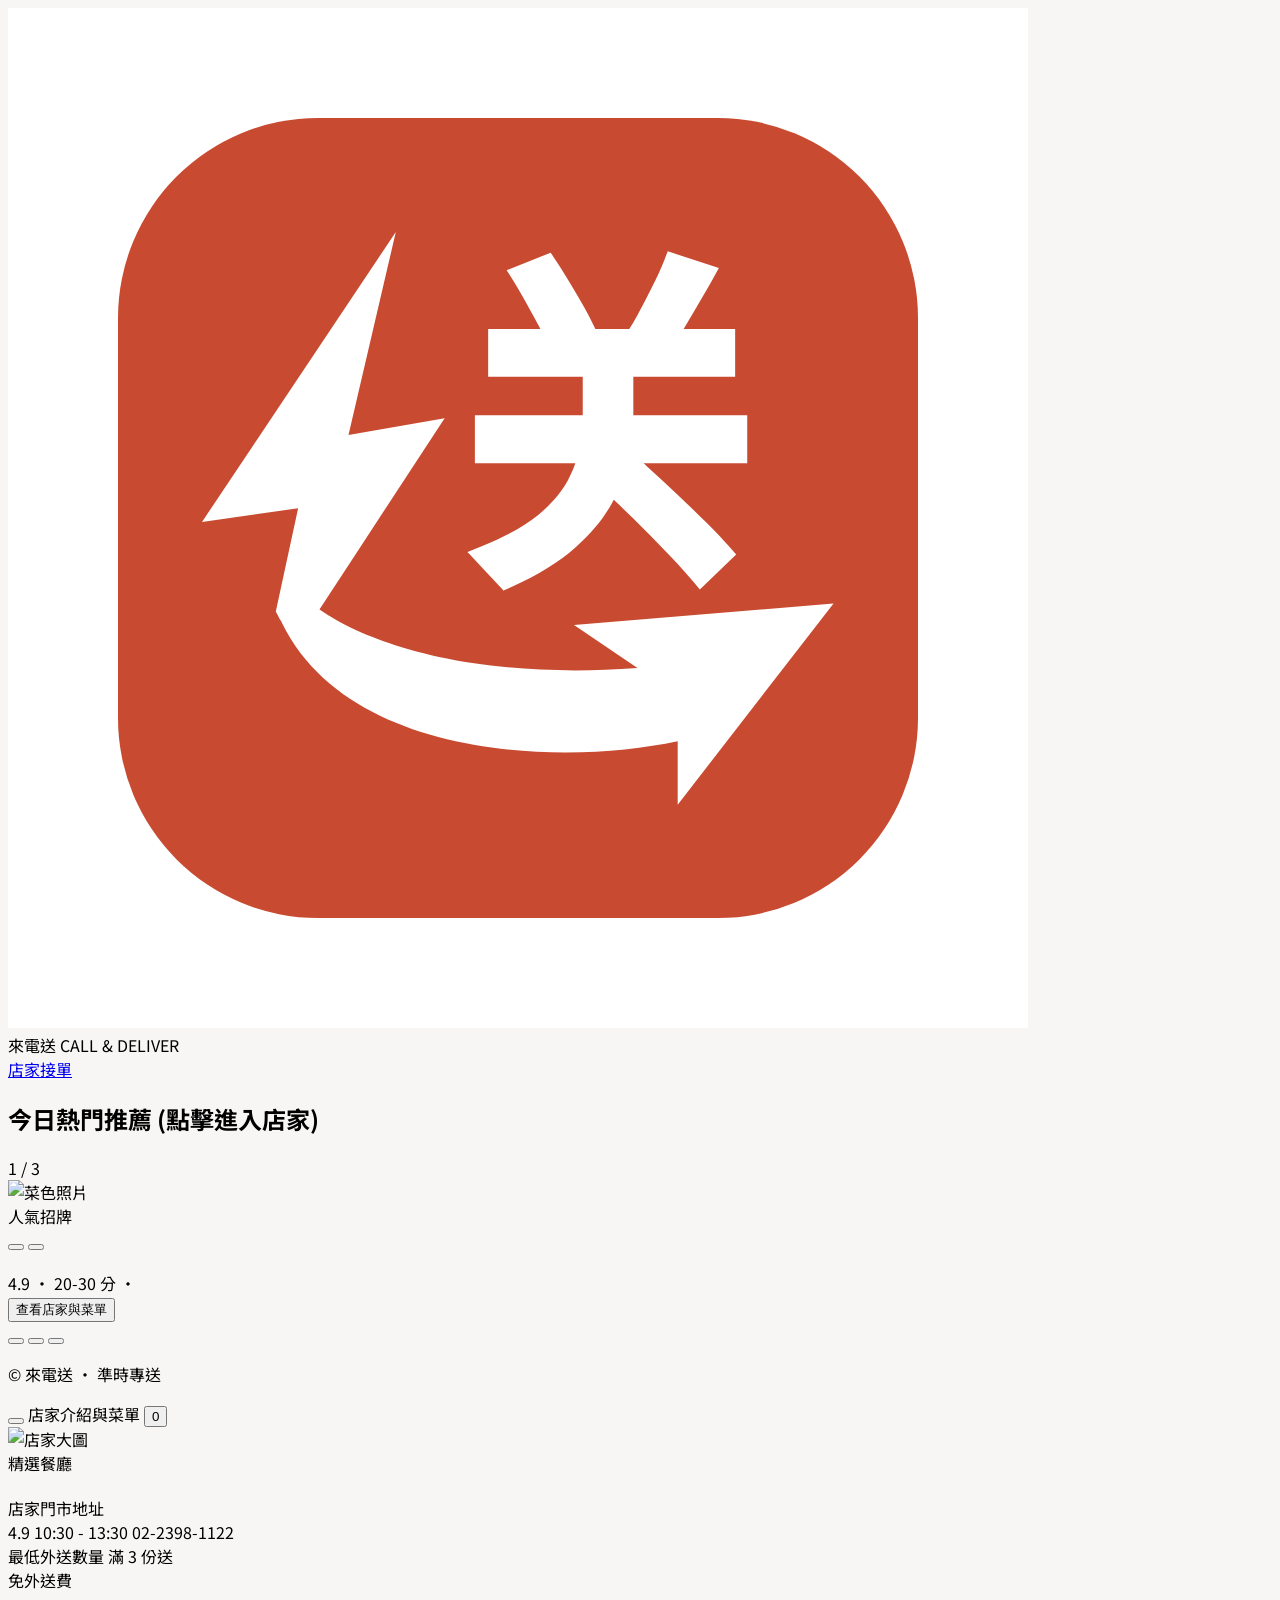
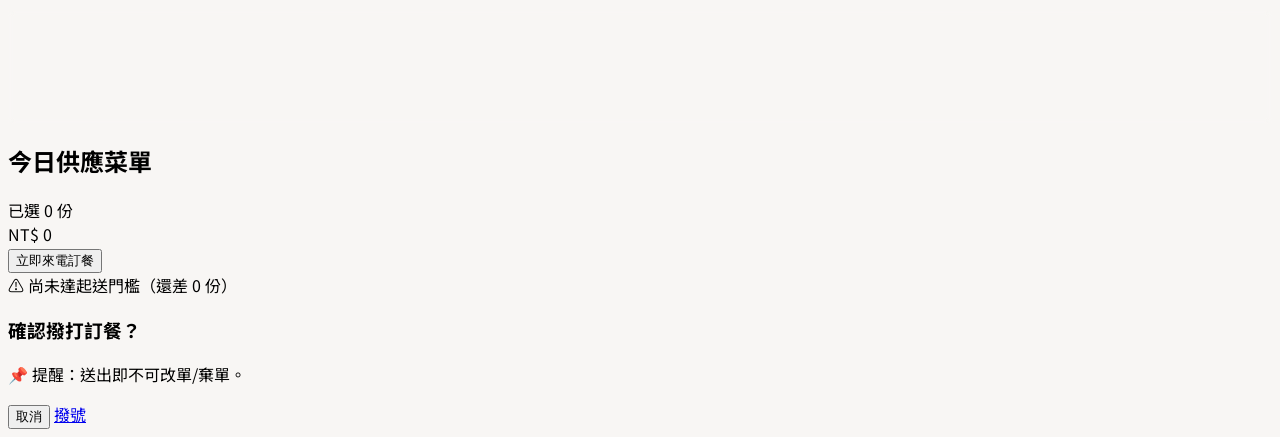
==== index.html @ f44495ad "轉移暫時首頁" ====
<!DOCTYPE html>
<html lang="zh-TW">
<head>
  <meta charset="UTF-8">
  <meta name="viewport" content="width=device-width, initial-scale=1.0, maximum-scale=1.0, user-scalable=no">
  <title>來電送 - 首頁與店家介紹</title>
  <!-- Tailwind CSS -->
  <script src="https://cdn.tailwindcss.com"></script>
  <!-- Lucide Icons -->
  <script src="https://unpkg.com/lucide@latest"></script>
  <!-- Google Fonts: Noto Sans TC -->
  <link rel="preconnect" href="https://fonts.googleapis.com">
  <link rel="preconnect" href="https://fonts.gstatic.com" crossorigin>
  <link href="https://fonts.googleapis.com/css2?family=Noto+Sans+TC:wght@400;500;700;900&display=swap" rel="stylesheet">
  <script>
    tailwind.config = {
      theme: {
        extend: {
          colors: {
            brick: {
              DEFAULT: '#C84B31',
              dark: '#A53B24',
              light: '#FDF4F2'
            }
          },
          fontFamily: {
            sans: ['"Noto Sans TC"', 'sans-serif']
          }
        }
      }
    }
  </script>
  <style>
    body {
      background-color: #F8F6F4;
      font-family: "Noto Sans TC", sans-serif;
      -webkit-tap-highlight-color: transparent;
    }
    /* 外送範圍限制斜線遮罩 (對應白板手稿 mask) */
    .out-of-range-mask {
      background: repeating-linear-gradient(
        -45deg,
        rgba(200, 75, 49, 0.08),
        rgba(200, 75, 49, 0.08) 12px,
        rgba(255, 255, 255, 0.92) 12px,
        rgba(255, 255, 255, 0.92) 24px
      );
      backdrop-filter: blur(3px);
    }
  </style>
</head>
<body class="text-stone-800 antialiased min-h-screen flex flex-col justify-between selection:bg-red-100 selection:text-brick">

  <!-- ========================================================= -->
  <!-- 頁面 1：首頁 (Screen 1 - Homepage RWD 手機/平板適應)       -->
  <!-- ========================================================= -->
  <div id="page-home" class="min-h-screen flex flex-col justify-between transition-opacity duration-300">
    
    <!-- 頂部 Logo 區 (嚴格使用：大 text-xl、小 text-xs) -->
    <header class="w-full bg-white/95 backdrop-blur-md border-b border-stone-200/80 sticky top-0 z-30 shadow-xs">
      <div class="max-w-xl md:max-w-4xl lg:max-w-5xl mx-auto px-4 md:px-6 h-16 md:h-20 flex items-center justify-between gap-2">
        
        <!-- 品牌專屬向量 Logo (統一使用 CoDeliver-logo-1020x1020px-20261021.svg，鎖定 shrink-0 whitespace-nowrap 防換行) -->
        <div class="flex items-center gap-2.5 cursor-pointer select-none shrink-0" onclick="goToHome()">
          <img src="CoDeliver-logo-1020x1020px-20261021.svg" alt="來電送 Logo" class="w-11 h-11 md:w-12 md:h-12 rounded-2xl object-contain shrink-0">
          <div class="shrink-0 whitespace-nowrap">
            <span class="text-xl font-black tracking-tight text-brick leading-none block">來電送</span>
            <span class="text-xs text-stone-500 font-bold tracking-wider block mt-0.5">CALL & DELIVER</span>
          </div>
        </div>

        <!-- 店家接單頁切換入口 (目前預設隱藏，移除 hidden 即可顯示) -->
        <a id="nav-store-order" href="order_accept.html" class="hidden text-xs bg-stone-100 hover:bg-stone-200 text-stone-700 px-3 py-1.5 rounded-xl font-bold border border-stone-200/80 items-center gap-1.5 transition active:scale-95 shrink-0 whitespace-nowrap">
          <i data-lucide="clipboard-list" class="w-3.5 h-3.5 text-brick"></i>
          <span>店家接單</span>
        </a>
      </div>
    </header>

    <!-- 中央輪播主視覺區 (手機 max-w-xl / 平板與桌面 md:max-w-4xl lg:max-w-5xl) -->
    <main class="flex-1 max-w-xl md:max-w-4xl lg:max-w-5xl w-full mx-auto px-4 md:px-6 py-5 md:py-8 flex flex-col justify-center">
      
      <!-- 頂部副標列 (小 text-xs) -->
      <div class="flex items-center justify-between mb-2.5 md:mb-3.5 px-1">
        <h2 class="text-xs font-bold text-stone-600 flex items-center gap-1.5">
          <i data-lucide="sparkles" class="w-3.5 h-3.5 text-brick"></i> 今日熱門推薦 (點擊進入店家)
        </h2>
        <span id="carousel-indicator" class="text-xs font-mono font-bold text-brick bg-brick-light px-2.5 py-0.5 rounded-md">1 / 3</span>
      </div>

      <!-- 輪播卡片本體 (手機版直式上圖下文 / 平板以上 md:grid-cols-12 左右雙欄寬版卡片) -->
      <div class="relative bg-white rounded-3xl overflow-hidden shadow-xl shadow-stone-200/70 border border-stone-200/80 grid grid-cols-1 md:grid-cols-12">
        
        <!-- 左欄：圖片容器 (手機高比例置頂 h-64 sm:h-72 / 平板占 7/12 高度自適應填滿) -->
        <div class="md:col-span-7 relative h-64 sm:h-72 md:h-96 lg:h-[420px] w-full overflow-hidden bg-stone-900 cursor-pointer" onclick="openCurrentRestaurant()">
          <img id="carousel-img" src="" alt="菜色照片" class="w-full h-full object-cover transition-all duration-700 hover:scale-105">
          <div class="absolute inset-0 bg-gradient-to-t from-black/75 via-transparent to-black/25 pointer-events-none"></div>
          
          <!-- 標籤 (小 text-xs) -->
          <span id="carousel-tag" class="absolute top-3.5 left-3.5 md:top-5 md:left-5 bg-brick text-white text-xs font-bold px-3 py-1 rounded-full shadow-md">
            人氣招牌
          </span>

          <!-- 左右快速切換按鈕 -->
          <div class="absolute inset-x-3 md:inset-x-4 top-1/2 -translate-y-1/2 flex justify-between pointer-events-none z-10">
            <button onclick="event.stopPropagation(); prevSlide();" class="pointer-events-auto p-2 md:p-2.5 rounded-full bg-black/40 hover:bg-black/60 text-white backdrop-blur-xs transition active:scale-90 cursor-pointer" aria-label="上一張">
              <i data-lucide="chevron-left" class="w-5 h-5"></i>
            </button>
            <button onclick="event.stopPropagation(); nextSlide();" class="pointer-events-auto p-2 md:p-2.5 rounded-full bg-black/40 hover:bg-black/60 text-white backdrop-blur-xs transition active:scale-90 cursor-pointer" aria-label="下一張">
              <i data-lucide="chevron-right" class="w-5 h-5"></i>
            </button>
          </div>

          <!-- 圖片覆蓋菜名 (大 text-xl) -->
          <div class="absolute bottom-3 left-4 right-4 md:bottom-5 md:left-6 md:right-6 text-white pointer-events-none">
            <p id="carousel-dish" class="text-xl font-black drop-shadow-sm truncate"></p>
          </div>
        </div>

        <!-- 右欄：資訊與按鈕內容 (平板占 5/12，垂直分散對齊) -->
        <div class="md:col-span-5 p-4 md:p-7 lg:p-8 flex flex-col justify-between gap-3 md:gap-6">
          <div class="flex flex-col gap-2 md:gap-3.5">
            <!-- 店名 (中 text-base) 與 起送價 (大 text-xl) -->
            <div class="flex items-center md:items-start md:flex-col md:gap-2 justify-between cursor-pointer" onclick="openCurrentRestaurant()">
              <h3 id="carousel-title" class="text-base font-black text-stone-900 tracking-tight hover:text-brick transition"></h3>
              <span id="carousel-price" class="text-xl font-black text-brick font-mono"></span>
            </div>

            <!-- 精簡菜色介紹短句 (小 text-xs) -->
            <p id="carousel-desc" class="text-xs text-stone-600 mt-1 md:mt-0 line-clamp-1 md:line-clamp-3 leading-relaxed"></p>

            <!-- 基本資訊指標 (小 text-xs) -->
            <div class="flex flex-wrap items-center gap-2 mt-2.5 md:mt-2 text-xs text-stone-600">
              <span class="flex items-center gap-1 font-bold text-amber-600">
                <i data-lucide="star" class="w-3.5 h-3.5 fill-amber-500 text-amber-500"></i>
                <span id="carousel-rating">4.9</span>
              </span>
              <span>•</span>
              <span id="carousel-time" class="flex items-center gap-1 font-medium">
                <i data-lucide="clock" class="w-3.5 h-3.5"></i> 20-30 分
              </span>
              <span>•</span>
              <span id="carousel-min" class="bg-stone-100 text-stone-700 px-2 py-0.5 rounded font-bold"></span>
            </div>
          </div>

          <div class="flex flex-col gap-3 md:gap-5">
            <!-- 動作按鈕：無縫跳轉店家頁 (中 text-base) -->
            <div class="pt-1 md:pt-0">
              <button onclick="openCurrentRestaurant()" class="w-full bg-brick hover:bg-brick-dark active:scale-[0.98] text-white font-bold py-3 md:py-3.5 px-4 rounded-2xl text-base flex items-center justify-center gap-2 shadow-lg shadow-red-950/15 transition cursor-pointer">
                <i data-lucide="utensils" class="w-4 h-4"></i> 查看店家與菜單
              </button>
            </div>

            <!-- 底部圓點指示條 -->
            <div class="flex gap-1.5 justify-center">
              <button onclick="goToSlide(0)" class="h-1.5 rounded-full transition-all duration-300 indicator-bar w-8 bg-brick cursor-pointer"></button>
              <button onclick="goToSlide(1)" class="h-1.5 rounded-full transition-all duration-300 indicator-bar w-3 bg-stone-200 cursor-pointer"></button>
              <button onclick="goToSlide(2)" class="h-1.5 rounded-full transition-all duration-300 indicator-bar w-3 bg-stone-200 cursor-pointer"></button>
            </div>
          </div>
        </div>
      </div>
    </main>

    <!-- 頁尾 (小 text-xs) -->
    <footer class="w-full text-center py-3 text-xs text-stone-600">
      <p>© 來電送 • 準時專送</p>
    </footer>
  </div>

  <!-- ========================================================= -->
  <!-- 頁面 2：店家介紹頁面 (Screen 2 - 店家介紹與菜單 RWD 適應) -->
  <!-- ========================================================= -->
  <div id="page-detail" class="hidden min-h-screen flex flex-col justify-between bg-stone-50 pb-24 md:pb-28 transition-opacity duration-300">
    
    <!-- 頂部導航 (左側返回、標題、右上角外送車含 Badge) -->
    <header class="w-full bg-white/95 backdrop-blur-md border-b border-stone-200 sticky top-0 z-40">
      <div class="max-w-xl md:max-w-4xl lg:max-w-5xl mx-auto px-4 md:px-6 h-16 md:h-20 flex items-center justify-between">
        <button onclick="goToHome()" class="w-10 h-10 md:w-11 md:h-11 rounded-xl bg-stone-100 hover:bg-stone-200 flex items-center justify-center text-stone-700 transition active:scale-95 cursor-pointer">
          <i data-lucide="arrow-left" class="w-5 h-5"></i>
        </button>
        <span class="text-base font-bold text-stone-800 tracking-wide">店家介紹與菜單</span>
        <button onclick="focusCartBottom()" class="relative w-10 h-10 md:w-11 md:h-11 rounded-xl bg-brick-light flex items-center justify-center text-brick transition active:scale-95 cursor-pointer">
          <i data-lucide="truck" class="w-5 h-5"></i>
          <span id="detail-cart-badge" class="hidden absolute -top-1 -right-1 bg-brick text-white text-xs w-5 h-5 font-bold rounded-full flex items-center justify-center shadow-xs">0</span>
        </button>
      </div>
    </header>

    <!-- 店家主體內容容器 (手機單欄 / 平板與桌面 md:grid-cols-12 左右雙欄看板) -->
    <main class="max-w-xl md:max-w-4xl lg:max-w-5xl w-full mx-auto px-4 md:px-6 py-4 md:py-7 flex-1">
      <div class="grid grid-cols-1 md:grid-cols-12 gap-4 md:gap-6 items-start">
        
        <!-- 左欄 (平板占 5/12)：店家形象圖與基本資訊卡 -->
        <div class="md:col-span-5 relative bg-white rounded-3xl overflow-hidden shadow-md border border-stone-100">
          
          <!-- Hero 店家形象大圖 -->
          <div class="relative h-48 sm:h-56 md:h-52 lg:h-60 w-full">
            <img id="detail-hero-img" src="" alt="店家大圖" class="w-full h-full object-cover">
            <div class="absolute inset-0 bg-gradient-to-t from-black/70 via-black/20 to-transparent"></div>
            
            <div class="absolute bottom-3 left-4 right-4 text-white">
              <span id="detail-tag" class="text-xs font-bold bg-brick px-2.5 py-0.5 rounded-full inline-block mb-1">精選餐廳</span>
              <h1 id="detail-name" class="text-xl font-black tracking-tight drop-shadow-sm"></h1>
            </div>
          </div>

          <!-- 店家基本資訊與地址 (嚴格使用：小 text-xs) -->
          <div class="p-4 md:p-5 border-b border-stone-100">
            
            <!-- 門市地址欄位 -->
            <div class="flex items-start gap-2 text-xs text-stone-700 mb-3 bg-stone-50 p-2.5 md:p-3 rounded-xl border border-stone-200/60">
              <i data-lucide="map-pin" class="w-4 h-4 text-brick shrink-0 mt-0.5"></i>
              <div class="flex-1 min-w-0">
                <span class="text-stone-500 font-semibold block text-xs">店家門市地址</span>
                <span id="detail-address" class="font-bold text-stone-900 block mt-0.5"></span>
              </div>
            </div>

            <div class="flex flex-wrap items-center gap-x-4 gap-y-2 text-xs text-stone-600 mb-3.5">
              <span class="flex items-center gap-1 text-amber-600 font-bold">
                <i data-lucide="star" class="w-3.5 h-3.5 fill-amber-500 text-amber-500"></i>
                <span id="detail-rating">4.9</span>
              </span>
              <span class="flex items-center gap-1">
                <i data-lucide="clock" class="w-3.5 h-3.5 text-stone-600"></i>
                <span id="detail-hours">10:30 - 13:30</span>
              </span>
              <span class="flex items-center gap-1">
                <i data-lucide="phone" class="w-3.5 h-3.5 text-stone-600"></i>
                <span id="detail-phone">02-2398-1122</span>
              </span>
            </div>

            <!-- 最低外送要求標籤 (小 text-xs) -->
            <div class="bg-brick-light/80 border border-red-200/60 rounded-xl p-3 flex items-center justify-between">
              <div class="flex items-center gap-2">
                <div class="w-8 h-8 rounded-lg bg-brick text-white flex items-center justify-center shrink-0 shadow-xs">
                  <i data-lucide="package-check" class="w-4 h-4"></i>
                </div>
                <div>
                  <span class="text-xs font-bold text-stone-800 block">最低外送數量</span>
                  <span id="detail-min-text" class="text-xs text-brick font-bold">滿 3 份送</span>
                </div>
              </div>
              <span class="text-xs bg-white text-stone-600 px-2.5 py-1 rounded-md border border-stone-200 font-bold">免外送費</span>
            </div>
          </div>

          <!-- 外送範圍限制遮罩 (手繪稿中的【外送範圍限制 - 客人無法下單 mask】) -->
          <div id="range-mask" class="hidden absolute inset-0 z-20 out-of-range-mask flex flex-col items-center justify-center p-6 text-center">
            <div class="bg-white/95 p-5 rounded-2xl shadow-2xl border-2 border-brick max-w-sm w-full mx-auto">
              <div class="w-10 h-10 rounded-full bg-red-100 text-brick flex items-center justify-center mx-auto mb-2.5">
                <i data-lucide="map-pin-off" class="w-5 h-5"></i>
              </div>
              <h3 class="text-xl font-black text-stone-900 mb-1">超出外送範圍</h3>
              <p class="text-xs text-stone-600 mb-3 leading-relaxed">
                您的位置超出本店午餐外送半徑，目前無法提供送餐服務。
              </p>
              <button onclick="toggleRangeSimulation()" class="w-full bg-stone-800 text-white text-xs font-bold py-2.5 rounded-xl hover:bg-black transition active:scale-95">
                切換回範圍內測試
              </button>
            </div>
          </div>
        </div>

        <!-- 右欄 (平板占 7/12)：今日供應菜單列表 (小 text-xs、中 text-base、大 text-xl) -->
        <div class="md:col-span-7 mb-4 md:mb-0">
          <h2 class="text-xs font-bold text-stone-600 mb-2.5 md:mb-3 flex items-center gap-1.5 px-1">
            <i data-lucide="book-open" class="w-3.5 h-3.5 text-brick"></i> 今日供應菜單
          </h2>
          <div id="detail-menu-list" class="space-y-2.5 md:space-y-3">
            <!-- 菜單卡片動態渲染於此 -->
          </div>
        </div>

      </div>
    </main>

    <!-- 底部固定 Buy 欄 (對應草圖底部 🛺 buy 按鈕，支援手機與平板寬度對齊) -->
    <div class="fixed bottom-0 inset-x-0 bg-white/95 backdrop-blur-md border-t border-stone-200 p-3 md:py-3.5 md:px-6 z-30 shadow-lg">
      <div class="max-w-xl md:max-w-4xl lg:max-w-5xl mx-auto flex items-center justify-between gap-3 md:gap-6">
        <div class="flex items-center gap-2.5 md:gap-3">
          <div class="w-11 h-11 md:w-12 md:h-12 rounded-2xl bg-brick-light flex items-center justify-center text-brick">
            <i data-lucide="truck" class="w-5 h-5"></i>
          </div>
          <div>
            <div class="text-xs text-stone-600">已選 <span id="cart-count" class="font-bold text-brick">0</span> 份</div>
            <div class="text-xl font-black text-stone-900 font-mono">NT$ <span id="cart-price">0</span></div>
          </div>
        </div>

        <button id="btn-buy" onclick="handleBuyClick()" class="flex-1 md:max-w-sm bg-brick hover:bg-brick-dark text-white font-bold py-3.5 px-4 rounded-2xl text-base flex items-center justify-center gap-2 shadow-lg shadow-red-950/15 active:scale-[0.98] transition cursor-pointer">
          <i data-lucide="phone-outgoing" class="w-4 h-4"></i>
          <span id="btn-buy-text">立即來電訂餐</span>
        </button>
      </div>
      <!-- 起送數量提示條 -->
      <div id="cart-warning" class="max-w-xl md:max-w-4xl lg:max-w-5xl mx-auto text-center text-xs text-amber-700 font-bold pt-1 hidden">
        ⚠️ 尚未達起送門檻（還差 <span id="need-more-count">0</span> 份）
      </div>
    </div>
  </div>

  <!-- ========================================================= -->
  <!-- 來電下單確認彈窗 (字體：大 text-xl、中 text-base、小 text-xs) -->
  <!-- ========================================================= -->
  <div id="modal-call" class="fixed inset-0 bg-stone-950/60 backdrop-blur-xs z-50 flex items-center justify-center p-4 hidden">
    <div class="bg-white rounded-3xl max-w-sm md:max-w-md w-full p-5 md:p-6 text-center shadow-2xl relative">
      <div class="w-12 h-12 bg-brick-light text-brick rounded-2xl flex items-center justify-center mx-auto mb-3">
        <i data-lucide="phone-call" class="w-6 h-6"></i>
      </div>
      <h3 class="text-xl font-black text-stone-900">確認撥打訂餐？</h3>
      <p id="modal-desc" class="text-xs text-stone-600 my-2.5 leading-relaxed bg-stone-50 p-3 md:p-3.5 rounded-xl border border-stone-100 text-left"></p>
      
      <p class="text-xs text-amber-600 font-bold mb-4 bg-amber-50 py-1.5 px-2.5 rounded-lg border border-amber-100">
        📌 提醒：送出即不可改單/棄單。
      </p>

      <div class="flex gap-2.5">
        <button onclick="closeModal()" class="flex-1 py-2.5 md:py-3 text-stone-600 bg-stone-100 hover:bg-stone-200 font-bold rounded-xl text-base transition active:scale-95 cursor-pointer">
          取消
        </button>
        <a id="modal-call-link" href="#" class="flex-1 py-2.5 md:py-3 bg-brick hover:bg-brick-dark text-white font-bold rounded-xl text-base shadow-md transition flex items-center justify-center gap-1.5 active:scale-95">
          <i data-lucide="phone" class="w-4 h-4"></i> 撥號
        </a>
      </div>
    </div>
  </div>

  <!-- ========================================================= -->
  <!-- JavaScript: 雙頁路由切換、輪播與購物車狀態管理               -->
  <!-- ========================================================= -->
  <script>
    // 3 家精選午餐餐廳完整資料庫 (含門市地址)
    const restaurantsData = [
      {
        id: 1,
        name: "禾風堂手作便當",
        tag: "人氣招牌",
        address: "台北市信義區忠孝東路五段 68 號 B2",
        heroImg: "https://images.unsplash.com/photo-1546069901-ba9599a7e63c?auto=format&fit=crop&w=1000&q=80",
        phone: "02-2398-1122",
        hours: "10:30 - 13:30",
        rating: "4.9",
        deliverTime: "20-30 分",
        minQty: 3,
        minQtyText: "滿 3 份送",
        desc: "現炸酥脆厚切黑豬排，搭配當季三色蔬菜。",
        dish: "秘傳酥炸排骨便當",
        price: "NT$ 120 起",
        menu: [
          { id: 101, name: "秘傳酥炸排骨便當", price: 120, desc: "溫體黑豬厚切排骨，獨家漢方醃漬。", img: "https://images.unsplash.com/photo-1546069901-ba9599a7e63c?auto=format&fit=crop&w=400&q=80" },
          { id: 102, name: "蜜汁香烤大雞腿飯", price: 135, desc: "慢火烘烤蜜汁封頂，外酥肉嫩。", img: "https://images.unsplash.com/photo-1598515214211-89d3c73ae83b?auto=format&fit=crop&w=400&q=80" },
          { id: 103, name: "古法滷香厚切爌肉飯", price: 115, desc: "肥瘦適中三層肉，慢燉入味。", img: "https://images.unsplash.com/photo-1565299624946-b28f40a0ae38?auto=format&fit=crop&w=400&q=80" }
        ]
      },
      {
        id: 2,
        name: "築地漁火日式定食",
        tag: "主廚特製",
        address: "台北市大安區敦化南路一段 161 巷 12 號",
        heroImg: "https://images.unsplash.com/photo-1579871494447-9811cf80d66c?auto=format&fit=crop&w=1000&q=80",
        phone: "02-2771-3344",
        hours: "11:00 - 14:00",
        rating: "4.8",
        deliverTime: "25-35 分",
        minQty: 2,
        minQtyText: "滿 2 份送",
        desc: "炙燒生食級鮭魚腹，搭配手作玉子燒。",
        dish: "極上炙燒鮭魚丼",
        price: "NT$ 180 起",
        menu: [
          { id: 201, name: "極上炙燒鮭魚腹丼", price: 180, desc: "微炙挪威鮭魚，佐特調和風醬油。", img: "https://images.unsplash.com/photo-1579871494447-9811cf80d66c?auto=format&fit=crop&w=400&q=80" },
          { id: 202, name: "和風醬烤鯖魚定食", price: 160, desc: "油脂豐富肉質細嫩，附味噌湯。", img: "https://images.unsplash.com/photo-1617196034796-73dfa7b1fd56?auto=format&fit=crop&w=400&q=80" },
          { id: 203, name: "日式親子丼定食", price: 140, desc: "鮮嫩雞腿肉配半熟蛋液，香甜暖胃。", img: "https://images.unsplash.com/photo-1569718212165-3a8278d5f624?auto=format&fit=crop&w=400&q=80" }
        ]
      },
      {
        id: 3,
        name: "青嵐健康水煮餐",
        tag: "輕盈低卡",
        address: "台北市松山區民生東路三段 130 巷 8 號",
        heroImg: "https://images.unsplash.com/photo-1512621776951-a57141f2eefd?auto=format&fit=crop&w=1000&q=80",
        phone: "02-8765-4321",
        hours: "10:30 - 13:00",
        rating: "4.7",
        deliverTime: "15-25 分",
        minQty: 2,
        minQtyText: "滿 2 份送",
        desc: "低溫舒肥黑椒嫩雞胸，佐紫米藜麥時蔬。",
        dish: "香草舒肥雞胸餐",
        price: "NT$ 130 起",
        menu: [
          { id: 301, name: "義式香草舒肥雞胸餐", price: 130, desc: "低溫舒肥嫩雞胸，配紫米藜麥。", img: "https://images.unsplash.com/photo-1512621776951-a57141f2eefd?auto=format&fit=crop&w=400&q=80" },
          { id: 302, name: "水煮嫩煎板腱牛便當", price: 165, desc: "天然海鹽提味，豐富優質蛋白質。", img: "https://images.unsplash.com/photo-1544025162-d76694265947?auto=format&fit=crop&w=400&q=80" },
          { id: 303, name: "雙倍時蔬高纖水煮餐", price: 110, desc: "無肉蔬食首選，五彩時蔬搭烤地瓜。", img: "https://images.unsplash.com/photo-1540420773420-3366772f4999?auto=format&fit=crop&w=400&q=80" }
        ]
      }
    ];

    let currentSlide = 0;
    let carouselTimer = null;
    let currentRestaurant = restaurantsData[0];
    let cart = {}; // { itemId: quantity }
    let isOutOfRange = false; // 外送範圍限制模擬

    // 應用程式初始化
    function initApp() {
      lucide.createIcons();
      updateCarousel();
      startCarousel();
    }

    // 輪播內容更新
    function updateCarousel() {
      const item = restaurantsData[currentSlide];
      document.getElementById('carousel-img').src = item.heroImg;
      document.getElementById('carousel-tag').innerText = item.tag;
      document.getElementById('carousel-title').innerText = item.name;
      document.getElementById('carousel-dish').innerText = item.dish;
      document.getElementById('carousel-desc').innerText = item.desc;
      document.getElementById('carousel-price').innerText = item.price;
      document.getElementById('carousel-rating').innerText = item.rating;
      document.getElementById('carousel-time').innerHTML = `<i data-lucide="clock" class="w-3.5 h-3.5"></i> ${item.deliverTime}`;
      document.getElementById('carousel-min').innerText = item.minQtyText;
      document.getElementById('carousel-indicator').innerText = `${currentSlide + 1} / ${restaurantsData.length}`;

      const bars = document.querySelectorAll('.indicator-bar');
      bars.forEach((b, idx) => {
        b.className = idx === currentSlide
          ? "h-1.5 rounded-full transition-all duration-300 indicator-bar w-8 bg-brick"
          : "h-1.5 rounded-full transition-all duration-300 indicator-bar w-3 bg-stone-200";
      });
      lucide.createIcons();
    }

    function startCarousel() {
      if (carouselTimer) clearInterval(carouselTimer);
      carouselTimer = setInterval(nextSlide, 5000);
    }

    function nextSlide() {
      currentSlide = (currentSlide + 1) % restaurantsData.length;
      updateCarousel();
      startCarousel();
    }

    function prevSlide() {
      currentSlide = (currentSlide - 1 + restaurantsData.length) % restaurantsData.length;
      updateCarousel();
      startCarousel();
    }

    function goToSlide(idx) {
      currentSlide = idx;
      updateCarousel();
      startCarousel();
    }

    // ================= 頁面無縫切換 =================
    // 首頁 -> 開啟店家詳細資訊頁面
    function openRestaurant(restId) {
      currentRestaurant = restaurantsData.find(r => r.id === restId) || restaurantsData[0];
      cart = {}; // 切換店家清空購物車
      isOutOfRange = false; // 預設處於外送範圍內

      // 載入店家專屬資訊 (含地址)
      document.getElementById('detail-hero-img').src = currentRestaurant.heroImg;
      document.getElementById('detail-tag').innerText = currentRestaurant.tag;
      document.getElementById('detail-name').innerText = currentRestaurant.name;
      document.getElementById('detail-address').innerText = currentRestaurant.address;
      document.getElementById('detail-rating').innerText = currentRestaurant.rating;
      document.getElementById('detail-hours').innerText = currentRestaurant.hours;
      document.getElementById('detail-phone').innerText = currentRestaurant.phone;
      document.getElementById('detail-min-text').innerText = currentRestaurant.minQtyText;

      renderDetailMenu();
      updateCartUI();
      updateRangeStateUI();

      // 切換頁面視圖
      document.getElementById('page-home').classList.add('hidden');
      document.getElementById('page-detail').classList.remove('hidden');
      window.scrollTo({ top: 0, behavior: 'smooth' });
      lucide.createIcons();
    }

    function openCurrentRestaurant() {
      openRestaurant(restaurantsData[currentSlide].id);
    }

    // 店家詳細頁 -> 返回首頁
    function goToHome() {
      document.getElementById('page-detail').classList.add('hidden');
      document.getElementById('page-home').classList.remove('hidden');
      window.scrollTo({ top: 0, behavior: 'smooth' });
    }

    // 渲染店家菜單卡片列表 (草圖格式：左邊圖、右邊 info + 增減按鈕，支援手機與平板 RWD)
    function renderDetailMenu() {
      const container = document.getElementById('detail-menu-list');
      container.innerHTML = currentRestaurant.menu.map(item => {
        const qty = cart[item.id] || 0;
        return `
          <div class="bg-white rounded-2xl p-3 md:p-4 border border-stone-100 flex items-center gap-3 md:gap-4 shadow-xs">
            <div class="w-16 h-16 md:w-20 md:h-20 rounded-xl overflow-hidden shrink-0 bg-stone-100">
              <img src="${item.img}" alt="${item.name}" class="w-full h-full object-cover">
            </div>
            <div class="flex-1 min-w-0">
              <h4 class="font-bold text-stone-900 text-xs md:text-base truncate">${item.name}</h4>
              <p class="text-xs text-stone-600 line-clamp-1 mt-0.5">${item.desc}</p>
              <div class="flex items-center justify-between mt-1.5 md:mt-2.5">
                <span class="text-xs md:text-base font-black text-brick font-mono">NT$ ${item.price}</span>
                <div class="flex items-center gap-2 md:gap-2.5">
                  <button onclick="changeQty(${item.id}, -1)" class="w-6 h-6 md:w-7 md:h-7 rounded-md bg-stone-100 text-stone-700 flex items-center justify-center font-bold text-xs active:bg-stone-200 transition cursor-pointer">
                    -
                  </button>
                  <span id="qty-val-${item.id}" class="w-4 md:w-5 text-center text-xs font-bold text-stone-800">${qty}</span>
                  <button onclick="changeQty(${item.id}, 1)" class="w-6 h-6 md:w-7 md:h-7 rounded-md bg-brick text-white flex items-center justify-center font-bold text-xs active:bg-brick-dark transition shadow-xs cursor-pointer">
                    +
                  </button>
                </div>
              </div>
            </div>
          </div>
        `;
      }).join('');
      lucide.createIcons();
    }

    // 增減菜單餐點數量
    function changeQty(itemId, delta) {
      if (isOutOfRange) {
        showRangeWarning();
        return;
      }
      const cur = cart[itemId] || 0;
      const next = Math.max(0, cur + delta);
      if (next === 0) {
        delete cart[itemId];
      } else {
        cart[itemId] = next;
      }
      
      const el = document.getElementById(`qty-val-${itemId}`);
      if (el) el.innerText = next;
      updateCartUI();
    }

    // 更新購物車與底部 Buy 欄狀態
    function updateCartUI() {
      let count = 0;
      let total = 0;
      currentRestaurant.menu.forEach(item => {
        const q = cart[item.id] || 0;
        count += q;
        total += q * item.price;
      });

      document.getElementById('cart-count').innerText = count;
      document.getElementById('cart-price').innerText = total;

      // 頂部購物車 Badge
      const badge = document.getElementById('detail-cart-badge');
      if (count > 0) {
        badge.innerText = count;
        badge.classList.remove('hidden');
      } else {
        badge.classList.add('hidden');
      }

      // 門檻防呆與按鈕文案處理
      const warning = document.getElementById('cart-warning');
      const btnBuy = document.getElementById('btn-buy');
      const btnBuyText = document.getElementById('btn-buy-text');

      if (isOutOfRange) {
        btnBuy.disabled = true;
        btnBuy.className = "flex-1 md:max-w-sm bg-stone-300 text-stone-500 font-bold py-3.5 px-4 rounded-2xl text-base flex items-center justify-center gap-2 cursor-not-allowed";
        btnBuyText.innerText = "超出外送範圍無法下單";
        warning.classList.add('hidden');
        return;
      }

      if (count === 0) {
        btnBuy.disabled = false;
        btnBuy.className = "flex-1 md:max-w-sm bg-brick hover:bg-brick-dark text-white font-bold py-3.5 px-4 rounded-2xl text-base flex items-center justify-center gap-2 shadow-lg shadow-red-950/15 active:scale-[0.98] transition cursor-pointer";
        btnBuyText.innerText = `選購餐點 (${currentRestaurant.minQtyText})`;
        warning.classList.add('hidden');
      } else if (count < currentRestaurant.minQty) {
        const diff = currentRestaurant.minQty - count;
        btnBuy.disabled = false;
        btnBuy.className = "flex-1 md:max-w-sm bg-amber-600 hover:bg-amber-700 text-white font-bold py-3.5 px-4 rounded-2xl text-base flex items-center justify-center gap-2 shadow-lg active:scale-[0.98] transition cursor-pointer";
        btnBuyText.innerText = `還差 ${diff} 份起送`;
        document.getElementById('need-more-count').innerText = diff;
        warning.classList.remove('hidden');
      } else {
        btnBuy.disabled = false;
        btnBuy.className = "flex-1 md:max-w-sm bg-brick hover:bg-brick-dark text-white font-bold py-3.5 px-4 rounded-2xl text-base flex items-center justify-center gap-2 shadow-lg shadow-red-950/15 active:scale-[0.98] transition cursor-pointer";
        btnBuyText.innerText = `確認來電訂餐 (${count} 份)`;
        warning.classList.add('hidden');
      }
    }

    // 模擬外送範圍限制遮罩 (草圖 mask 切換)
    function toggleRangeSimulation() {
      isOutOfRange = !isOutOfRange;
      updateRangeStateUI();
      updateCartUI();
    }

    function updateRangeStateUI() {
      const mask = document.getElementById('range-mask');
      const btn = document.getElementById('btn-toggle-range');
      if (isOutOfRange) {
        if (mask) mask.classList.remove('hidden');
        if (btn) {
          btn.innerText = "切換回【外送範圍內】";
          btn.className = "px-2.5 py-1 bg-brick text-white rounded-lg text-xs font-bold shadow-xs transition active:scale-95";
        }
      } else {
        if (mask) mask.classList.add('hidden');
        if (btn) {
          btn.innerText = "切換為【超出外送範圍】";
          btn.className = "px-2.5 py-1 bg-white border border-stone-300 rounded-lg text-stone-700 font-bold hover:border-brick transition text-xs shadow-xs active:scale-95";
        }
      }
      lucide.createIcons();
    }

    function showRangeWarning() {
      const toast = document.createElement('div');
      toast.className = "fixed top-20 left-1/2 -translate-x-1/2 z-50 bg-stone-900/95 text-white text-xs font-bold px-4 py-2.5 rounded-2xl shadow-xl flex items-center gap-2 transition-all duration-300";
      toast.innerHTML = `<i data-lucide="alert-triangle" class="w-4 h-4 text-amber-400"></i> <span>超出店家外送範圍，無法點餐！</span>`;
      document.body.appendChild(toast);
      lucide.createIcons();
      setTimeout(() => {
        toast.classList.add('opacity-0', '-translate-y-2');
        setTimeout(() => toast.remove(), 300);
      }, 2000);
    }

    // 點擊底部 Buy 按鈕觸發
    function handleBuyClick() {
      if (isOutOfRange) {
        showRangeWarning();
        return;
      }
      let count = 0;
      let items = [];
      let total = 0;
      currentRestaurant.menu.forEach(item => {
        const q = cart[item.id] || 0;
        if (q > 0) {
          count += q;
          total += q * item.price;
          items.push(`${item.name} × ${q}`);
        }
      });

      if (count === 0) {
        alert("請先從菜單點選想吃的餐點！");
        return;
      }
      if (count < currentRestaurant.minQty) {
        alert(`未滿起送門檻！本店至少需滿 ${currentRestaurant.minQty} 份才可提供外送喔！`);
        return;
      }

      // 將本次選購的店家與品項存入 localStorage 供 user_order_track.html 多筆訂單追蹤頁面顯示
      const orderItems = [];
      currentRestaurant.menu.forEach(item => {
        const q = cart[item.id] || 0;
        if (q > 0) {
          orderItems.push({ name: item.name, qty: q, price: item.price });
        }
      });

      document.getElementById('modal-desc').innerHTML = `
        <div class="space-y-1">
          <div><span class="text-stone-500">店家：</span><b class="text-stone-900">${currentRestaurant.name}</b></div>
          <div><span class="text-stone-500">門市地址：</span><span class="text-stone-800">${currentRestaurant.address}</span></div>
          <div><span class="text-stone-500">訂購品項：</span><span class="text-stone-800">${items.join('、')}</span></div>
          <div class="pt-1 text-sm font-black text-brick">總計金額：NT$ ${total} (免外送費)</div>
        </div>
      `;
      const callLink = document.getElementById('modal-call-link');
      callLink.href = `user_order_track.html`;
      callLink.onclick = () => {
        try {
          const newOrder = {
            orderId: `#${100 + currentRestaurant.id}`,
            storeName: currentRestaurant.name,
            deliverBy: "12:15",
            address: "台北市信義區松高路 11 號 5 樓",
            customerName: "王小明",
            customerPhone: "0912-345-678",
            step: 0,
            items: orderItems
          };
          localStorage.setItem('laidiansong_latest_order', JSON.stringify(newOrder));
        } catch (e) {
          // 忽略 localStorage 寫入限制
        }
      };
      document.getElementById('modal-call').classList.remove('hidden');
    }

    function closeModal() {
      document.getElementById('modal-call').classList.add('hidden');
    }

    function focusCartBottom() {
      window.scrollTo({ top: document.body.scrollHeight, behavior: 'smooth' });
    }

    // 點擊彈窗遮罩關閉
    document.getElementById('modal-call').addEventListener('click', function(e) {
      if (e.target === this) closeModal();
    });

    window.onload = initApp;
  </script>
</body>
</html>
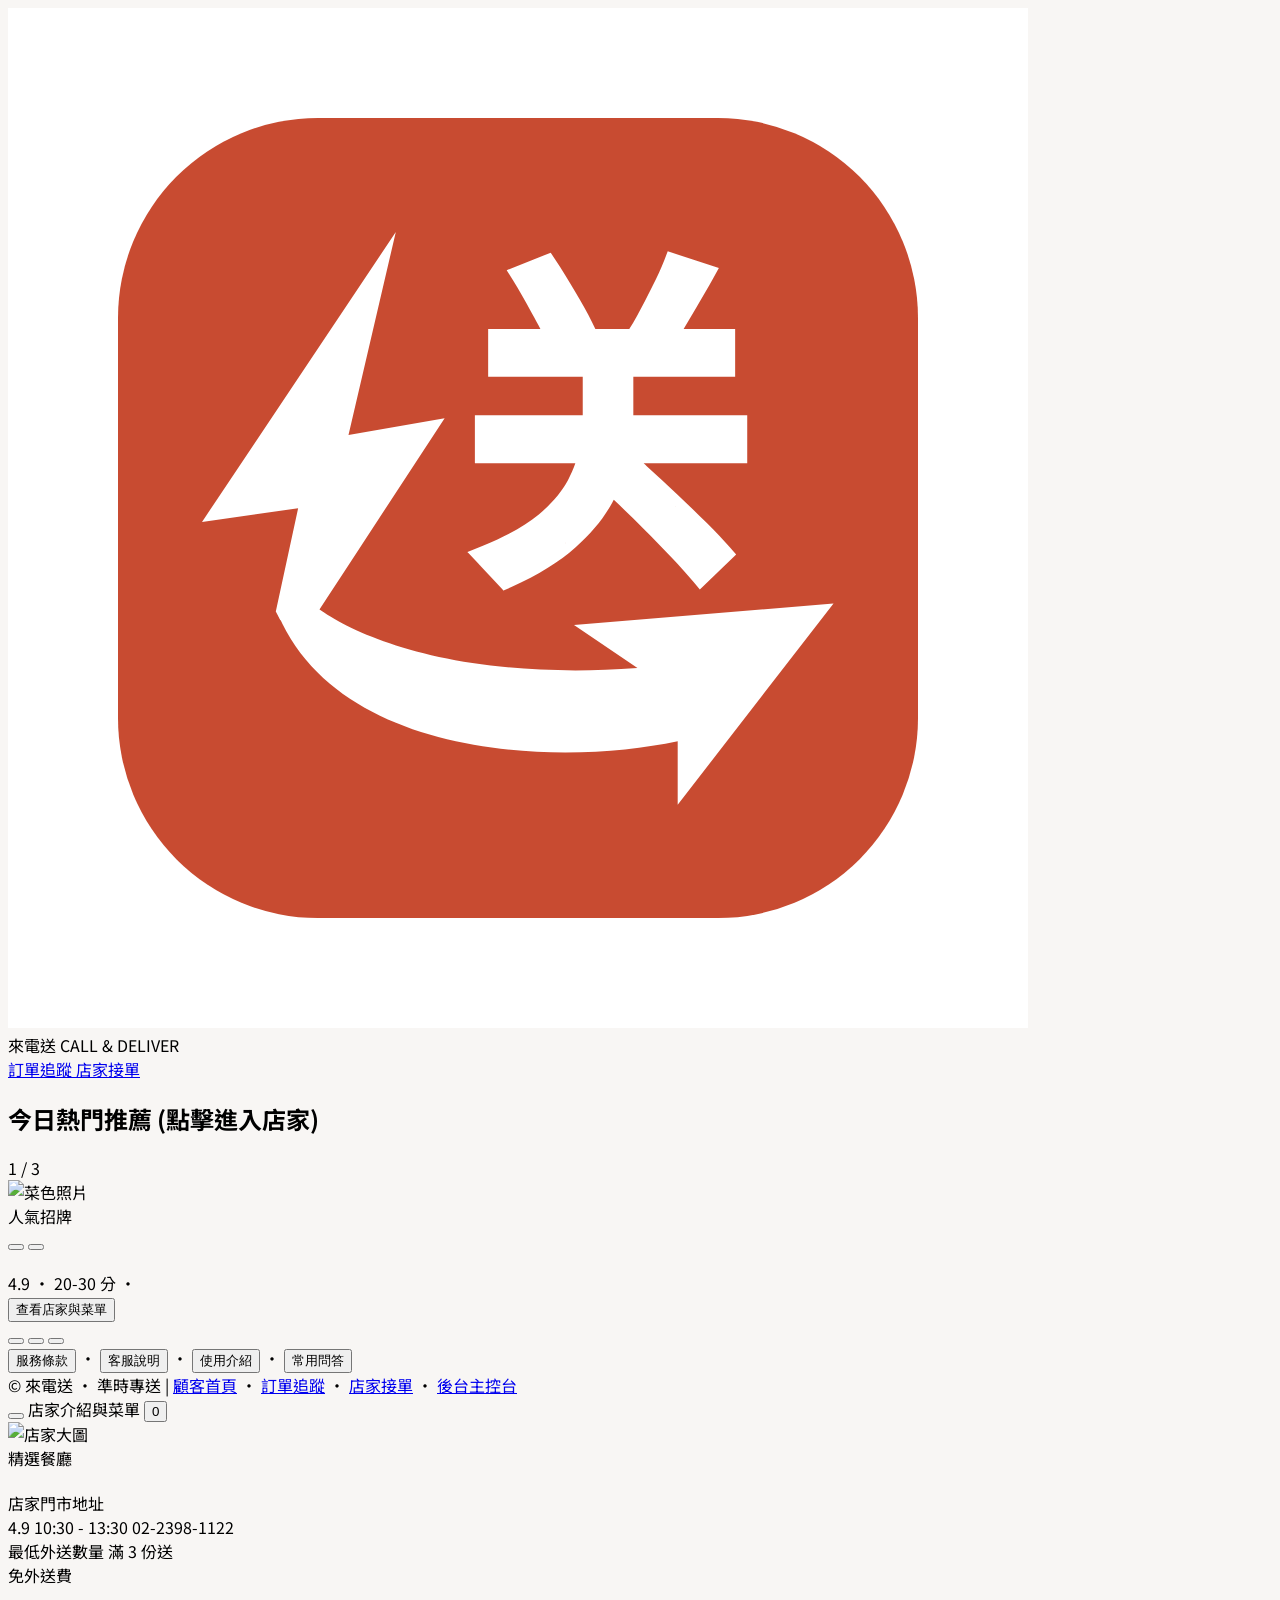
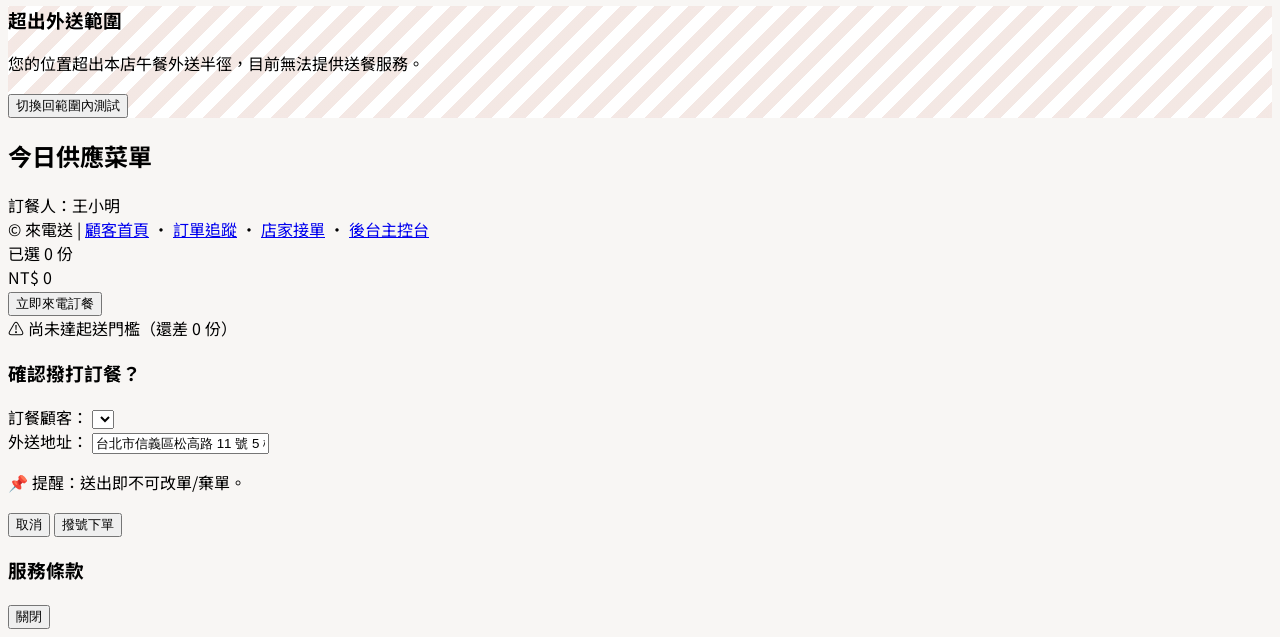
==== commit bdfe219e: "Update: link button on homepage - user_order_track, order_accept, controller..." ====
--- a/index.html
+++ b/index.html
@@ -56,9 +56,9 @@
   <!-- ========================================================= -->
   <div id="page-home" class="min-h-screen flex flex-col justify-between transition-opacity duration-300">
     
-    <!-- 頂部 Logo 區 (嚴格使用：大 text-xl、小 text-xs) -->
+    <!-- 頂部 Logo 區與快速進入點按鈕 (嚴格使用：大 text-xl、小 text-xs) -->
     <header class="w-full bg-white/95 backdrop-blur-md border-b border-stone-200/80 sticky top-0 z-30 shadow-xs">
-      <div class="max-w-xl md:max-w-4xl lg:max-w-5xl mx-auto px-4 md:px-6 h-16 md:h-20 flex items-center justify-between gap-2">
+      <div class="max-w-xl md:max-w-4xl lg:max-w-5xl mx-auto px-4 md:px-6 min-h-16 md:min-h-20 py-2.5 md:py-0 flex flex-wrap items-center justify-between gap-x-3 gap-y-2">
         
         <!-- 品牌專屬向量 Logo (統一使用 CoDeliver-logo-1020x1020px-20261021.svg，鎖定 shrink-0 whitespace-nowrap 防換行) -->
         <div class="flex items-center gap-2.5 cursor-pointer select-none shrink-0" onclick="goToHome()">
@@ -69,11 +69,17 @@
           </div>
         </div>
 
-        <!-- 店家接單頁切換入口 (目前預設隱藏，移除 hidden 即可顯示) -->
-        <a id="nav-store-order" href="order_accept.html" class="hidden text-xs bg-stone-100 hover:bg-stone-200 text-stone-700 px-3 py-1.5 rounded-xl font-bold border border-stone-200/80 items-center gap-1.5 transition active:scale-95 shrink-0 whitespace-nowrap">
-          <i data-lucide="clipboard-list" class="w-3.5 h-3.5 text-brick"></i>
-          <span>店家接單</span>
-        </a>
+        <!-- 首頁頂部入口按鈕區：1. 顧客「訂單追蹤」按鈕 + 2. 「店家接單」按鈕 -->
+        <div class="flex items-center gap-2 shrink-0">
+          <a id="nav-user-track" href="user_order_track.html" class="text-xs bg-brick-light hover:bg-red-100/80 text-brick px-3 py-2 rounded-xl font-bold border border-red-200/80 flex items-center gap-1.5 transition active:scale-95 shrink-0 whitespace-nowrap shadow-2xs">
+            <i data-lucide="radar" class="w-3.5 h-3.5 text-brick"></i>
+            <span>訂單追蹤</span>
+          </a>
+          <a id="nav-store-order" href="order_accept.html" class="text-xs bg-stone-100 hover:bg-stone-200 text-stone-700 px-3 py-2 rounded-xl font-bold border border-stone-200/80 flex items-center gap-1.5 transition active:scale-95 shrink-0 whitespace-nowrap shadow-2xs">
+            <i data-lucide="clipboard-list" class="w-3.5 h-3.5 text-brick"></i>
+            <span>店家接單</span>
+          </a>
+        </div>
       </div>
     </header>
 
@@ -163,9 +169,28 @@
       </div>
     </main>
 
-    <!-- 頁尾 (小 text-xs) -->
-    <footer class="w-full text-center py-3 text-xs text-stone-600">
-      <p>© 來電送 • 準時專送</p>
+    <!-- 頁尾 (小 text-xs)：平台資訊檢視與角色切換小字連結 -->
+    <footer class="w-full text-center py-4 px-4 text-xs text-stone-600 space-y-1.5 border-t border-stone-200/50 bg-white/50">
+      <div class="flex flex-wrap items-center justify-center gap-x-3 gap-y-1">
+        <button onclick="openCmsInfoModal('terms')" class="hover:text-brick underline-offset-2 hover:underline cursor-pointer">服務條款</button>
+        <span class="text-stone-300">•</span>
+        <button onclick="openCmsInfoModal('support')" class="hover:text-brick underline-offset-2 hover:underline cursor-pointer">客服說明</button>
+        <span class="text-stone-300">•</span>
+        <button onclick="openCmsInfoModal('intro')" class="hover:text-brick underline-offset-2 hover:underline cursor-pointer">使用介紹</button>
+        <span class="text-stone-300">•</span>
+        <button onclick="openCmsInfoModal('faq')" class="hover:text-brick underline-offset-2 hover:underline cursor-pointer">常用問答</button>
+      </div>
+      <div class="flex flex-wrap items-center justify-center gap-x-2.5 gap-y-1 text-stone-500">
+        <span>© 來電送 • 準時專送</span>
+        <span class="text-stone-300">|</span>
+        <a href="index.html" class="text-brick font-bold hover:underline">顧客首頁</a>
+        <span>·</span>
+        <a href="user_order_track.html" class="hover:text-brick hover:underline">訂單追蹤</a>
+        <span>·</span>
+        <a href="order_accept.html" class="hover:text-brick hover:underline">店家接單</a>
+        <span>·</span>
+        <a href="controller.html" class="hover:text-brick hover:underline">後台主控台</a>
+      </div>
     </footer>
   </div>
 
@@ -244,7 +269,7 @@
                   <span id="detail-min-text" class="text-xs text-brick font-bold">滿 3 份送</span>
                 </div>
               </div>
-              <span class="text-xs bg-white text-stone-600 px-2.5 py-1 rounded-md border border-stone-200 font-bold">免外送費</span>
+              <span id="detail-store-status-tag" class="text-xs bg-white text-stone-600 px-2.5 py-1 rounded-md border border-stone-200 font-bold">免外送費</span>
             </div>
           </div>
 
@@ -267,9 +292,12 @@
 
         <!-- 右欄 (平板占 7/12)：今日供應菜單列表 (小 text-xs、中 text-base、大 text-xl) -->
         <div class="md:col-span-7 mb-4 md:mb-0">
-          <h2 class="text-xs font-bold text-stone-600 mb-2.5 md:mb-3 flex items-center gap-1.5 px-1">
-            <i data-lucide="book-open" class="w-3.5 h-3.5 text-brick"></i> 今日供應菜單
-          </h2>
+          <div class="flex items-center justify-between mb-2.5 md:mb-3 px-1">
+            <h2 class="text-xs font-bold text-stone-600 flex items-center gap-1.5">
+              <i data-lucide="book-open" class="w-3.5 h-3.5 text-brick"></i> 今日供應菜單
+            </h2>
+            <span id="customer-identity-hint" class="text-xs font-bold text-stone-500">訂餐人：王小明</span>
+          </div>
           <div id="detail-menu-list" class="space-y-2.5 md:space-y-3">
             <!-- 菜單卡片動態渲染於此 -->
           </div>
@@ -277,6 +305,21 @@
 
       </div>
     </main>
+
+    <!-- 店家介紹頁尾小字連結 -->
+    <footer class="w-full text-center py-3 px-4 text-xs text-stone-500">
+      <div class="flex flex-wrap items-center justify-center gap-x-2.5 gap-y-1">
+        <span>© 來電送</span>
+        <span>|</span>
+        <a href="index.html" class="text-brick font-bold hover:underline">顧客首頁</a>
+        <span>·</span>
+        <a href="user_order_track.html" class="hover:text-brick hover:underline">訂單追蹤</a>
+        <span>·</span>
+        <a href="order_accept.html" class="hover:text-brick hover:underline">店家接單</a>
+        <span>·</span>
+        <a href="controller.html" class="hover:text-brick hover:underline">後台主控台</a>
+      </div>
+    </footer>
 
     <!-- 底部固定 Buy 欄 (對應草圖底部 🛺 buy 按鈕，支援手機與平板寬度對齊) -->
     <div class="fixed bottom-0 inset-x-0 bg-white/95 backdrop-blur-md border-t border-stone-200 p-3 md:py-3.5 md:px-6 z-30 shadow-lg">
@@ -304,7 +347,7 @@
   </div>
 
   <!-- ========================================================= -->
-  <!-- 來電下單確認彈窗 (字體：大 text-xl、中 text-base、小 text-xs) -->
+  <!-- 來電下單確認彈窗 (可選擇模擬顧客身分驗證黑名單機制)       -->
   <!-- ========================================================= -->
   <div id="modal-call" class="fixed inset-0 bg-stone-950/60 backdrop-blur-xs z-50 flex items-center justify-center p-4 hidden">
     <div class="bg-white rounded-3xl max-w-sm md:max-w-md w-full p-5 md:p-6 text-center shadow-2xl relative">
@@ -312,9 +355,23 @@
         <i data-lucide="phone-call" class="w-6 h-6"></i>
       </div>
       <h3 class="text-xl font-black text-stone-900">確認撥打訂餐？</h3>
+
+      <!-- 訂餐顧客身分選擇（連動後台顧客黑名單權限，加上 min-w-0 w-full overflow-hidden 防止表單元素撐破灰框） -->
+      <div class="mt-3 text-left bg-stone-50 p-3 rounded-xl border border-stone-200/80 space-y-2.5 overflow-hidden">
+        <div class="flex flex-col sm:flex-row sm:items-center gap-1 sm:gap-2 min-w-0">
+          <label for="order-customer-select" class="text-xs font-bold text-stone-600 shrink-0">訂餐顧客：</label>
+          <select id="order-customer-select" onchange="onCustomerSelectChange()" class="w-full sm:flex-1 min-w-0 max-w-full bg-white border border-stone-300 rounded-lg px-2.5 py-1.5 text-xs font-bold text-stone-900 focus:outline-none focus:border-brick truncate">
+          </select>
+        </div>
+        <div class="flex flex-col sm:flex-row sm:items-center gap-1 sm:gap-2 min-w-0">
+          <label for="order-address-input" class="text-xs font-bold text-stone-600 shrink-0">外送地址：</label>
+          <input id="order-address-input" type="text" value="台北市信義區松高路 11 號 5 樓" class="w-full sm:flex-1 min-w-0 max-w-full bg-white border border-stone-300 rounded-lg px-2.5 py-1.5 text-xs font-bold text-stone-900 focus:outline-none focus:border-brick">
+        </div>
+      </div>
+
       <p id="modal-desc" class="text-xs text-stone-600 my-2.5 leading-relaxed bg-stone-50 p-3 md:p-3.5 rounded-xl border border-stone-100 text-left"></p>
       
-      <p class="text-xs text-amber-600 font-bold mb-4 bg-amber-50 py-1.5 px-2.5 rounded-lg border border-amber-100">
+      <p id="modal-blacklist-alert" class="text-xs text-amber-600 font-bold mb-4 bg-amber-50 py-1.5 px-2.5 rounded-lg border border-amber-100">
         📌 提醒：送出即不可改單/棄單。
       </p>
 
@@ -322,19 +379,39 @@
         <button onclick="closeModal()" class="flex-1 py-2.5 md:py-3 text-stone-600 bg-stone-100 hover:bg-stone-200 font-bold rounded-xl text-base transition active:scale-95 cursor-pointer">
           取消
         </button>
-        <a id="modal-call-link" href="#" class="flex-1 py-2.5 md:py-3 bg-brick hover:bg-brick-dark text-white font-bold rounded-xl text-base shadow-md transition flex items-center justify-center gap-1.5 active:scale-95">
-          <i data-lucide="phone" class="w-4 h-4"></i> 撥號
-        </a>
+        <button id="modal-call-btn" onclick="submitOrderAndGoTrack()" class="flex-1 py-2.5 md:py-3 bg-brick hover:bg-brick-dark text-white font-bold rounded-xl text-base shadow-md transition flex items-center justify-center gap-1.5 active:scale-95 cursor-pointer">
+          <i data-lucide="phone" class="w-4 h-4"></i> 撥號下單
+        </button>
       </div>
     </div>
   </div>
 
   <!-- ========================================================= -->
-  <!-- JavaScript: 雙頁路由切換、輪播與購物車狀態管理               -->
+  <!-- 平台條款 / 客服說明 / 使用介紹 / 常用問答 檢視彈窗         -->
+  <!-- ========================================================= -->
+  <div id="modal-cms-info" class="fixed inset-0 bg-stone-950/60 backdrop-blur-xs z-50 flex items-center justify-center p-4 hidden">
+    <div class="bg-white rounded-3xl max-w-md w-full p-5 md:p-6 shadow-2xl relative">
+      <div class="flex items-center justify-between border-b border-stone-200 pb-3 mb-3">
+        <h3 id="modal-cms-title" class="text-base font-black text-stone-900">服務條款</h3>
+        <span id="modal-cms-updated" class="text-xs text-stone-400"></span>
+      </div>
+      <!-- 分類快速切換 -->
+      <div id="modal-cms-tabs" class="flex flex-wrap gap-1.5 mb-3"></div>
+      <div id="modal-cms-body" class="text-xs text-stone-700 leading-relaxed whitespace-pre-line bg-stone-50 p-3.5 rounded-2xl border border-stone-200/70 max-h-64 overflow-y-auto"></div>
+      <button onclick="closeCmsInfoModal()" class="mt-4 w-full py-2.5 bg-brick hover:bg-brick-dark text-white font-bold rounded-xl text-base transition active:scale-95 cursor-pointer">
+        關閉
+      </button>
+    </div>
+  </div>
+
+  <!-- ========================================================= -->
+  <!-- JavaScript: 全站共用狀態同步、雙頁切換、輪播與購物車管理  -->
   <!-- ========================================================= -->
   <script>
-    // 3 家精選午餐餐廳完整資料庫 (含門市地址)
-    const restaurantsData = [
+    const SHARED_STORAGE_KEY = 'laidiansong_shared_state_v1';
+
+    // 3 家精選午餐餐廳基礎資料庫
+    const baseRestaurantsData = [
       {
         id: 1,
         name: "禾風堂手作便當",
@@ -347,6 +424,8 @@
         deliverTime: "20-30 分",
         minQty: 3,
         minQtyText: "滿 3 份送",
+        active: true,
+        soundEnabled: true,
         desc: "現炸酥脆厚切黑豬排，搭配當季三色蔬菜。",
         dish: "秘傳酥炸排骨便當",
         price: "NT$ 120 起",
@@ -368,6 +447,8 @@
         deliverTime: "25-35 分",
         minQty: 2,
         minQtyText: "滿 2 份送",
+        active: true,
+        soundEnabled: true,
         desc: "炙燒生食級鮭魚腹，搭配手作玉子燒。",
         dish: "極上炙燒鮭魚丼",
         price: "NT$ 180 起",
@@ -389,6 +470,8 @@
         deliverTime: "15-25 分",
         minQty: 2,
         minQtyText: "滿 2 份送",
+        active: true,
+        soundEnabled: false,
         desc: "低溫舒肥黑椒嫩雞胸，佐紫米藜麥時蔬。",
         dish: "香草舒肥雞胸餐",
         price: "NT$ 130 起",
@@ -400,24 +483,189 @@
       }
     ];
 
+    // 預設共用狀態庫
+    function getDefaultSharedState() {
+      return {
+        activeOrderId: "#101",
+        stores: [
+          { id: 1, name: "禾風堂手作便當", soundAlert: "叮咚和弦", soundEnabled: true, hours: "10:30 - 13:30", minOrder: "滿 3 份送", minQty: 3, active: true },
+          { id: 2, name: "築地漁火日式定食", soundAlert: "叮咚和弦", soundEnabled: true, hours: "11:00 - 14:00", minOrder: "滿 2 份送", minQty: 2, active: true },
+          { id: 3, name: "青嵐健康水煮餐", soundAlert: "靜音提示", soundEnabled: false, hours: "10:30 - 13:00", minOrder: "滿 2 份送", minQty: 2, active: true }
+        ],
+        customers: [
+          { id: 1, name: "王小明", tel: "0912-345-678", orders: ["#101", "#102", "#103"], abandonedCount: 0, blacklisted: false },
+          { id: 2, name: "林雅婷", tel: "0928-666-888", orders: ["#102"], abandonedCount: 0, blacklisted: false },
+          { id: 3, name: "陳建宏", tel: "0933-111-222", orders: ["#103"], abandonedCount: 1, blacklisted: false },
+          { id: 4, name: "張志豪", tel: "0955-999-000", orders: ["#089", "#094"], abandonedCount: 3, blacklisted: true }
+        ],
+        orders: [
+          {
+            orderId: "#101",
+            storeId: 1,
+            storeName: "禾風堂手作便當",
+            deliverBy: "12:15",
+            address: "台北市信義區松高路 11 號 5 樓",
+            customerName: "王小明",
+            customerPhone: "0912-345-678",
+            accepted: false,
+            step: 0,
+            items: [
+              { name: "秘傳酥炸排骨便當", qty: 2, price: 120 },
+              { name: "蜜汁香烤大雞腿飯", qty: 1, price: 135 }
+            ]
+          },
+          {
+            orderId: "#102",
+            storeId: 2,
+            storeName: "築地漁火日式定食",
+            deliverBy: "12:30",
+            address: "台北市大安區敦化南路一段 188 號 10 樓",
+            customerName: "林雅婷",
+            customerPhone: "0928-666-888",
+            accepted: true,
+            step: 1,
+            items: [
+              { name: "極上炙燒鮭魚腹丼", qty: 2, price: 180 },
+              { name: "和風醬烤鯖魚定食", qty: 2, price: 160 }
+            ]
+          },
+          {
+            orderId: "#103",
+            storeId: 3,
+            storeName: "青嵐健康水煮餐",
+            deliverBy: "12:00",
+            address: "台北市松山區民生東路三段 128 號 3 樓",
+            customerName: "陳建宏",
+            customerPhone: "0933-111-222",
+            accepted: true,
+            step: 2,
+            items: [
+              { name: "義式香草舒肥雞胸餐", qty: 3, price: 130 },
+              { name: "水煮嫩煎板腱牛便當", qty: 1, price: 165 }
+            ]
+          }
+        ],
+        cmsDocs: [
+          {
+            key: "terms",
+            shortLabel: "條款",
+            fullTitle: "服務條款",
+            updatedAt: "2026/10/21 16:30",
+            content: "1. 訂單確認規範：顧客透過「來電送」送出訂單並經電話確認後，店家即刻開始備餐，恕不接受臨時改單或無故棄單。\n2. 棄單黑名單機制：若顧客累計無故棄單或拒收達 2 次（含）以上，系統管理員有權將該電話號碼列為黑名單並取消其訂餐權限。\n3. 準時專送承諾：合作店家均享免外送費門檻優惠，並於指定午餐時段準時送達。"
+          },
+          {
+            key: "support",
+            shortLabel: "客服說明",
+            fullTitle: "客服說明",
+            updatedAt: "2026/10/21 16:35",
+            content: "【來電送客服中心】\n• 服務專線：02-2345-6789\n• 服務時段：週一至週五 09:30 - 18:00\n• 緊急訂單協助：若餐點逾時超過 15 分鐘或品項有誤，請直接撥打店家專線或聯繫線上客服，我們將立即為您追蹤處理。"
+          },
+          {
+            key: "intro",
+            shortLabel: "使用介紹",
+            fullTitle: "使用介紹",
+            updatedAt: "2026/10/21 16:40",
+            content: "歡迎使用「來電送 CALL & DELIVER」午間專送平台：\n步驟 1：於首頁輪播瀏覽今日熱門便當與定食推薦。\n步驟 2：進入店家菜單頁選購餐點（達最低外送份數即享免外送費）。\n步驟 3：點擊「確認來電訂餐」完成撥號確認。\n步驟 4：於「訂單即時配送進度」頁面隨時查看【店家接單 → 已製作完成 → 已送達】三階段狀態。"
+          },
+          {
+            key: "faq",
+            shortLabel: "常用問答",
+            fullTitle: "常用問答 (FAQ)",
+            updatedAt: "2026/10/21 16:45",
+            content: "Q1：請問外送需要運費嗎？\nA1：只要湊滿該店家指定的最低外送份數（例如滿 2 份或 3 份），全面享免外送費！\n\nQ2：為什麼我的帳號無法下單？\nA2：若曾有多次未接電話或棄單紀錄，帳號將被系統列入黑名單停權；如需申訴復權請聯繫客服專線。\n\nQ3：可以同時訂購不同店家的餐點嗎？\nA3：可以！您可以在訂單追蹤頁面透過上方單號（如 #101、#102）切換查看每張訂單的獨立配送進度。"
+          }
+        ]
+      };
+    }
+
+    function loadSharedState() {
+      try {
+        const raw = localStorage.getItem(SHARED_STORAGE_KEY);
+        if (raw) {
+          const parsed = JSON.parse(raw);
+          if (parsed && parsed.stores && parsed.customers && parsed.orders && parsed.cmsDocs) {
+            return parsed;
+          }
+        }
+      } catch (e) {}
+      const def = getDefaultSharedState();
+      saveSharedState(def);
+      return def;
+    }
+
+    function saveSharedState(state) {
+      try {
+        localStorage.setItem(SHARED_STORAGE_KEY, JSON.stringify(state));
+      } catch (e) {}
+    }
+
+    let sharedState = loadSharedState();
+    let restaurantsData = [];
     let currentSlide = 0;
     let carouselTimer = null;
-    let currentRestaurant = restaurantsData[0];
+    let currentRestaurant = null;
     let cart = {}; // { itemId: quantity }
-    let isOutOfRange = false; // 外送範圍限制模擬
+    let isOutOfRange = false;
+    let selectedCustomerId = 1;
+
+    function syncRestaurantsWithSharedState() {
+      sharedState = loadSharedState();
+      restaurantsData = baseRestaurantsData.map(base => {
+        const adminStore = sharedState.stores.find(s => s.id === base.id || s.name === base.name);
+        if (adminStore) {
+          return {
+            ...base,
+            hours: adminStore.hours || base.hours,
+            minQtyText: adminStore.minOrder || base.minQtyText,
+            minQty: adminStore.minQty || base.minQty,
+            active: typeof adminStore.active === 'boolean' ? adminStore.active : true,
+            soundEnabled: typeof adminStore.soundEnabled === 'boolean' ? adminStore.soundEnabled : true
+          };
+        }
+        return base;
+      });
+      if (currentRestaurant) {
+        currentRestaurant = restaurantsData.find(r => r.id === currentRestaurant.id) || restaurantsData[0];
+      } else {
+        currentRestaurant = restaurantsData[0];
+      }
+    }
 
     // 應用程式初始化
     function initApp() {
+      syncRestaurantsWithSharedState();
       lucide.createIcons();
       updateCarousel();
       startCarousel();
+
+      // 支援網址參數 ?store=1 直接打開指定店家
+      const params = new URLSearchParams(window.location.search);
+      const storeParam = parseInt(params.get('store'), 10);
+      if (storeParam) {
+        openRestaurant(storeParam);
+      }
+
+      // 跨分頁即時同步：當後台 controller.html 修改店家權限、黑名單或條款時，前端自動更新
+      window.addEventListener('storage', (e) => {
+        if (e.key === SHARED_STORAGE_KEY) {
+          syncRestaurantsWithSharedState();
+          updateCarousel();
+          if (!document.getElementById('page-detail').classList.contains('hidden')) {
+            refreshDetailView();
+          }
+          if (!document.getElementById('modal-call').classList.contains('hidden')) {
+            populateCustomerSelect();
+            onCustomerSelectChange();
+          }
+        }
+      });
     }
 
     // 輪播內容更新
     function updateCarousel() {
       const item = restaurantsData[currentSlide];
       document.getElementById('carousel-img').src = item.heroImg;
-      document.getElementById('carousel-tag').innerText = item.tag;
+      document.getElementById('carousel-tag').innerText = item.active ? item.tag : `${item.tag} (暫停接單)`;
       document.getElementById('carousel-title').innerText = item.name;
       document.getElementById('carousel-dish').innerText = item.dish;
       document.getElementById('carousel-desc').innerText = item.desc;
@@ -460,15 +708,23 @@
     }
 
     // ================= 頁面無縫切換 =================
-    // 首頁 -> 開啟店家詳細資訊頁面
     function openRestaurant(restId) {
+      syncRestaurantsWithSharedState();
       currentRestaurant = restaurantsData.find(r => r.id === restId) || restaurantsData[0];
-      cart = {}; // 切換店家清空購物車
-      isOutOfRange = false; // 預設處於外送範圍內
-
-      // 載入店家專屬資訊 (含地址)
+      cart = {};
+      isOutOfRange = false;
+
+      refreshDetailView();
+
+      document.getElementById('page-home').classList.add('hidden');
+      document.getElementById('page-detail').classList.remove('hidden');
+      window.scrollTo({ top: 0, behavior: 'smooth' });
+      lucide.createIcons();
+    }
+
+    function refreshDetailView() {
       document.getElementById('detail-hero-img').src = currentRestaurant.heroImg;
-      document.getElementById('detail-tag').innerText = currentRestaurant.tag;
+      document.getElementById('detail-tag').innerText = currentRestaurant.active ? currentRestaurant.tag : "後台已暫停接單";
       document.getElementById('detail-name').innerText = currentRestaurant.name;
       document.getElementById('detail-address').innerText = currentRestaurant.address;
       document.getElementById('detail-rating').innerText = currentRestaurant.rating;
@@ -476,35 +732,47 @@
       document.getElementById('detail-phone').innerText = currentRestaurant.phone;
       document.getElementById('detail-min-text').innerText = currentRestaurant.minQtyText;
 
+      const statusTag = document.getElementById('detail-store-status-tag');
+      if (currentRestaurant.active) {
+        statusTag.innerText = "免外送費";
+        statusTag.className = "text-xs bg-white text-stone-600 px-2.5 py-1 rounded-md border border-stone-200 font-bold";
+      } else {
+        statusTag.innerText = "已停權暫停接單";
+        statusTag.className = "text-xs bg-red-50 text-red-600 px-2.5 py-1 rounded-md border border-red-200 font-bold";
+      }
+
+      const activeCust = sharedState.customers.find(c => c.id === selectedCustomerId) || sharedState.customers[0];
+      const custHint = document.getElementById('customer-identity-hint');
+      if (custHint && activeCust) {
+        custHint.innerText = activeCust.blacklisted
+          ? `訂餐人：${activeCust.name} (🚫黑名單)`
+          : `訂餐人：${activeCust.name}`;
+        custHint.className = activeCust.blacklisted
+          ? "text-xs font-bold text-red-600"
+          : "text-xs font-bold text-stone-500";
+      }
+
       renderDetailMenu();
       updateCartUI();
       updateRangeStateUI();
-
-      // 切換頁面視圖
-      document.getElementById('page-home').classList.add('hidden');
-      document.getElementById('page-detail').classList.remove('hidden');
-      window.scrollTo({ top: 0, behavior: 'smooth' });
-      lucide.createIcons();
     }
 
     function openCurrentRestaurant() {
       openRestaurant(restaurantsData[currentSlide].id);
     }
 
-    // 店家詳細頁 -> 返回首頁
     function goToHome() {
       document.getElementById('page-detail').classList.add('hidden');
       document.getElementById('page-home').classList.remove('hidden');
       window.scrollTo({ top: 0, behavior: 'smooth' });
     }
 
-    // 渲染店家菜單卡片列表 (草圖格式：左邊圖、右邊 info + 增減按鈕，支援手機與平板 RWD)
     function renderDetailMenu() {
       const container = document.getElementById('detail-menu-list');
       container.innerHTML = currentRestaurant.menu.map(item => {
         const qty = cart[item.id] || 0;
         return `
-          <div class="bg-white rounded-2xl p-3 md:p-4 border border-stone-100 flex items-center gap-3 md:gap-4 shadow-xs">
+          <div class="bg-white rounded-2xl p-3 md:p-4 border border-stone-100 flex items-center gap-3 md:gap-4 shadow-xs ${currentRestaurant.active ? '' : 'opacity-60'}">
             <div class="w-16 h-16 md:w-20 md:h-20 rounded-xl overflow-hidden shrink-0 bg-stone-100">
               <img src="${item.img}" alt="${item.name}" class="w-full h-full object-cover">
             </div>
@@ -530,8 +798,11 @@
       lucide.createIcons();
     }
 
-    // 增減菜單餐點數量
     function changeQty(itemId, delta) {
+      if (!currentRestaurant.active) {
+        showToastWarning("此店家目前已由後台主控台暫停接單權限！");
+        return;
+      }
       if (isOutOfRange) {
         showRangeWarning();
         return;
@@ -549,7 +820,6 @@
       updateCartUI();
     }
 
-    // 更新購物車與底部 Buy 欄狀態
     function updateCartUI() {
       let count = 0;
       let total = 0;
@@ -562,7 +832,6 @@
       document.getElementById('cart-count').innerText = count;
       document.getElementById('cart-price').innerText = total;
 
-      // 頂部購物車 Badge
       const badge = document.getElementById('detail-cart-badge');
       if (count > 0) {
         badge.innerText = count;
@@ -571,10 +840,17 @@
         badge.classList.add('hidden');
       }
 
-      // 門檻防呆與按鈕文案處理
       const warning = document.getElementById('cart-warning');
       const btnBuy = document.getElementById('btn-buy');
       const btnBuyText = document.getElementById('btn-buy-text');
+
+      if (!currentRestaurant.active) {
+        btnBuy.disabled = true;
+        btnBuy.className = "flex-1 md:max-w-sm bg-stone-300 text-stone-500 font-bold py-3.5 px-4 rounded-2xl text-base flex items-center justify-center gap-2 cursor-not-allowed";
+        btnBuyText.innerText = "店家目前已暫停接單";
+        warning.classList.add('hidden');
+        return;
+      }
 
       if (isOutOfRange) {
         btnBuy.disabled = true;
@@ -604,7 +880,6 @@
       }
     }
 
-    // 模擬外送範圍限制遮罩 (草圖 mask 切換)
     function toggleRangeSimulation() {
       isOutOfRange = !isOutOfRange;
       updateRangeStateUI();
@@ -613,37 +888,72 @@
 
     function updateRangeStateUI() {
       const mask = document.getElementById('range-mask');
-      const btn = document.getElementById('btn-toggle-range');
       if (isOutOfRange) {
         if (mask) mask.classList.remove('hidden');
-        if (btn) {
-          btn.innerText = "切換回【外送範圍內】";
-          btn.className = "px-2.5 py-1 bg-brick text-white rounded-lg text-xs font-bold shadow-xs transition active:scale-95";
-        }
       } else {
         if (mask) mask.classList.add('hidden');
-        if (btn) {
-          btn.innerText = "切換為【超出外送範圍】";
-          btn.className = "px-2.5 py-1 bg-white border border-stone-300 rounded-lg text-stone-700 font-bold hover:border-brick transition text-xs shadow-xs active:scale-95";
-        }
       }
       lucide.createIcons();
     }
 
     function showRangeWarning() {
+      showToastWarning("超出店家外送範圍，無法點餐！");
+    }
+
+    function showToastWarning(msg) {
       const toast = document.createElement('div');
       toast.className = "fixed top-20 left-1/2 -translate-x-1/2 z-50 bg-stone-900/95 text-white text-xs font-bold px-4 py-2.5 rounded-2xl shadow-xl flex items-center gap-2 transition-all duration-300";
-      toast.innerHTML = `<i data-lucide="alert-triangle" class="w-4 h-4 text-amber-400"></i> <span>超出店家外送範圍，無法點餐！</span>`;
+      toast.innerHTML = `<i data-lucide="alert-triangle" class="w-4 h-4 text-amber-400"></i> <span>${msg}</span>`;
       document.body.appendChild(toast);
       lucide.createIcons();
       setTimeout(() => {
         toast.classList.add('opacity-0', '-translate-y-2');
         setTimeout(() => toast.remove(), 300);
-      }, 2000);
+      }, 2200);
+    }
+
+    function populateCustomerSelect() {
+      sharedState = loadSharedState();
+      const select = document.getElementById('order-customer-select');
+      if (!select) return;
+      select.innerHTML = sharedState.customers.map(c => {
+        const tag = c.blacklisted ? ' [🚫黑名單停權]' : '';
+        const selected = c.id === selectedCustomerId ? 'selected' : '';
+        return `<option value="${c.id}" ${selected}>${c.name} (${c.tel})${tag}</option>`;
+      }).join('');
+    }
+
+    function onCustomerSelectChange() {
+      sharedState = loadSharedState();
+      const select = document.getElementById('order-customer-select');
+      if (select) {
+        selectedCustomerId = parseInt(select.value, 10) || 1;
+      }
+      const cust = sharedState.customers.find(c => c.id === selectedCustomerId) || sharedState.customers[0];
+      const alertBox = document.getElementById('modal-blacklist-alert');
+      const callBtn = document.getElementById('modal-call-btn');
+
+      if (cust && cust.blacklisted) {
+        alertBox.className = "text-xs text-red-700 font-bold mb-4 bg-red-50 py-2 px-3 rounded-lg border border-red-200";
+        alertBox.innerText = `🚫 顧客「${cust.name}」因多次棄單紀錄（累計 ${cust.abandonedCount} 次），已被後台列入黑名單禁止訂餐！`;
+        callBtn.disabled = true;
+        callBtn.className = "flex-1 py-2.5 md:py-3 bg-stone-300 text-stone-500 font-bold rounded-xl text-base flex items-center justify-center gap-1.5 cursor-not-allowed";
+      } else {
+        alertBox.className = "text-xs text-amber-600 font-bold mb-4 bg-amber-50 py-1.5 px-2.5 rounded-lg border border-amber-100";
+        alertBox.innerText = "📌 提醒：送出即不可改單/棄單。";
+        callBtn.disabled = false;
+        callBtn.className = "flex-1 py-2.5 md:py-3 bg-brick hover:bg-brick-dark text-white font-bold rounded-xl text-base shadow-md transition flex items-center justify-center gap-1.5 active:scale-95 cursor-pointer";
+      }
+      refreshDetailView();
     }
 
     // 點擊底部 Buy 按鈕觸發
     function handleBuyClick() {
+      syncRestaurantsWithSharedState();
+      if (!currentRestaurant.active) {
+        showToastWarning("此店家目前已由後台暫停接單權限！");
+        return;
+      }
       if (isOutOfRange) {
         showRangeWarning();
         return;
@@ -661,15 +971,37 @@
       });
 
       if (count === 0) {
-        alert("請先從菜單點選想吃的餐點！");
+        showToastWarning("請先從菜單點選想吃的餐點！");
         return;
       }
       if (count < currentRestaurant.minQty) {
-        alert(`未滿起送門檻！本店至少需滿 ${currentRestaurant.minQty} 份才可提供外送喔！`);
+        showToastWarning(`未滿起送門檻！本店至少需滿 ${currentRestaurant.minQty} 份才可外送喔！`);
         return;
       }
 
-      // 將本次選購的店家與品項存入 localStorage 供 user_order_track.html 多筆訂單追蹤頁面顯示
+      document.getElementById('modal-desc').innerHTML = `
+        <div class="space-y-1">
+          <div><span class="text-stone-500">店家：</span><b class="text-stone-900">${currentRestaurant.name}</b></div>
+          <div><span class="text-stone-500">門市地址：</span><span class="text-stone-800">${currentRestaurant.address}</span></div>
+          <div><span class="text-stone-500">訂購品項：</span><span class="text-stone-800">${items.join('、')}</span></div>
+          <div class="pt-1 text-base font-black text-brick">總計金額：NT$ ${total} (免外送費)</div>
+        </div>
+      `;
+
+      populateCustomerSelect();
+      onCustomerSelectChange();
+      document.getElementById('modal-call').classList.remove('hidden');
+    }
+
+    // 確認撥號送出訂單 -> 同步寫入共用狀態庫並跳轉至 user_order_track.html
+    function submitOrderAndGoTrack() {
+      sharedState = loadSharedState();
+      const cust = sharedState.customers.find(c => c.id === selectedCustomerId) || sharedState.customers[0];
+      if (cust && cust.blacklisted) {
+        showToastWarning("此顧客已被列入黑名單，無法送出訂單！");
+        return;
+      }
+
       const orderItems = [];
       currentRestaurant.menu.forEach(item => {
         const q = cart[item.id] || 0;
@@ -678,47 +1010,82 @@
         }
       });
 
-      document.getElementById('modal-desc').innerHTML = `
-        <div class="space-y-1">
-          <div><span class="text-stone-500">店家：</span><b class="text-stone-900">${currentRestaurant.name}</b></div>
-          <div><span class="text-stone-500">門市地址：</span><span class="text-stone-800">${currentRestaurant.address}</span></div>
-          <div><span class="text-stone-500">訂購品項：</span><span class="text-stone-800">${items.join('、')}</span></div>
-          <div class="pt-1 text-sm font-black text-brick">總計金額：NT$ ${total} (免外送費)</div>
-        </div>
-      `;
-      const callLink = document.getElementById('modal-call-link');
-      callLink.href = `user_order_track.html`;
-      callLink.onclick = () => {
-        try {
-          const newOrder = {
-            orderId: `#${100 + currentRestaurant.id}`,
-            storeName: currentRestaurant.name,
-            deliverBy: "12:15",
-            address: "台北市信義區松高路 11 號 5 樓",
-            customerName: "王小明",
-            customerPhone: "0912-345-678",
-            step: 0,
-            items: orderItems
-          };
-          localStorage.setItem('laidiansong_latest_order', JSON.stringify(newOrder));
-        } catch (e) {
-          // 忽略 localStorage 寫入限制
-        }
+      const addrInput = document.getElementById('order-address-input');
+      const deliveryAddr = (addrInput && addrInput.value.trim()) ? addrInput.value.trim() : "台北市信義區松高路 11 號 5 樓";
+
+      const targetOrderId = `#${100 + currentRestaurant.id}`;
+      const newOrderObj = {
+        orderId: targetOrderId,
+        storeId: currentRestaurant.id,
+        storeName: currentRestaurant.name,
+        deliverBy: "12:15",
+        address: deliveryAddr,
+        customerName: cust ? cust.name : "王小明",
+        customerPhone: cust ? cust.tel : "0912-345-678",
+        accepted: false, // 新下單預設為「待店家接單」，讓 order_accept.html 響起叮咚音效
+        step: 0,
+        items: orderItems
       };
-      document.getElementById('modal-call').classList.remove('hidden');
+
+      const existingIdx = sharedState.orders.findIndex(o => o.orderId === targetOrderId);
+      if (existingIdx !== -1) {
+        sharedState.orders[existingIdx] = newOrderObj;
+      } else {
+        sharedState.orders.unshift(newOrderObj);
+      }
+
+      if (cust && !cust.orders.includes(targetOrderId)) {
+        cust.orders.push(targetOrderId);
+      }
+
+      sharedState.activeOrderId = targetOrderId;
+      saveSharedState(sharedState);
+
+      // 同時保留舊 key 相容性
+      try {
+        localStorage.setItem('laidiansong_latest_order', JSON.stringify(newOrderObj));
+      } catch (e) {}
+
+      window.location.href = 'user_order_track.html';
     }
 
     function closeModal() {
       document.getElementById('modal-call').classList.add('hidden');
     }
 
+    // 平台條款 / 客服說明 / 使用介紹 / 常用問答 檢視彈窗（即時讀取後台編輯內容）
+    function openCmsInfoModal(docKey) {
+      sharedState = loadSharedState();
+      const doc = sharedState.cmsDocs.find(d => d.key === docKey) || sharedState.cmsDocs[0];
+      document.getElementById('modal-cms-title').innerText = doc.fullTitle;
+      document.getElementById('modal-cms-updated').innerText = `更新：${doc.updatedAt}`;
+      document.getElementById('modal-cms-body').innerText = doc.content;
+
+      const tabsContainer = document.getElementById('modal-cms-tabs');
+      tabsContainer.innerHTML = sharedState.cmsDocs.map(d => {
+        const active = d.key === doc.key;
+        const cls = active
+          ? "px-2.5 py-1 rounded-lg text-xs font-bold bg-brick text-white cursor-pointer"
+          : "px-2.5 py-1 rounded-lg text-xs font-bold bg-stone-100 text-stone-600 hover:bg-stone-200 cursor-pointer";
+        return `<button onclick="openCmsInfoModal('${d.key}')" class="${cls}">${d.shortLabel}</button>`;
+      }).join('');
+
+      document.getElementById('modal-cms-info').classList.remove('hidden');
+    }
+
+    function closeCmsInfoModal() {
+      document.getElementById('modal-cms-info').classList.add('hidden');
+    }
+
     function focusCartBottom() {
       window.scrollTo({ top: document.body.scrollHeight, behavior: 'smooth' });
     }
 
-    // 點擊彈窗遮罩關閉
     document.getElementById('modal-call').addEventListener('click', function(e) {
       if (e.target === this) closeModal();
+    });
+    document.getElementById('modal-cms-info').addEventListener('click', function(e) {
+      if (e.target === this) closeCmsInfoModal();
     });
 
     window.onload = initApp;
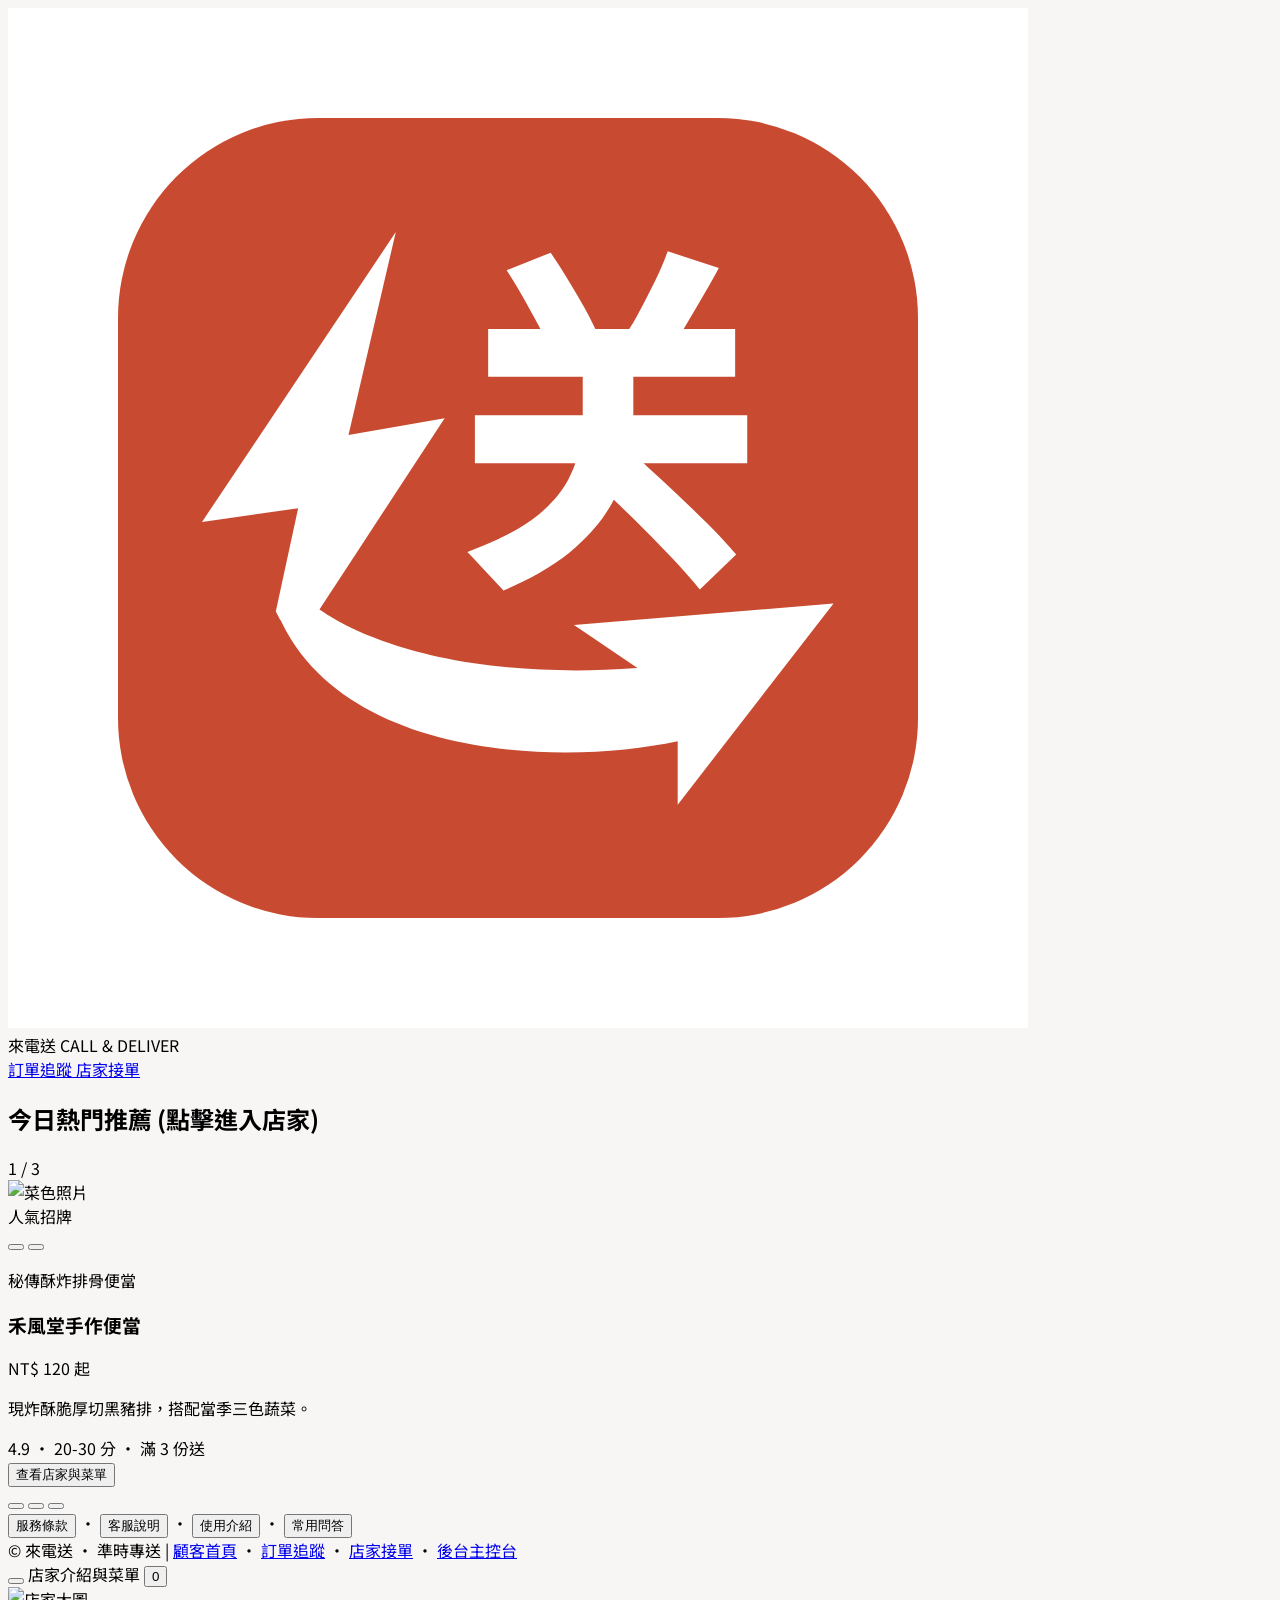
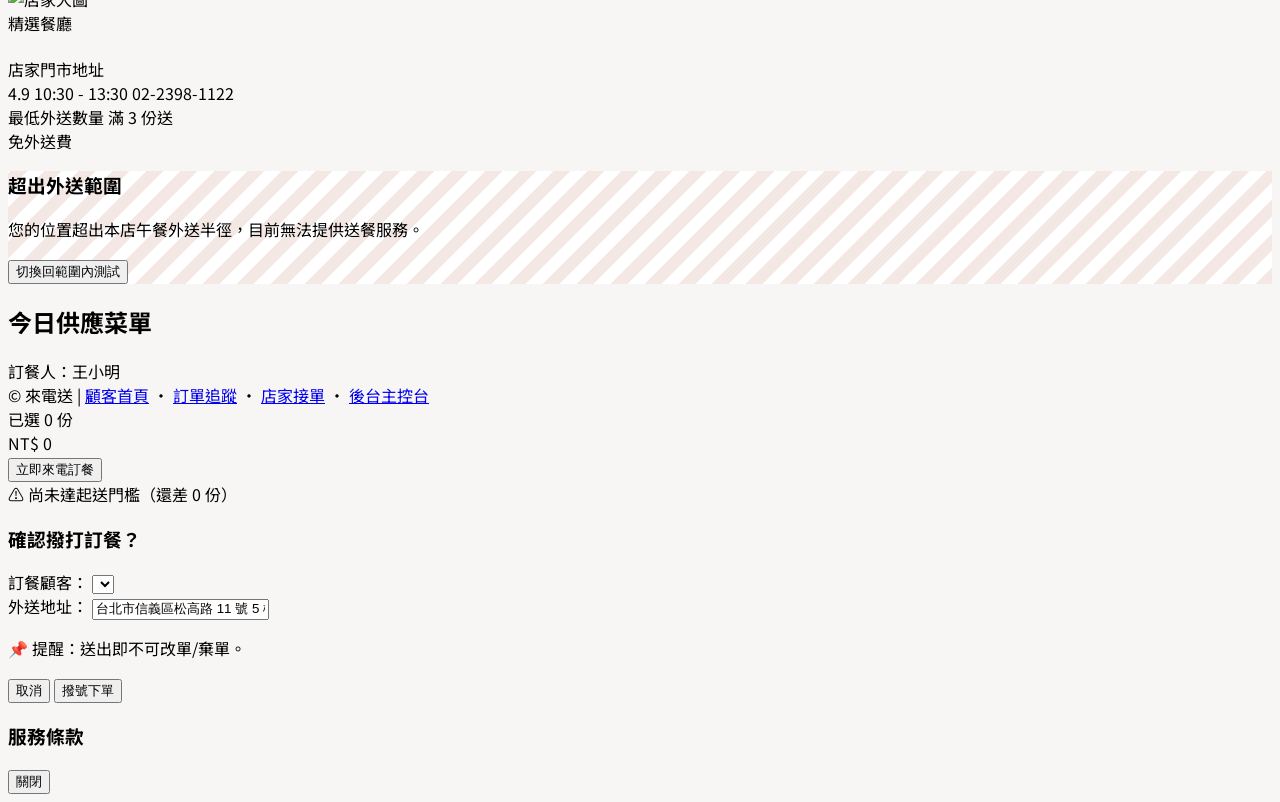
==== commit 033436d5: "Update: 重構前端為 html/css/js 三層結構（原生 ES Modules） 將 4 個 Monolithic HTML（3130 行）拆分為職責分離結構，頁面功能完全保留。  結構 -" ====
--- a/index.html
+++ b/index.html
@@ -6,48 +6,19 @@
   <title>來電送 - 首頁與店家介紹</title>
   <!-- Tailwind CSS -->
   <script src="https://cdn.tailwindcss.com"></script>
+  <!-- Tailwind 主題設定：必須為傳統 script，詳見 js/core/tailwind-config.js 檔頭說明 -->
+  <script src="./js/core/tailwind-config.js"></script>
   <!-- Lucide Icons -->
   <script src="https://unpkg.com/lucide@latest"></script>
   <!-- Google Fonts: Noto Sans TC -->
   <link rel="preconnect" href="https://fonts.googleapis.com">
   <link rel="preconnect" href="https://fonts.gstatic.com" crossorigin>
   <link href="https://fonts.googleapis.com/css2?family=Noto+Sans+TC:wght@400;500;700;900&display=swap" rel="stylesheet">
-  <script>
-    tailwind.config = {
-      theme: {
-        extend: {
-          colors: {
-            brick: {
-              DEFAULT: '#C84B31',
-              dark: '#A53B24',
-              light: '#FDF4F2'
-            }
-          },
-          fontFamily: {
-            sans: ['"Noto Sans TC"', 'sans-serif']
-          }
-        }
-      }
-    }
-  </script>
-  <style>
-    body {
-      background-color: #F8F6F4;
-      font-family: "Noto Sans TC", sans-serif;
-      -webkit-tap-highlight-color: transparent;
-    }
-    /* 外送範圍限制斜線遮罩 (對應白板手稿 mask) */
-    .out-of-range-mask {
-      background: repeating-linear-gradient(
-        -45deg,
-        rgba(200, 75, 49, 0.08),
-        rgba(200, 75, 49, 0.08) 12px,
-        rgba(255, 255, 255, 0.92) 12px,
-        rgba(255, 255, 255, 0.92) 24px
-      );
-      backdrop-filter: blur(3px);
-    }
-  </style>
+  <!-- 樣式：全站共用 + 本頁專屬（link 需置於 Tailwind CDN 之後，以維持既有層疊順序） -->
+  <link rel="stylesheet" href="./css/base.css">
+  <link rel="stylesheet" href="./css/pages/index.css">
+  <!-- file:// 開啟守衛：避免 ES Module 被 CORS 阻擋時無聲失敗 -->
+  <script src="./js/core/file-protocol-guard.js"></script>
 </head>
 <body class="text-stone-800 antialiased min-h-screen flex flex-col justify-between selection:bg-red-100 selection:text-brick">
 
@@ -61,8 +32,8 @@
       <div class="max-w-xl md:max-w-4xl lg:max-w-5xl mx-auto px-4 md:px-6 min-h-16 md:min-h-20 py-2.5 md:py-0 flex flex-wrap items-center justify-between gap-x-3 gap-y-2">
         
         <!-- 品牌專屬向量 Logo (統一使用 CoDeliver-logo-1020x1020px-20261021.svg，鎖定 shrink-0 whitespace-nowrap 防換行) -->
-        <div class="flex items-center gap-2.5 cursor-pointer select-none shrink-0" onclick="goToHome()">
-          <img src="CoDeliver-logo-1020x1020px-20261021.svg" alt="來電送 Logo" class="w-11 h-11 md:w-12 md:h-12 rounded-2xl object-contain shrink-0">
+        <div class="flex items-center gap-2.5 cursor-pointer select-none shrink-0" data-action="go-home">
+          <img src="./assets/CoDeliver-logo-1020x1020px-20261021.svg" alt="來電送 Logo" class="w-11 h-11 md:w-12 md:h-12 rounded-2xl object-contain shrink-0">
           <div class="shrink-0 whitespace-nowrap">
             <span class="text-xl font-black tracking-tight text-brick leading-none block">來電送</span>
             <span class="text-xs text-stone-500 font-bold tracking-wider block mt-0.5">CALL & DELIVER</span>
@@ -98,7 +69,7 @@
       <div class="relative bg-white rounded-3xl overflow-hidden shadow-xl shadow-stone-200/70 border border-stone-200/80 grid grid-cols-1 md:grid-cols-12">
         
         <!-- 左欄：圖片容器 (手機高比例置頂 h-64 sm:h-72 / 平板占 7/12 高度自適應填滿) -->
-        <div class="md:col-span-7 relative h-64 sm:h-72 md:h-96 lg:h-[420px] w-full overflow-hidden bg-stone-900 cursor-pointer" onclick="openCurrentRestaurant()">
+        <div class="md:col-span-7 relative h-64 sm:h-72 md:h-96 lg:h-[420px] w-full overflow-hidden bg-stone-900 cursor-pointer" data-action="open-current-restaurant">
           <img id="carousel-img" src="" alt="菜色照片" class="w-full h-full object-cover transition-all duration-700 hover:scale-105">
           <div class="absolute inset-0 bg-gradient-to-t from-black/75 via-transparent to-black/25 pointer-events-none"></div>
           
@@ -109,10 +80,10 @@
 
           <!-- 左右快速切換按鈕 -->
           <div class="absolute inset-x-3 md:inset-x-4 top-1/2 -translate-y-1/2 flex justify-between pointer-events-none z-10">
-            <button onclick="event.stopPropagation(); prevSlide();" class="pointer-events-auto p-2 md:p-2.5 rounded-full bg-black/40 hover:bg-black/60 text-white backdrop-blur-xs transition active:scale-90 cursor-pointer" aria-label="上一張">
+            <button data-action="prev-slide" class="pointer-events-auto p-2 md:p-2.5 rounded-full bg-black/40 hover:bg-black/60 text-white backdrop-blur-xs transition active:scale-90 cursor-pointer" aria-label="上一張">
               <i data-lucide="chevron-left" class="w-5 h-5"></i>
             </button>
-            <button onclick="event.stopPropagation(); nextSlide();" class="pointer-events-auto p-2 md:p-2.5 rounded-full bg-black/40 hover:bg-black/60 text-white backdrop-blur-xs transition active:scale-90 cursor-pointer" aria-label="下一張">
+            <button data-action="next-slide" class="pointer-events-auto p-2 md:p-2.5 rounded-full bg-black/40 hover:bg-black/60 text-white backdrop-blur-xs transition active:scale-90 cursor-pointer" aria-label="下一張">
               <i data-lucide="chevron-right" class="w-5 h-5"></i>
             </button>
           </div>
@@ -127,7 +98,7 @@
         <div class="md:col-span-5 p-4 md:p-7 lg:p-8 flex flex-col justify-between gap-3 md:gap-6">
           <div class="flex flex-col gap-2 md:gap-3.5">
             <!-- 店名 (中 text-base) 與 起送價 (大 text-xl) -->
-            <div class="flex items-center md:items-start md:flex-col md:gap-2 justify-between cursor-pointer" onclick="openCurrentRestaurant()">
+            <div class="flex items-center md:items-start md:flex-col md:gap-2 justify-between cursor-pointer" data-action="open-current-restaurant">
               <h3 id="carousel-title" class="text-base font-black text-stone-900 tracking-tight hover:text-brick transition"></h3>
               <span id="carousel-price" class="text-xl font-black text-brick font-mono"></span>
             </div>
@@ -153,16 +124,16 @@
           <div class="flex flex-col gap-3 md:gap-5">
             <!-- 動作按鈕：無縫跳轉店家頁 (中 text-base) -->
             <div class="pt-1 md:pt-0">
-              <button onclick="openCurrentRestaurant()" class="w-full bg-brick hover:bg-brick-dark active:scale-[0.98] text-white font-bold py-3 md:py-3.5 px-4 rounded-2xl text-base flex items-center justify-center gap-2 shadow-lg shadow-red-950/15 transition cursor-pointer">
+              <button data-action="open-current-restaurant" class="w-full bg-brick hover:bg-brick-dark active:scale-[0.98] text-white font-bold py-3 md:py-3.5 px-4 rounded-2xl text-base flex items-center justify-center gap-2 shadow-lg shadow-red-950/15 transition cursor-pointer">
                 <i data-lucide="utensils" class="w-4 h-4"></i> 查看店家與菜單
               </button>
             </div>
 
             <!-- 底部圓點指示條 -->
             <div class="flex gap-1.5 justify-center">
-              <button onclick="goToSlide(0)" class="h-1.5 rounded-full transition-all duration-300 indicator-bar w-8 bg-brick cursor-pointer"></button>
-              <button onclick="goToSlide(1)" class="h-1.5 rounded-full transition-all duration-300 indicator-bar w-3 bg-stone-200 cursor-pointer"></button>
-              <button onclick="goToSlide(2)" class="h-1.5 rounded-full transition-all duration-300 indicator-bar w-3 bg-stone-200 cursor-pointer"></button>
+              <button data-action="go-slide" data-index="0" class="h-1.5 rounded-full transition-all duration-300 indicator-bar w-8 bg-brick cursor-pointer"></button>
+              <button data-action="go-slide" data-index="1" class="h-1.5 rounded-full transition-all duration-300 indicator-bar w-3 bg-stone-200 cursor-pointer"></button>
+              <button data-action="go-slide" data-index="2" class="h-1.5 rounded-full transition-all duration-300 indicator-bar w-3 bg-stone-200 cursor-pointer"></button>
             </div>
           </div>
         </div>
@@ -172,13 +143,13 @@
     <!-- 頁尾 (小 text-xs)：平台資訊檢視與角色切換小字連結 -->
     <footer class="w-full text-center py-4 px-4 text-xs text-stone-600 space-y-1.5 border-t border-stone-200/50 bg-white/50">
       <div class="flex flex-wrap items-center justify-center gap-x-3 gap-y-1">
-        <button onclick="openCmsInfoModal('terms')" class="hover:text-brick underline-offset-2 hover:underline cursor-pointer">服務條款</button>
+        <button data-action="open-cms" data-key="terms" class="hover:text-brick underline-offset-2 hover:underline cursor-pointer">服務條款</button>
         <span class="text-stone-300">•</span>
-        <button onclick="openCmsInfoModal('support')" class="hover:text-brick underline-offset-2 hover:underline cursor-pointer">客服說明</button>
+        <button data-action="open-cms" data-key="support" class="hover:text-brick underline-offset-2 hover:underline cursor-pointer">客服說明</button>
         <span class="text-stone-300">•</span>
-        <button onclick="openCmsInfoModal('intro')" class="hover:text-brick underline-offset-2 hover:underline cursor-pointer">使用介紹</button>
+        <button data-action="open-cms" data-key="intro" class="hover:text-brick underline-offset-2 hover:underline cursor-pointer">使用介紹</button>
         <span class="text-stone-300">•</span>
-        <button onclick="openCmsInfoModal('faq')" class="hover:text-brick underline-offset-2 hover:underline cursor-pointer">常用問答</button>
+        <button data-action="open-cms" data-key="faq" class="hover:text-brick underline-offset-2 hover:underline cursor-pointer">常用問答</button>
       </div>
       <div class="flex flex-wrap items-center justify-center gap-x-2.5 gap-y-1 text-stone-500">
         <span>© 來電送 • 準時專送</span>
@@ -202,11 +173,11 @@
     <!-- 頂部導航 (左側返回、標題、右上角外送車含 Badge) -->
     <header class="w-full bg-white/95 backdrop-blur-md border-b border-stone-200 sticky top-0 z-40">
       <div class="max-w-xl md:max-w-4xl lg:max-w-5xl mx-auto px-4 md:px-6 h-16 md:h-20 flex items-center justify-between">
-        <button onclick="goToHome()" class="w-10 h-10 md:w-11 md:h-11 rounded-xl bg-stone-100 hover:bg-stone-200 flex items-center justify-center text-stone-700 transition active:scale-95 cursor-pointer">
+        <button data-action="go-home" class="w-10 h-10 md:w-11 md:h-11 rounded-xl bg-stone-100 hover:bg-stone-200 flex items-center justify-center text-stone-700 transition active:scale-95 cursor-pointer">
           <i data-lucide="arrow-left" class="w-5 h-5"></i>
         </button>
         <span class="text-base font-bold text-stone-800 tracking-wide">店家介紹與菜單</span>
-        <button onclick="focusCartBottom()" class="relative w-10 h-10 md:w-11 md:h-11 rounded-xl bg-brick-light flex items-center justify-center text-brick transition active:scale-95 cursor-pointer">
+        <button data-action="focus-cart-bottom" class="relative w-10 h-10 md:w-11 md:h-11 rounded-xl bg-brick-light flex items-center justify-center text-brick transition active:scale-95 cursor-pointer">
           <i data-lucide="truck" class="w-5 h-5"></i>
           <span id="detail-cart-badge" class="hidden absolute -top-1 -right-1 bg-brick text-white text-xs w-5 h-5 font-bold rounded-full flex items-center justify-center shadow-xs">0</span>
         </button>
@@ -283,7 +254,7 @@
               <p class="text-xs text-stone-600 mb-3 leading-relaxed">
                 您的位置超出本店午餐外送半徑，目前無法提供送餐服務。
               </p>
-              <button onclick="toggleRangeSimulation()" class="w-full bg-stone-800 text-white text-xs font-bold py-2.5 rounded-xl hover:bg-black transition active:scale-95">
+              <button data-action="toggle-range" class="w-full bg-stone-800 text-white text-xs font-bold py-2.5 rounded-xl hover:bg-black transition active:scale-95">
                 切換回範圍內測試
               </button>
             </div>
@@ -334,7 +305,7 @@
           </div>
         </div>
 
-        <button id="btn-buy" onclick="handleBuyClick()" class="flex-1 md:max-w-sm bg-brick hover:bg-brick-dark text-white font-bold py-3.5 px-4 rounded-2xl text-base flex items-center justify-center gap-2 shadow-lg shadow-red-950/15 active:scale-[0.98] transition cursor-pointer">
+        <button id="btn-buy" data-action="handle-buy" class="flex-1 md:max-w-sm bg-brick hover:bg-brick-dark text-white font-bold py-3.5 px-4 rounded-2xl text-base flex items-center justify-center gap-2 shadow-lg shadow-red-950/15 active:scale-[0.98] transition cursor-pointer">
           <i data-lucide="phone-outgoing" class="w-4 h-4"></i>
           <span id="btn-buy-text">立即來電訂餐</span>
         </button>
@@ -360,7 +331,7 @@
       <div class="mt-3 text-left bg-stone-50 p-3 rounded-xl border border-stone-200/80 space-y-2.5 overflow-hidden">
         <div class="flex flex-col sm:flex-row sm:items-center gap-1 sm:gap-2 min-w-0">
           <label for="order-customer-select" class="text-xs font-bold text-stone-600 shrink-0">訂餐顧客：</label>
-          <select id="order-customer-select" onchange="onCustomerSelectChange()" class="w-full sm:flex-1 min-w-0 max-w-full bg-white border border-stone-300 rounded-lg px-2.5 py-1.5 text-xs font-bold text-stone-900 focus:outline-none focus:border-brick truncate">
+          <select id="order-customer-select" class="w-full sm:flex-1 min-w-0 max-w-full bg-white border border-stone-300 rounded-lg px-2.5 py-1.5 text-xs font-bold text-stone-900 focus:outline-none focus:border-brick truncate">
           </select>
         </div>
         <div class="flex flex-col sm:flex-row sm:items-center gap-1 sm:gap-2 min-w-0">
@@ -376,10 +347,10 @@
       </p>
 
       <div class="flex gap-2.5">
-        <button onclick="closeModal()" class="flex-1 py-2.5 md:py-3 text-stone-600 bg-stone-100 hover:bg-stone-200 font-bold rounded-xl text-base transition active:scale-95 cursor-pointer">
+        <button data-action="close-call-modal" class="flex-1 py-2.5 md:py-3 text-stone-600 bg-stone-100 hover:bg-stone-200 font-bold rounded-xl text-base transition active:scale-95 cursor-pointer">
           取消
         </button>
-        <button id="modal-call-btn" onclick="submitOrderAndGoTrack()" class="flex-1 py-2.5 md:py-3 bg-brick hover:bg-brick-dark text-white font-bold rounded-xl text-base shadow-md transition flex items-center justify-center gap-1.5 active:scale-95 cursor-pointer">
+        <button id="modal-call-btn" data-action="submit-order" class="flex-1 py-2.5 md:py-3 bg-brick hover:bg-brick-dark text-white font-bold rounded-xl text-base shadow-md transition flex items-center justify-center gap-1.5 active:scale-95 cursor-pointer">
           <i data-lucide="phone" class="w-4 h-4"></i> 撥號下單
         </button>
       </div>
@@ -398,7 +369,7 @@
       <!-- 分類快速切換 -->
       <div id="modal-cms-tabs" class="flex flex-wrap gap-1.5 mb-3"></div>
       <div id="modal-cms-body" class="text-xs text-stone-700 leading-relaxed whitespace-pre-line bg-stone-50 p-3.5 rounded-2xl border border-stone-200/70 max-h-64 overflow-y-auto"></div>
-      <button onclick="closeCmsInfoModal()" class="mt-4 w-full py-2.5 bg-brick hover:bg-brick-dark text-white font-bold rounded-xl text-base transition active:scale-95 cursor-pointer">
+      <button data-action="close-cms-modal" class="mt-4 w-full py-2.5 bg-brick hover:bg-brick-dark text-white font-bold rounded-xl text-base transition active:scale-95 cursor-pointer">
         關閉
       </button>
     </div>
@@ -407,688 +378,6 @@
   <!-- ========================================================= -->
   <!-- JavaScript: 全站共用狀態同步、雙頁切換、輪播與購物車管理  -->
   <!-- ========================================================= -->
-  <script>
-    const SHARED_STORAGE_KEY = 'laidiansong_shared_state_v1';
-
-    // 3 家精選午餐餐廳基礎資料庫
-    const baseRestaurantsData = [
-      {
-        id: 1,
-        name: "禾風堂手作便當",
-        tag: "人氣招牌",
-        address: "台北市信義區忠孝東路五段 68 號 B2",
-        heroImg: "https://images.unsplash.com/photo-1546069901-ba9599a7e63c?auto=format&fit=crop&w=1000&q=80",
-        phone: "02-2398-1122",
-        hours: "10:30 - 13:30",
-        rating: "4.9",
-        deliverTime: "20-30 分",
-        minQty: 3,
-        minQtyText: "滿 3 份送",
-        active: true,
-        soundEnabled: true,
-        desc: "現炸酥脆厚切黑豬排，搭配當季三色蔬菜。",
-        dish: "秘傳酥炸排骨便當",
-        price: "NT$ 120 起",
-        menu: [
-          { id: 101, name: "秘傳酥炸排骨便當", price: 120, desc: "溫體黑豬厚切排骨，獨家漢方醃漬。", img: "https://images.unsplash.com/photo-1546069901-ba9599a7e63c?auto=format&fit=crop&w=400&q=80" },
-          { id: 102, name: "蜜汁香烤大雞腿飯", price: 135, desc: "慢火烘烤蜜汁封頂，外酥肉嫩。", img: "https://images.unsplash.com/photo-1598515214211-89d3c73ae83b?auto=format&fit=crop&w=400&q=80" },
-          { id: 103, name: "古法滷香厚切爌肉飯", price: 115, desc: "肥瘦適中三層肉，慢燉入味。", img: "https://images.unsplash.com/photo-1565299624946-b28f40a0ae38?auto=format&fit=crop&w=400&q=80" }
-        ]
-      },
-      {
-        id: 2,
-        name: "築地漁火日式定食",
-        tag: "主廚特製",
-        address: "台北市大安區敦化南路一段 161 巷 12 號",
-        heroImg: "https://images.unsplash.com/photo-1579871494447-9811cf80d66c?auto=format&fit=crop&w=1000&q=80",
-        phone: "02-2771-3344",
-        hours: "11:00 - 14:00",
-        rating: "4.8",
-        deliverTime: "25-35 分",
-        minQty: 2,
-        minQtyText: "滿 2 份送",
-        active: true,
-        soundEnabled: true,
-        desc: "炙燒生食級鮭魚腹，搭配手作玉子燒。",
-        dish: "極上炙燒鮭魚丼",
-        price: "NT$ 180 起",
-        menu: [
-          { id: 201, name: "極上炙燒鮭魚腹丼", price: 180, desc: "微炙挪威鮭魚，佐特調和風醬油。", img: "https://images.unsplash.com/photo-1579871494447-9811cf80d66c?auto=format&fit=crop&w=400&q=80" },
-          { id: 202, name: "和風醬烤鯖魚定食", price: 160, desc: "油脂豐富肉質細嫩，附味噌湯。", img: "https://images.unsplash.com/photo-1617196034796-73dfa7b1fd56?auto=format&fit=crop&w=400&q=80" },
-          { id: 203, name: "日式親子丼定食", price: 140, desc: "鮮嫩雞腿肉配半熟蛋液，香甜暖胃。", img: "https://images.unsplash.com/photo-1569718212165-3a8278d5f624?auto=format&fit=crop&w=400&q=80" }
-        ]
-      },
-      {
-        id: 3,
-        name: "青嵐健康水煮餐",
-        tag: "輕盈低卡",
-        address: "台北市松山區民生東路三段 130 巷 8 號",
-        heroImg: "https://images.unsplash.com/photo-1512621776951-a57141f2eefd?auto=format&fit=crop&w=1000&q=80",
-        phone: "02-8765-4321",
-        hours: "10:30 - 13:00",
-        rating: "4.7",
-        deliverTime: "15-25 分",
-        minQty: 2,
-        minQtyText: "滿 2 份送",
-        active: true,
-        soundEnabled: false,
-        desc: "低溫舒肥黑椒嫩雞胸，佐紫米藜麥時蔬。",
-        dish: "香草舒肥雞胸餐",
-        price: "NT$ 130 起",
-        menu: [
-          { id: 301, name: "義式香草舒肥雞胸餐", price: 130, desc: "低溫舒肥嫩雞胸，配紫米藜麥。", img: "https://images.unsplash.com/photo-1512621776951-a57141f2eefd?auto=format&fit=crop&w=400&q=80" },
-          { id: 302, name: "水煮嫩煎板腱牛便當", price: 165, desc: "天然海鹽提味，豐富優質蛋白質。", img: "https://images.unsplash.com/photo-1544025162-d76694265947?auto=format&fit=crop&w=400&q=80" },
-          { id: 303, name: "雙倍時蔬高纖水煮餐", price: 110, desc: "無肉蔬食首選，五彩時蔬搭烤地瓜。", img: "https://images.unsplash.com/photo-1540420773420-3366772f4999?auto=format&fit=crop&w=400&q=80" }
-        ]
-      }
-    ];
-
-    // 預設共用狀態庫
-    function getDefaultSharedState() {
-      return {
-        activeOrderId: "#101",
-        stores: [
-          { id: 1, name: "禾風堂手作便當", soundAlert: "叮咚和弦", soundEnabled: true, hours: "10:30 - 13:30", minOrder: "滿 3 份送", minQty: 3, active: true },
-          { id: 2, name: "築地漁火日式定食", soundAlert: "叮咚和弦", soundEnabled: true, hours: "11:00 - 14:00", minOrder: "滿 2 份送", minQty: 2, active: true },
-          { id: 3, name: "青嵐健康水煮餐", soundAlert: "靜音提示", soundEnabled: false, hours: "10:30 - 13:00", minOrder: "滿 2 份送", minQty: 2, active: true }
-        ],
-        customers: [
-          { id: 1, name: "王小明", tel: "0912-345-678", orders: ["#101", "#102", "#103"], abandonedCount: 0, blacklisted: false },
-          { id: 2, name: "林雅婷", tel: "0928-666-888", orders: ["#102"], abandonedCount: 0, blacklisted: false },
-          { id: 3, name: "陳建宏", tel: "0933-111-222", orders: ["#103"], abandonedCount: 1, blacklisted: false },
-          { id: 4, name: "張志豪", tel: "0955-999-000", orders: ["#089", "#094"], abandonedCount: 3, blacklisted: true }
-        ],
-        orders: [
-          {
-            orderId: "#101",
-            storeId: 1,
-            storeName: "禾風堂手作便當",
-            deliverBy: "12:15",
-            address: "台北市信義區松高路 11 號 5 樓",
-            customerName: "王小明",
-            customerPhone: "0912-345-678",
-            accepted: false,
-            step: 0,
-            items: [
-              { name: "秘傳酥炸排骨便當", qty: 2, price: 120 },
-              { name: "蜜汁香烤大雞腿飯", qty: 1, price: 135 }
-            ]
-          },
-          {
-            orderId: "#102",
-            storeId: 2,
-            storeName: "築地漁火日式定食",
-            deliverBy: "12:30",
-            address: "台北市大安區敦化南路一段 188 號 10 樓",
-            customerName: "林雅婷",
-            customerPhone: "0928-666-888",
-            accepted: true,
-            step: 1,
-            items: [
-              { name: "極上炙燒鮭魚腹丼", qty: 2, price: 180 },
-              { name: "和風醬烤鯖魚定食", qty: 2, price: 160 }
-            ]
-          },
-          {
-            orderId: "#103",
-            storeId: 3,
-            storeName: "青嵐健康水煮餐",
-            deliverBy: "12:00",
-            address: "台北市松山區民生東路三段 128 號 3 樓",
-            customerName: "陳建宏",
-            customerPhone: "0933-111-222",
-            accepted: true,
-            step: 2,
-            items: [
-              { name: "義式香草舒肥雞胸餐", qty: 3, price: 130 },
-              { name: "水煮嫩煎板腱牛便當", qty: 1, price: 165 }
-            ]
-          }
-        ],
-        cmsDocs: [
-          {
-            key: "terms",
-            shortLabel: "條款",
-            fullTitle: "服務條款",
-            updatedAt: "2026/10/21 16:30",
-            content: "1. 訂單確認規範：顧客透過「來電送」送出訂單並經電話確認後，店家即刻開始備餐，恕不接受臨時改單或無故棄單。\n2. 棄單黑名單機制：若顧客累計無故棄單或拒收達 2 次（含）以上，系統管理員有權將該電話號碼列為黑名單並取消其訂餐權限。\n3. 準時專送承諾：合作店家均享免外送費門檻優惠，並於指定午餐時段準時送達。"
-          },
-          {
-            key: "support",
-            shortLabel: "客服說明",
-            fullTitle: "客服說明",
-            updatedAt: "2026/10/21 16:35",
-            content: "【來電送客服中心】\n• 服務專線：02-2345-6789\n• 服務時段：週一至週五 09:30 - 18:00\n• 緊急訂單協助：若餐點逾時超過 15 分鐘或品項有誤，請直接撥打店家專線或聯繫線上客服，我們將立即為您追蹤處理。"
-          },
-          {
-            key: "intro",
-            shortLabel: "使用介紹",
-            fullTitle: "使用介紹",
-            updatedAt: "2026/10/21 16:40",
-            content: "歡迎使用「來電送 CALL & DELIVER」午間專送平台：\n步驟 1：於首頁輪播瀏覽今日熱門便當與定食推薦。\n步驟 2：進入店家菜單頁選購餐點（達最低外送份數即享免外送費）。\n步驟 3：點擊「確認來電訂餐」完成撥號確認。\n步驟 4：於「訂單即時配送進度」頁面隨時查看【店家接單 → 已製作完成 → 已送達】三階段狀態。"
-          },
-          {
-            key: "faq",
-            shortLabel: "常用問答",
-            fullTitle: "常用問答 (FAQ)",
-            updatedAt: "2026/10/21 16:45",
-            content: "Q1：請問外送需要運費嗎？\nA1：只要湊滿該店家指定的最低外送份數（例如滿 2 份或 3 份），全面享免外送費！\n\nQ2：為什麼我的帳號無法下單？\nA2：若曾有多次未接電話或棄單紀錄，帳號將被系統列入黑名單停權；如需申訴復權請聯繫客服專線。\n\nQ3：可以同時訂購不同店家的餐點嗎？\nA3：可以！您可以在訂單追蹤頁面透過上方單號（如 #101、#102）切換查看每張訂單的獨立配送進度。"
-          }
-        ]
-      };
-    }
-
-    function loadSharedState() {
-      try {
-        const raw = localStorage.getItem(SHARED_STORAGE_KEY);
-        if (raw) {
-          const parsed = JSON.parse(raw);
-          if (parsed && parsed.stores && parsed.customers && parsed.orders && parsed.cmsDocs) {
-            return parsed;
-          }
-        }
-      } catch (e) {}
-      const def = getDefaultSharedState();
-      saveSharedState(def);
-      return def;
-    }
-
-    function saveSharedState(state) {
-      try {
-        localStorage.setItem(SHARED_STORAGE_KEY, JSON.stringify(state));
-      } catch (e) {}
-    }
-
-    let sharedState = loadSharedState();
-    let restaurantsData = [];
-    let currentSlide = 0;
-    let carouselTimer = null;
-    let currentRestaurant = null;
-    let cart = {}; // { itemId: quantity }
-    let isOutOfRange = false;
-    let selectedCustomerId = 1;
-
-    function syncRestaurantsWithSharedState() {
-      sharedState = loadSharedState();
-      restaurantsData = baseRestaurantsData.map(base => {
-        const adminStore = sharedState.stores.find(s => s.id === base.id || s.name === base.name);
-        if (adminStore) {
-          return {
-            ...base,
-            hours: adminStore.hours || base.hours,
-            minQtyText: adminStore.minOrder || base.minQtyText,
-            minQty: adminStore.minQty || base.minQty,
-            active: typeof adminStore.active === 'boolean' ? adminStore.active : true,
-            soundEnabled: typeof adminStore.soundEnabled === 'boolean' ? adminStore.soundEnabled : true
-          };
-        }
-        return base;
-      });
-      if (currentRestaurant) {
-        currentRestaurant = restaurantsData.find(r => r.id === currentRestaurant.id) || restaurantsData[0];
-      } else {
-        currentRestaurant = restaurantsData[0];
-      }
-    }
-
-    // 應用程式初始化
-    function initApp() {
-      syncRestaurantsWithSharedState();
-      lucide.createIcons();
-      updateCarousel();
-      startCarousel();
-
-      // 支援網址參數 ?store=1 直接打開指定店家
-      const params = new URLSearchParams(window.location.search);
-      const storeParam = parseInt(params.get('store'), 10);
-      if (storeParam) {
-        openRestaurant(storeParam);
-      }
-
-      // 跨分頁即時同步：當後台 controller.html 修改店家權限、黑名單或條款時，前端自動更新
-      window.addEventListener('storage', (e) => {
-        if (e.key === SHARED_STORAGE_KEY) {
-          syncRestaurantsWithSharedState();
-          updateCarousel();
-          if (!document.getElementById('page-detail').classList.contains('hidden')) {
-            refreshDetailView();
-          }
-          if (!document.getElementById('modal-call').classList.contains('hidden')) {
-            populateCustomerSelect();
-            onCustomerSelectChange();
-          }
-        }
-      });
-    }
-
-    // 輪播內容更新
-    function updateCarousel() {
-      const item = restaurantsData[currentSlide];
-      document.getElementById('carousel-img').src = item.heroImg;
-      document.getElementById('carousel-tag').innerText = item.active ? item.tag : `${item.tag} (暫停接單)`;
-      document.getElementById('carousel-title').innerText = item.name;
-      document.getElementById('carousel-dish').innerText = item.dish;
-      document.getElementById('carousel-desc').innerText = item.desc;
-      document.getElementById('carousel-price').innerText = item.price;
-      document.getElementById('carousel-rating').innerText = item.rating;
-      document.getElementById('carousel-time').innerHTML = `<i data-lucide="clock" class="w-3.5 h-3.5"></i> ${item.deliverTime}`;
-      document.getElementById('carousel-min').innerText = item.minQtyText;
-      document.getElementById('carousel-indicator').innerText = `${currentSlide + 1} / ${restaurantsData.length}`;
-
-      const bars = document.querySelectorAll('.indicator-bar');
-      bars.forEach((b, idx) => {
-        b.className = idx === currentSlide
-          ? "h-1.5 rounded-full transition-all duration-300 indicator-bar w-8 bg-brick"
-          : "h-1.5 rounded-full transition-all duration-300 indicator-bar w-3 bg-stone-200";
-      });
-      lucide.createIcons();
-    }
-
-    function startCarousel() {
-      if (carouselTimer) clearInterval(carouselTimer);
-      carouselTimer = setInterval(nextSlide, 5000);
-    }
-
-    function nextSlide() {
-      currentSlide = (currentSlide + 1) % restaurantsData.length;
-      updateCarousel();
-      startCarousel();
-    }
-
-    function prevSlide() {
-      currentSlide = (currentSlide - 1 + restaurantsData.length) % restaurantsData.length;
-      updateCarousel();
-      startCarousel();
-    }
-
-    function goToSlide(idx) {
-      currentSlide = idx;
-      updateCarousel();
-      startCarousel();
-    }
-
-    // ================= 頁面無縫切換 =================
-    function openRestaurant(restId) {
-      syncRestaurantsWithSharedState();
-      currentRestaurant = restaurantsData.find(r => r.id === restId) || restaurantsData[0];
-      cart = {};
-      isOutOfRange = false;
-
-      refreshDetailView();
-
-      document.getElementById('page-home').classList.add('hidden');
-      document.getElementById('page-detail').classList.remove('hidden');
-      window.scrollTo({ top: 0, behavior: 'smooth' });
-      lucide.createIcons();
-    }
-
-    function refreshDetailView() {
-      document.getElementById('detail-hero-img').src = currentRestaurant.heroImg;
-      document.getElementById('detail-tag').innerText = currentRestaurant.active ? currentRestaurant.tag : "後台已暫停接單";
-      document.getElementById('detail-name').innerText = currentRestaurant.name;
-      document.getElementById('detail-address').innerText = currentRestaurant.address;
-      document.getElementById('detail-rating').innerText = currentRestaurant.rating;
-      document.getElementById('detail-hours').innerText = currentRestaurant.hours;
-      document.getElementById('detail-phone').innerText = currentRestaurant.phone;
-      document.getElementById('detail-min-text').innerText = currentRestaurant.minQtyText;
-
-      const statusTag = document.getElementById('detail-store-status-tag');
-      if (currentRestaurant.active) {
-        statusTag.innerText = "免外送費";
-        statusTag.className = "text-xs bg-white text-stone-600 px-2.5 py-1 rounded-md border border-stone-200 font-bold";
-      } else {
-        statusTag.innerText = "已停權暫停接單";
-        statusTag.className = "text-xs bg-red-50 text-red-600 px-2.5 py-1 rounded-md border border-red-200 font-bold";
-      }
-
-      const activeCust = sharedState.customers.find(c => c.id === selectedCustomerId) || sharedState.customers[0];
-      const custHint = document.getElementById('customer-identity-hint');
-      if (custHint && activeCust) {
-        custHint.innerText = activeCust.blacklisted
-          ? `訂餐人：${activeCust.name} (🚫黑名單)`
-          : `訂餐人：${activeCust.name}`;
-        custHint.className = activeCust.blacklisted
-          ? "text-xs font-bold text-red-600"
-          : "text-xs font-bold text-stone-500";
-      }
-
-      renderDetailMenu();
-      updateCartUI();
-      updateRangeStateUI();
-    }
-
-    function openCurrentRestaurant() {
-      openRestaurant(restaurantsData[currentSlide].id);
-    }
-
-    function goToHome() {
-      document.getElementById('page-detail').classList.add('hidden');
-      document.getElementById('page-home').classList.remove('hidden');
-      window.scrollTo({ top: 0, behavior: 'smooth' });
-    }
-
-    function renderDetailMenu() {
-      const container = document.getElementById('detail-menu-list');
-      container.innerHTML = currentRestaurant.menu.map(item => {
-        const qty = cart[item.id] || 0;
-        return `
-          <div class="bg-white rounded-2xl p-3 md:p-4 border border-stone-100 flex items-center gap-3 md:gap-4 shadow-xs ${currentRestaurant.active ? '' : 'opacity-60'}">
-            <div class="w-16 h-16 md:w-20 md:h-20 rounded-xl overflow-hidden shrink-0 bg-stone-100">
-              <img src="${item.img}" alt="${item.name}" class="w-full h-full object-cover">
-            </div>
-            <div class="flex-1 min-w-0">
-              <h4 class="font-bold text-stone-900 text-xs md:text-base truncate">${item.name}</h4>
-              <p class="text-xs text-stone-600 line-clamp-1 mt-0.5">${item.desc}</p>
-              <div class="flex items-center justify-between mt-1.5 md:mt-2.5">
-                <span class="text-xs md:text-base font-black text-brick font-mono">NT$ ${item.price}</span>
-                <div class="flex items-center gap-2 md:gap-2.5">
-                  <button onclick="changeQty(${item.id}, -1)" class="w-6 h-6 md:w-7 md:h-7 rounded-md bg-stone-100 text-stone-700 flex items-center justify-center font-bold text-xs active:bg-stone-200 transition cursor-pointer">
-                    -
-                  </button>
-                  <span id="qty-val-${item.id}" class="w-4 md:w-5 text-center text-xs font-bold text-stone-800">${qty}</span>
-                  <button onclick="changeQty(${item.id}, 1)" class="w-6 h-6 md:w-7 md:h-7 rounded-md bg-brick text-white flex items-center justify-center font-bold text-xs active:bg-brick-dark transition shadow-xs cursor-pointer">
-                    +
-                  </button>
-                </div>
-              </div>
-            </div>
-          </div>
-        `;
-      }).join('');
-      lucide.createIcons();
-    }
-
-    function changeQty(itemId, delta) {
-      if (!currentRestaurant.active) {
-        showToastWarning("此店家目前已由後台主控台暫停接單權限！");
-        return;
-      }
-      if (isOutOfRange) {
-        showRangeWarning();
-        return;
-      }
-      const cur = cart[itemId] || 0;
-      const next = Math.max(0, cur + delta);
-      if (next === 0) {
-        delete cart[itemId];
-      } else {
-        cart[itemId] = next;
-      }
-      
-      const el = document.getElementById(`qty-val-${itemId}`);
-      if (el) el.innerText = next;
-      updateCartUI();
-    }
-
-    function updateCartUI() {
-      let count = 0;
-      let total = 0;
-      currentRestaurant.menu.forEach(item => {
-        const q = cart[item.id] || 0;
-        count += q;
-        total += q * item.price;
-      });
-
-      document.getElementById('cart-count').innerText = count;
-      document.getElementById('cart-price').innerText = total;
-
-      const badge = document.getElementById('detail-cart-badge');
-      if (count > 0) {
-        badge.innerText = count;
-        badge.classList.remove('hidden');
-      } else {
-        badge.classList.add('hidden');
-      }
-
-      const warning = document.getElementById('cart-warning');
-      const btnBuy = document.getElementById('btn-buy');
-      const btnBuyText = document.getElementById('btn-buy-text');
-
-      if (!currentRestaurant.active) {
-        btnBuy.disabled = true;
-        btnBuy.className = "flex-1 md:max-w-sm bg-stone-300 text-stone-500 font-bold py-3.5 px-4 rounded-2xl text-base flex items-center justify-center gap-2 cursor-not-allowed";
-        btnBuyText.innerText = "店家目前已暫停接單";
-        warning.classList.add('hidden');
-        return;
-      }
-
-      if (isOutOfRange) {
-        btnBuy.disabled = true;
-        btnBuy.className = "flex-1 md:max-w-sm bg-stone-300 text-stone-500 font-bold py-3.5 px-4 rounded-2xl text-base flex items-center justify-center gap-2 cursor-not-allowed";
-        btnBuyText.innerText = "超出外送範圍無法下單";
-        warning.classList.add('hidden');
-        return;
-      }
-
-      if (count === 0) {
-        btnBuy.disabled = false;
-        btnBuy.className = "flex-1 md:max-w-sm bg-brick hover:bg-brick-dark text-white font-bold py-3.5 px-4 rounded-2xl text-base flex items-center justify-center gap-2 shadow-lg shadow-red-950/15 active:scale-[0.98] transition cursor-pointer";
-        btnBuyText.innerText = `選購餐點 (${currentRestaurant.minQtyText})`;
-        warning.classList.add('hidden');
-      } else if (count < currentRestaurant.minQty) {
-        const diff = currentRestaurant.minQty - count;
-        btnBuy.disabled = false;
-        btnBuy.className = "flex-1 md:max-w-sm bg-amber-600 hover:bg-amber-700 text-white font-bold py-3.5 px-4 rounded-2xl text-base flex items-center justify-center gap-2 shadow-lg active:scale-[0.98] transition cursor-pointer";
-        btnBuyText.innerText = `還差 ${diff} 份起送`;
-        document.getElementById('need-more-count').innerText = diff;
-        warning.classList.remove('hidden');
-      } else {
-        btnBuy.disabled = false;
-        btnBuy.className = "flex-1 md:max-w-sm bg-brick hover:bg-brick-dark text-white font-bold py-3.5 px-4 rounded-2xl text-base flex items-center justify-center gap-2 shadow-lg shadow-red-950/15 active:scale-[0.98] transition cursor-pointer";
-        btnBuyText.innerText = `確認來電訂餐 (${count} 份)`;
-        warning.classList.add('hidden');
-      }
-    }
-
-    function toggleRangeSimulation() {
-      isOutOfRange = !isOutOfRange;
-      updateRangeStateUI();
-      updateCartUI();
-    }
-
-    function updateRangeStateUI() {
-      const mask = document.getElementById('range-mask');
-      if (isOutOfRange) {
-        if (mask) mask.classList.remove('hidden');
-      } else {
-        if (mask) mask.classList.add('hidden');
-      }
-      lucide.createIcons();
-    }
-
-    function showRangeWarning() {
-      showToastWarning("超出店家外送範圍，無法點餐！");
-    }
-
-    function showToastWarning(msg) {
-      const toast = document.createElement('div');
-      toast.className = "fixed top-20 left-1/2 -translate-x-1/2 z-50 bg-stone-900/95 text-white text-xs font-bold px-4 py-2.5 rounded-2xl shadow-xl flex items-center gap-2 transition-all duration-300";
-      toast.innerHTML = `<i data-lucide="alert-triangle" class="w-4 h-4 text-amber-400"></i> <span>${msg}</span>`;
-      document.body.appendChild(toast);
-      lucide.createIcons();
-      setTimeout(() => {
-        toast.classList.add('opacity-0', '-translate-y-2');
-        setTimeout(() => toast.remove(), 300);
-      }, 2200);
-    }
-
-    function populateCustomerSelect() {
-      sharedState = loadSharedState();
-      const select = document.getElementById('order-customer-select');
-      if (!select) return;
-      select.innerHTML = sharedState.customers.map(c => {
-        const tag = c.blacklisted ? ' [🚫黑名單停權]' : '';
-        const selected = c.id === selectedCustomerId ? 'selected' : '';
-        return `<option value="${c.id}" ${selected}>${c.name} (${c.tel})${tag}</option>`;
-      }).join('');
-    }
-
-    function onCustomerSelectChange() {
-      sharedState = loadSharedState();
-      const select = document.getElementById('order-customer-select');
-      if (select) {
-        selectedCustomerId = parseInt(select.value, 10) || 1;
-      }
-      const cust = sharedState.customers.find(c => c.id === selectedCustomerId) || sharedState.customers[0];
-      const alertBox = document.getElementById('modal-blacklist-alert');
-      const callBtn = document.getElementById('modal-call-btn');
-
-      if (cust && cust.blacklisted) {
-        alertBox.className = "text-xs text-red-700 font-bold mb-4 bg-red-50 py-2 px-3 rounded-lg border border-red-200";
-        alertBox.innerText = `🚫 顧客「${cust.name}」因多次棄單紀錄（累計 ${cust.abandonedCount} 次），已被後台列入黑名單禁止訂餐！`;
-        callBtn.disabled = true;
-        callBtn.className = "flex-1 py-2.5 md:py-3 bg-stone-300 text-stone-500 font-bold rounded-xl text-base flex items-center justify-center gap-1.5 cursor-not-allowed";
-      } else {
-        alertBox.className = "text-xs text-amber-600 font-bold mb-4 bg-amber-50 py-1.5 px-2.5 rounded-lg border border-amber-100";
-        alertBox.innerText = "📌 提醒：送出即不可改單/棄單。";
-        callBtn.disabled = false;
-        callBtn.className = "flex-1 py-2.5 md:py-3 bg-brick hover:bg-brick-dark text-white font-bold rounded-xl text-base shadow-md transition flex items-center justify-center gap-1.5 active:scale-95 cursor-pointer";
-      }
-      refreshDetailView();
-    }
-
-    // 點擊底部 Buy 按鈕觸發
-    function handleBuyClick() {
-      syncRestaurantsWithSharedState();
-      if (!currentRestaurant.active) {
-        showToastWarning("此店家目前已由後台暫停接單權限！");
-        return;
-      }
-      if (isOutOfRange) {
-        showRangeWarning();
-        return;
-      }
-      let count = 0;
-      let items = [];
-      let total = 0;
-      currentRestaurant.menu.forEach(item => {
-        const q = cart[item.id] || 0;
-        if (q > 0) {
-          count += q;
-          total += q * item.price;
-          items.push(`${item.name} × ${q}`);
-        }
-      });
-
-      if (count === 0) {
-        showToastWarning("請先從菜單點選想吃的餐點！");
-        return;
-      }
-      if (count < currentRestaurant.minQty) {
-        showToastWarning(`未滿起送門檻！本店至少需滿 ${currentRestaurant.minQty} 份才可外送喔！`);
-        return;
-      }
-
-      document.getElementById('modal-desc').innerHTML = `
-        <div class="space-y-1">
-          <div><span class="text-stone-500">店家：</span><b class="text-stone-900">${currentRestaurant.name}</b></div>
-          <div><span class="text-stone-500">門市地址：</span><span class="text-stone-800">${currentRestaurant.address}</span></div>
-          <div><span class="text-stone-500">訂購品項：</span><span class="text-stone-800">${items.join('、')}</span></div>
-          <div class="pt-1 text-base font-black text-brick">總計金額：NT$ ${total} (免外送費)</div>
-        </div>
-      `;
-
-      populateCustomerSelect();
-      onCustomerSelectChange();
-      document.getElementById('modal-call').classList.remove('hidden');
-    }
-
-    // 確認撥號送出訂單 -> 同步寫入共用狀態庫並跳轉至 user_order_track.html
-    function submitOrderAndGoTrack() {
-      sharedState = loadSharedState();
-      const cust = sharedState.customers.find(c => c.id === selectedCustomerId) || sharedState.customers[0];
-      if (cust && cust.blacklisted) {
-        showToastWarning("此顧客已被列入黑名單，無法送出訂單！");
-        return;
-      }
-
-      const orderItems = [];
-      currentRestaurant.menu.forEach(item => {
-        const q = cart[item.id] || 0;
-        if (q > 0) {
-          orderItems.push({ name: item.name, qty: q, price: item.price });
-        }
-      });
-
-      const addrInput = document.getElementById('order-address-input');
-      const deliveryAddr = (addrInput && addrInput.value.trim()) ? addrInput.value.trim() : "台北市信義區松高路 11 號 5 樓";
-
-      const targetOrderId = `#${100 + currentRestaurant.id}`;
-      const newOrderObj = {
-        orderId: targetOrderId,
-        storeId: currentRestaurant.id,
-        storeName: currentRestaurant.name,
-        deliverBy: "12:15",
-        address: deliveryAddr,
-        customerName: cust ? cust.name : "王小明",
-        customerPhone: cust ? cust.tel : "0912-345-678",
-        accepted: false, // 新下單預設為「待店家接單」，讓 order_accept.html 響起叮咚音效
-        step: 0,
-        items: orderItems
-      };
-
-      const existingIdx = sharedState.orders.findIndex(o => o.orderId === targetOrderId);
-      if (existingIdx !== -1) {
-        sharedState.orders[existingIdx] = newOrderObj;
-      } else {
-        sharedState.orders.unshift(newOrderObj);
-      }
-
-      if (cust && !cust.orders.includes(targetOrderId)) {
-        cust.orders.push(targetOrderId);
-      }
-
-      sharedState.activeOrderId = targetOrderId;
-      saveSharedState(sharedState);
-
-      // 同時保留舊 key 相容性
-      try {
-        localStorage.setItem('laidiansong_latest_order', JSON.stringify(newOrderObj));
-      } catch (e) {}
-
-      window.location.href = 'user_order_track.html';
-    }
-
-    function closeModal() {
-      document.getElementById('modal-call').classList.add('hidden');
-    }
-
-    // 平台條款 / 客服說明 / 使用介紹 / 常用問答 檢視彈窗（即時讀取後台編輯內容）
-    function openCmsInfoModal(docKey) {
-      sharedState = loadSharedState();
-      const doc = sharedState.cmsDocs.find(d => d.key === docKey) || sharedState.cmsDocs[0];
-      document.getElementById('modal-cms-title').innerText = doc.fullTitle;
-      document.getElementById('modal-cms-updated').innerText = `更新：${doc.updatedAt}`;
-      document.getElementById('modal-cms-body').innerText = doc.content;
-
-      const tabsContainer = document.getElementById('modal-cms-tabs');
-      tabsContainer.innerHTML = sharedState.cmsDocs.map(d => {
-        const active = d.key === doc.key;
-        const cls = active
-          ? "px-2.5 py-1 rounded-lg text-xs font-bold bg-brick text-white cursor-pointer"
-          : "px-2.5 py-1 rounded-lg text-xs font-bold bg-stone-100 text-stone-600 hover:bg-stone-200 cursor-pointer";
-        return `<button onclick="openCmsInfoModal('${d.key}')" class="${cls}">${d.shortLabel}</button>`;
-      }).join('');
-
-      document.getElementById('modal-cms-info').classList.remove('hidden');
-    }
-
-    function closeCmsInfoModal() {
-      document.getElementById('modal-cms-info').classList.add('hidden');
-    }
-
-    function focusCartBottom() {
-      window.scrollTo({ top: document.body.scrollHeight, behavior: 'smooth' });
-    }
-
-    document.getElementById('modal-call').addEventListener('click', function(e) {
-      if (e.target === this) closeModal();
-    });
-    document.getElementById('modal-cms-info').addEventListener('click', function(e) {
-      if (e.target === this) closeCmsInfoModal();
-    });
-
-    window.onload = initApp;
-  </script>
+  <script type="module" src="./js/pages/index.js"></script>
 </body>
 </html>
--- a/css/base.css
+++ b/css/base.css
@@ -0,0 +1,27 @@
+/* ==========================================================================
+   來電送 CALL & DELIVER — 全站共用樣式 (base.css)
+   --------------------------------------------------------------------------
+   只放「四個頁面都會用到」的樣式。
+   頁面專屬樣式請放在 css/pages/<page>.css。
+   ========================================================================== */
+
+body {
+  background-color: #F8F6F4;
+  font-family: "Noto Sans TC", sans-serif;
+  -webkit-tap-highlight-color: transparent;
+}
+
+/* --------------------------------------------------------------------------
+   共用 a11y：鍵盤操作時才顯示 focus 圈，避免滑鼠點擊留下雜訊
+   -------------------------------------------------------------------------- */
+:focus-visible {
+  outline: 2px solid #C84B31;
+  outline-offset: 2px;
+}
+
+/* --------------------------------------------------------------------------
+   圖示載入前的佔位尺寸，避免 Tailwind 套用 class 後出現版面位移 (CLS)
+   -------------------------------------------------------------------------- */
+[data-lucide] {
+  flex-shrink: 0;
+}
--- a/css/pages/index.css
+++ b/css/pages/index.css
@@ -0,0 +1,17 @@
+/* ==========================================================================
+   顧客首頁專屬樣式 (index.css)
+   --------------------------------------------------------------------------
+   對應 index.html：首頁輪播 / 店家詳情 / 購物車 / 撥號確認 / 平台條款
+   ========================================================================== */
+
+/* 外送範圍限制斜線遮罩 (對應白板手稿 mask) */
+.out-of-range-mask {
+  background: repeating-linear-gradient(
+    -45deg,
+    rgba(200, 75, 49, 0.08),
+    rgba(200, 75, 49, 0.08) 12px,
+    rgba(255, 255, 255, 0.92) 12px,
+    rgba(255, 255, 255, 0.92) 24px
+  );
+  backdrop-filter: blur(3px);
+}
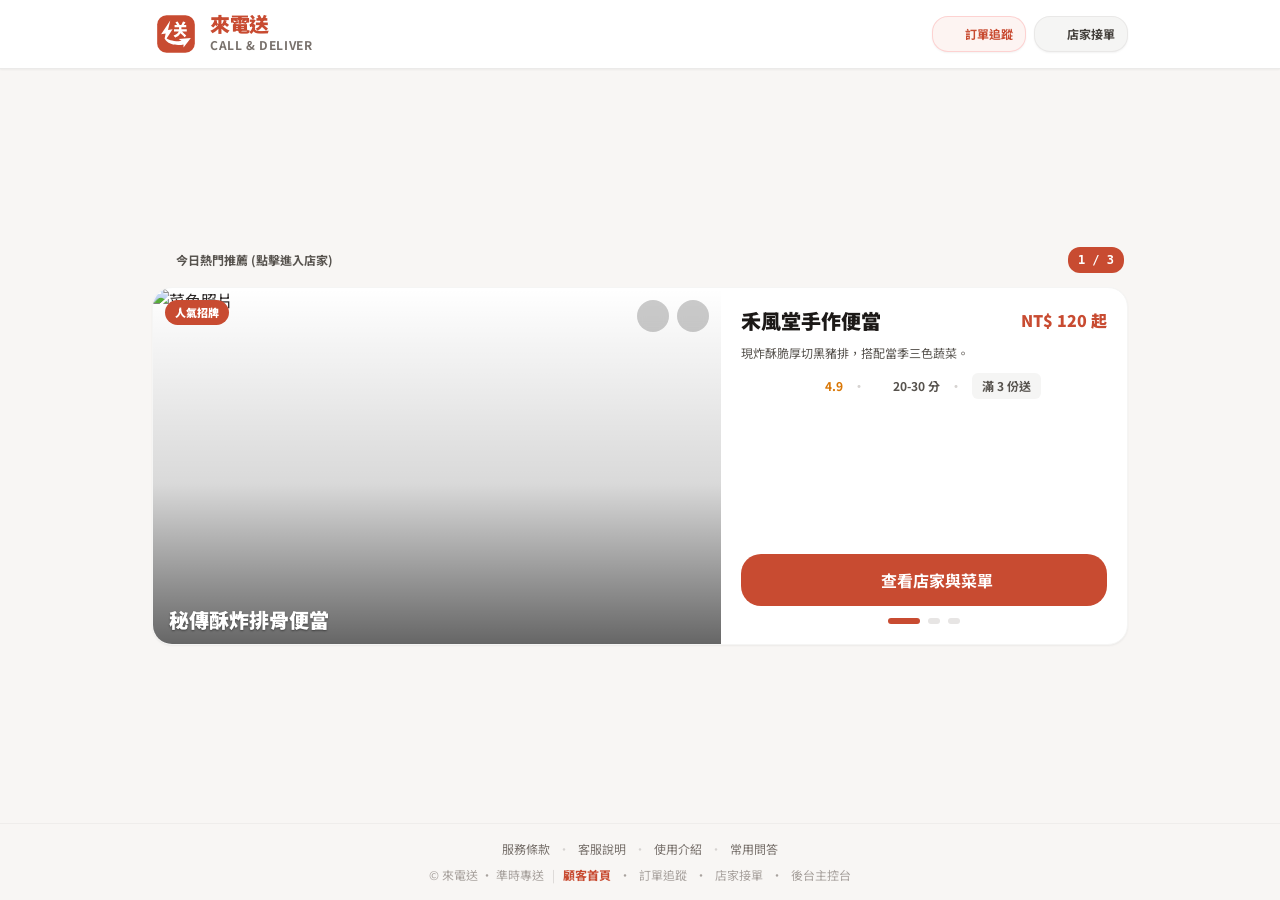
==== commit c1ff0dda: "Update: 移除 Tailwind CSS，全站改為手寫語意化 CSS（v2.0.0） 破壞性變更：全站 class 名稱改為語意化命名，移除 Tailwind CSS Play CDN。  移除" ====
--- a/index.html
+++ b/index.html
@@ -2,382 +2,348 @@
 <html lang="zh-TW">
 <head>
   <meta charset="UTF-8">
-  <meta name="viewport" content="width=device-width, initial-scale=1.0, maximum-scale=1.0, user-scalable=no">
-  <title>來電送 - 首頁與店家介紹</title>
-  <!-- Tailwind CSS -->
-  <script src="https://cdn.tailwindcss.com"></script>
-  <!-- Tailwind 主題設定：必須為傳統 script，詳見 js/core/tailwind-config.js 檔頭說明 -->
-  <script src="./js/core/tailwind-config.js"></script>
-  <!-- Lucide Icons -->
+  <meta name="viewport" content="width=device-width, initial-scale=1.0">
+  <meta name="description" content="來電送 CALL & DELIVER — 午間專送外送平台，瀏覽店家、選購餐點、撥號下單。">
+  <title>來電送 — 首頁與店家介紹</title>
+
+  <!-- Lucide 圖示（runtime 將 <i data-lucide> 換成 SVG） -->
   <script src="https://unpkg.com/lucide@latest"></script>
+
   <!-- Google Fonts: Noto Sans TC -->
   <link rel="preconnect" href="https://fonts.googleapis.com">
   <link rel="preconnect" href="https://fonts.gstatic.com" crossorigin>
   <link href="https://fonts.googleapis.com/css2?family=Noto+Sans+TC:wght@400;500;700;900&display=swap" rel="stylesheet">
-  <!-- 樣式：全站共用 + 本頁專屬（link 需置於 Tailwind CDN 之後，以維持既有層疊順序） -->
+
+  <!-- 樣式：全站共用 + 本頁專屬 -->
   <link rel="stylesheet" href="./css/base.css">
   <link rel="stylesheet" href="./css/pages/index.css">
+
   <!-- file:// 開啟守衛：避免 ES Module 被 CORS 阻擋時無聲失敗 -->
   <script src="./js/core/file-protocol-guard.js"></script>
 </head>
-<body class="text-stone-800 antialiased min-h-screen flex flex-col justify-between selection:bg-red-100 selection:text-brick">
-
-  <!-- ========================================================= -->
-  <!-- 頁面 1：首頁 (Screen 1 - Homepage RWD 手機/平板適應)       -->
-  <!-- ========================================================= -->
-  <div id="page-home" class="min-h-screen flex flex-col justify-between transition-opacity duration-300">
-    
-    <!-- 頂部 Logo 區與快速進入點按鈕 (嚴格使用：大 text-xl、小 text-xs) -->
-    <header class="w-full bg-white/95 backdrop-blur-md border-b border-stone-200/80 sticky top-0 z-30 shadow-xs">
-      <div class="max-w-xl md:max-w-4xl lg:max-w-5xl mx-auto px-4 md:px-6 min-h-16 md:min-h-20 py-2.5 md:py-0 flex flex-wrap items-center justify-between gap-x-3 gap-y-2">
-        
-        <!-- 品牌專屬向量 Logo (統一使用 CoDeliver-logo-1020x1020px-20261021.svg，鎖定 shrink-0 whitespace-nowrap 防換行) -->
-        <div class="flex items-center gap-2.5 cursor-pointer select-none shrink-0" data-action="go-home">
-          <img src="./assets/CoDeliver-logo-1020x1020px-20261021.svg" alt="來電送 Logo" class="w-11 h-11 md:w-12 md:h-12 rounded-2xl object-contain shrink-0">
-          <div class="shrink-0 whitespace-nowrap">
-            <span class="text-xl font-black tracking-tight text-brick leading-none block">來電送</span>
-            <span class="text-xs text-stone-500 font-bold tracking-wider block mt-0.5">CALL & DELIVER</span>
-          </div>
-        </div>
-
-        <!-- 首頁頂部入口按鈕區：1. 顧客「訂單追蹤」按鈕 + 2. 「店家接單」按鈕 -->
-        <div class="flex items-center gap-2 shrink-0">
-          <a id="nav-user-track" href="user_order_track.html" class="text-xs bg-brick-light hover:bg-red-100/80 text-brick px-3 py-2 rounded-xl font-bold border border-red-200/80 flex items-center gap-1.5 transition active:scale-95 shrink-0 whitespace-nowrap shadow-2xs">
-            <i data-lucide="radar" class="w-3.5 h-3.5 text-brick"></i>
+<body>
+
+  <!-- ============================================================ -->
+  <!-- 畫面 1：首頁                                                  -->
+  <!-- ============================================================ -->
+  <div id="page-home" class="page page--home">
+
+    <header class="app-header">
+      <div class="app-header__inner">
+
+        <!-- 品牌識別（點擊回首頁） -->
+        <div class="app-header__brand" data-action="go-home">
+          <img src="./assets/CoDeliver-logo-1020x1020px-20261021.svg" alt="來電送 Logo" class="app-logo">
+          <div class="brand-lockup">
+            <span class="app-brand">來電送</span>
+            <span class="app-brand__sub">CALL &amp; DELIVER</span>
+          </div>
+        </div>
+
+        <!-- 角色入口 -->
+        <nav class="app-header__nav" aria-label="角色切換">
+          <a id="nav-user-track" href="user_order_track.html" class="app-navlink app-navlink--brand app-navlink--shadow">
+            <i data-lucide="radar" class="icon icon--xs icon--brand"></i>
             <span>訂單追蹤</span>
           </a>
-          <a id="nav-store-order" href="order_accept.html" class="text-xs bg-stone-100 hover:bg-stone-200 text-stone-700 px-3 py-2 rounded-xl font-bold border border-stone-200/80 flex items-center gap-1.5 transition active:scale-95 shrink-0 whitespace-nowrap shadow-2xs">
-            <i data-lucide="clipboard-list" class="w-3.5 h-3.5 text-brick"></i>
+          <a id="nav-store-order" href="order_accept.html" class="app-navlink app-navlink--muted app-navlink--shadow">
+            <i data-lucide="clipboard-list" class="icon icon--xs icon--brand"></i>
             <span>店家接單</span>
           </a>
-        </div>
+        </nav>
       </div>
     </header>
 
-    <!-- 中央輪播主視覺區 (手機 max-w-xl / 平板與桌面 md:max-w-4xl lg:max-w-5xl) -->
-    <main class="flex-1 max-w-xl md:max-w-4xl lg:max-w-5xl w-full mx-auto px-4 md:px-6 py-5 md:py-8 flex flex-col justify-center">
-      
-      <!-- 頂部副標列 (小 text-xs) -->
-      <div class="flex items-center justify-between mb-2.5 md:mb-3.5 px-1">
-        <h2 class="text-xs font-bold text-stone-600 flex items-center gap-1.5">
-          <i data-lucide="sparkles" class="w-3.5 h-3.5 text-brick"></i> 今日熱門推薦 (點擊進入店家)
+    <main class="app-main">
+      <div class="home-intro">
+        <h2 class="section-heading">
+          <i data-lucide="sparkles" class="icon icon--xs icon--brand"></i> 今日熱門推薦 (點擊進入店家)
         </h2>
-        <span id="carousel-indicator" class="text-xs font-mono font-bold text-brick bg-brick-light px-2.5 py-0.5 rounded-md">1 / 3</span>
-      </div>
-
-      <!-- 輪播卡片本體 (手機版直式上圖下文 / 平板以上 md:grid-cols-12 左右雙欄寬版卡片) -->
-      <div class="relative bg-white rounded-3xl overflow-hidden shadow-xl shadow-stone-200/70 border border-stone-200/80 grid grid-cols-1 md:grid-cols-12">
-        
-        <!-- 左欄：圖片容器 (手機高比例置頂 h-64 sm:h-72 / 平板占 7/12 高度自適應填滿) -->
-        <div class="md:col-span-7 relative h-64 sm:h-72 md:h-96 lg:h-[420px] w-full overflow-hidden bg-stone-900 cursor-pointer" data-action="open-current-restaurant">
-          <img id="carousel-img" src="" alt="菜色照片" class="w-full h-full object-cover transition-all duration-700 hover:scale-105">
-          <div class="absolute inset-0 bg-gradient-to-t from-black/75 via-transparent to-black/25 pointer-events-none"></div>
-          
-          <!-- 標籤 (小 text-xs) -->
-          <span id="carousel-tag" class="absolute top-3.5 left-3.5 md:top-5 md:left-5 bg-brick text-white text-xs font-bold px-3 py-1 rounded-full shadow-md">
-            人氣招牌
-          </span>
-
-          <!-- 左右快速切換按鈕 -->
-          <div class="absolute inset-x-3 md:inset-x-4 top-1/2 -translate-y-1/2 flex justify-between pointer-events-none z-10">
-            <button data-action="prev-slide" class="pointer-events-auto p-2 md:p-2.5 rounded-full bg-black/40 hover:bg-black/60 text-white backdrop-blur-xs transition active:scale-90 cursor-pointer" aria-label="上一張">
-              <i data-lucide="chevron-left" class="w-5 h-5"></i>
+        <span id="carousel-indicator" class="badge badge--brand badge--mono">1 / 3</span>
+      </div>
+
+      <!-- 輪播卡片 -->
+      <article class="carousel">
+
+        <!-- 左欄：主視覺 -->
+        <div class="carousel__media" data-action="open-current-restaurant">
+          <img id="carousel-img" src="" alt="菜色照片" class="carousel__img">
+          <div class="carousel__scrim" aria-hidden="true"></div>
+
+          <span id="carousel-tag" class="carousel__tag">人氣招牌</span>
+
+          <div class="carousel__arrows">
+            <button type="button" data-action="prev-slide" class="carousel__arrow" aria-label="上一張">
+              <i data-lucide="chevron-left" class="icon icon--md"></i>
             </button>
-            <button data-action="next-slide" class="pointer-events-auto p-2 md:p-2.5 rounded-full bg-black/40 hover:bg-black/60 text-white backdrop-blur-xs transition active:scale-90 cursor-pointer" aria-label="下一張">
-              <i data-lucide="chevron-right" class="w-5 h-5"></i>
+            <button type="button" data-action="next-slide" class="carousel__arrow" aria-label="下一張">
+              <i data-lucide="chevron-right" class="icon icon--md"></i>
             </button>
           </div>
 
-          <!-- 圖片覆蓋菜名 (大 text-xl) -->
-          <div class="absolute bottom-3 left-4 right-4 md:bottom-5 md:left-6 md:right-6 text-white pointer-events-none">
-            <p id="carousel-dish" class="text-xl font-black drop-shadow-sm truncate"></p>
-          </div>
-        </div>
-
-        <!-- 右欄：資訊與按鈕內容 (平板占 5/12，垂直分散對齊) -->
-        <div class="md:col-span-5 p-4 md:p-7 lg:p-8 flex flex-col justify-between gap-3 md:gap-6">
-          <div class="flex flex-col gap-2 md:gap-3.5">
-            <!-- 店名 (中 text-base) 與 起送價 (大 text-xl) -->
-            <div class="flex items-center md:items-start md:flex-col md:gap-2 justify-between cursor-pointer" data-action="open-current-restaurant">
-              <h3 id="carousel-title" class="text-base font-black text-stone-900 tracking-tight hover:text-brick transition"></h3>
-              <span id="carousel-price" class="text-xl font-black text-brick font-mono"></span>
-            </div>
-
-            <!-- 精簡菜色介紹短句 (小 text-xs) -->
-            <p id="carousel-desc" class="text-xs text-stone-600 mt-1 md:mt-0 line-clamp-1 md:line-clamp-3 leading-relaxed"></p>
-
-            <!-- 基本資訊指標 (小 text-xs) -->
-            <div class="flex flex-wrap items-center gap-2 mt-2.5 md:mt-2 text-xs text-stone-600">
-              <span class="flex items-center gap-1 font-bold text-amber-600">
-                <i data-lucide="star" class="w-3.5 h-3.5 fill-amber-500 text-amber-500"></i>
+          <p id="carousel-dish" class="carousel__dish"></p>
+        </div>
+
+        <!-- 右欄：資訊與操作 -->
+        <div class="carousel__body">
+          <div class="carousel__head">
+            <div class="carousel__title-row" data-action="open-current-restaurant">
+              <h3 id="carousel-title" class="carousel__title"></h3>
+              <span id="carousel-price" class="carousel__price"></span>
+            </div>
+
+            <p id="carousel-desc" class="carousel__desc u-clamp-1 u-clamp-3-md"></p>
+
+            <ul class="meta-row meta-row--tight">
+              <li class="meta meta--rating">
+                <i data-lucide="star" class="icon icon--xs"></i>
                 <span id="carousel-rating">4.9</span>
-              </span>
-              <span>•</span>
-              <span id="carousel-time" class="flex items-center gap-1 font-medium">
-                <i data-lucide="clock" class="w-3.5 h-3.5"></i> 20-30 分
-              </span>
-              <span>•</span>
-              <span id="carousel-min" class="bg-stone-100 text-stone-700 px-2 py-0.5 rounded font-bold"></span>
-            </div>
-          </div>
-
-          <div class="flex flex-col gap-3 md:gap-5">
-            <!-- 動作按鈕：無縫跳轉店家頁 (中 text-base) -->
-            <div class="pt-1 md:pt-0">
-              <button data-action="open-current-restaurant" class="w-full bg-brick hover:bg-brick-dark active:scale-[0.98] text-white font-bold py-3 md:py-3.5 px-4 rounded-2xl text-base flex items-center justify-center gap-2 shadow-lg shadow-red-950/15 transition cursor-pointer">
-                <i data-lucide="utensils" class="w-4 h-4"></i> 查看店家與菜單
-              </button>
-            </div>
-
-            <!-- 底部圓點指示條 -->
-            <div class="flex gap-1.5 justify-center">
-              <button data-action="go-slide" data-index="0" class="h-1.5 rounded-full transition-all duration-300 indicator-bar w-8 bg-brick cursor-pointer"></button>
-              <button data-action="go-slide" data-index="1" class="h-1.5 rounded-full transition-all duration-300 indicator-bar w-3 bg-stone-200 cursor-pointer"></button>
-              <button data-action="go-slide" data-index="2" class="h-1.5 rounded-full transition-all duration-300 indicator-bar w-3 bg-stone-200 cursor-pointer"></button>
-            </div>
-          </div>
-        </div>
-      </div>
+              </li>
+              <li class="meta__dot" aria-hidden="true">•</li>
+              <li id="carousel-time" class="meta">
+                <i data-lucide="clock" class="icon icon--xs"></i> 20-30 分
+              </li>
+              <li class="meta__dot" aria-hidden="true">•</li>
+              <li><span id="carousel-min" class="tag tag--neutral"></span></li>
+            </ul>
+          </div>
+
+          <div class="carousel__actions">
+            <button type="button" data-action="open-current-restaurant" class="btn btn--primary btn--full">
+              <i data-lucide="utensils" class="icon icon--sm"></i> 查看店家與菜單
+            </button>
+
+            <div class="carousel__dots" role="tablist" aria-label="輪播頁面">
+              <button type="button" data-action="go-slide" data-index="0" class="indicator-bar" aria-label="第 1 張"></button>
+              <button type="button" data-action="go-slide" data-index="1" class="indicator-bar" aria-label="第 2 張"></button>
+              <button type="button" data-action="go-slide" data-index="2" class="indicator-bar" aria-label="第 3 張"></button>
+            </div>
+          </div>
+        </div>
+      </article>
     </main>
 
-    <!-- 頁尾 (小 text-xs)：平台資訊檢視與角色切換小字連結 -->
-    <footer class="w-full text-center py-4 px-4 text-xs text-stone-600 space-y-1.5 border-t border-stone-200/50 bg-white/50">
-      <div class="flex flex-wrap items-center justify-center gap-x-3 gap-y-1">
-        <button data-action="open-cms" data-key="terms" class="hover:text-brick underline-offset-2 hover:underline cursor-pointer">服務條款</button>
-        <span class="text-stone-300">•</span>
-        <button data-action="open-cms" data-key="support" class="hover:text-brick underline-offset-2 hover:underline cursor-pointer">客服說明</button>
-        <span class="text-stone-300">•</span>
-        <button data-action="open-cms" data-key="intro" class="hover:text-brick underline-offset-2 hover:underline cursor-pointer">使用介紹</button>
-        <span class="text-stone-300">•</span>
-        <button data-action="open-cms" data-key="faq" class="hover:text-brick underline-offset-2 hover:underline cursor-pointer">常用問答</button>
-      </div>
-      <div class="flex flex-wrap items-center justify-center gap-x-2.5 gap-y-1 text-stone-500">
+    <footer class="app-footer app-footer--bordered">
+      <nav class="link-row" aria-label="平台資訊">
+        <button type="button" data-action="open-cms" data-key="terms" class="link-inline">服務條款</button>
+        <span class="dot-sep" aria-hidden="true">•</span>
+        <button type="button" data-action="open-cms" data-key="support" class="link-inline">客服說明</button>
+        <span class="dot-sep" aria-hidden="true">•</span>
+        <button type="button" data-action="open-cms" data-key="intro" class="link-inline">使用介紹</button>
+        <span class="dot-sep" aria-hidden="true">•</span>
+        <button type="button" data-action="open-cms" data-key="faq" class="link-inline">常用問答</button>
+      </nav>
+      <nav class="link-row link-row--muted" aria-label="頁面導覽">
         <span>© 來電送 • 準時專送</span>
-        <span class="text-stone-300">|</span>
-        <a href="index.html" class="text-brick font-bold hover:underline">顧客首頁</a>
-        <span>·</span>
-        <a href="user_order_track.html" class="hover:text-brick hover:underline">訂單追蹤</a>
-        <span>·</span>
-        <a href="order_accept.html" class="hover:text-brick hover:underline">店家接單</a>
-        <span>·</span>
-        <a href="controller.html" class="hover:text-brick hover:underline">後台主控台</a>
-      </div>
+        <span class="dot-sep" aria-hidden="true">|</span>
+        <a href="index.html" class="link-inline link-inline--current">顧客首頁</a>
+        <span aria-hidden="true">·</span>
+        <a href="user_order_track.html" class="link-inline">訂單追蹤</a>
+        <span aria-hidden="true">·</span>
+        <a href="order_accept.html" class="link-inline">店家接單</a>
+        <span aria-hidden="true">·</span>
+        <a href="controller.html" class="link-inline">後台主控台</a>
+      </nav>
     </footer>
   </div>
 
-  <!-- ========================================================= -->
-  <!-- 頁面 2：店家介紹頁面 (Screen 2 - 店家介紹與菜單 RWD 適應) -->
-  <!-- ========================================================= -->
-  <div id="page-detail" class="hidden min-h-screen flex flex-col justify-between bg-stone-50 pb-24 md:pb-28 transition-opacity duration-300">
-    
-    <!-- 頂部導航 (左側返回、標題、右上角外送車含 Badge) -->
-    <header class="w-full bg-white/95 backdrop-blur-md border-b border-stone-200 sticky top-0 z-40">
-      <div class="max-w-xl md:max-w-4xl lg:max-w-5xl mx-auto px-4 md:px-6 h-16 md:h-20 flex items-center justify-between">
-        <button data-action="go-home" class="w-10 h-10 md:w-11 md:h-11 rounded-xl bg-stone-100 hover:bg-stone-200 flex items-center justify-center text-stone-700 transition active:scale-95 cursor-pointer">
-          <i data-lucide="arrow-left" class="w-5 h-5"></i>
-        </button>
-        <span class="text-base font-bold text-stone-800 tracking-wide">店家介紹與菜單</span>
-        <button data-action="focus-cart-bottom" class="relative w-10 h-10 md:w-11 md:h-11 rounded-xl bg-brick-light flex items-center justify-center text-brick transition active:scale-95 cursor-pointer">
-          <i data-lucide="truck" class="w-5 h-5"></i>
-          <span id="detail-cart-badge" class="hidden absolute -top-1 -right-1 bg-brick text-white text-xs w-5 h-5 font-bold rounded-full flex items-center justify-center shadow-xs">0</span>
+  <!-- ============================================================ -->
+  <!-- 畫面 2：店家介紹與菜單                                        -->
+  <!-- ============================================================ -->
+  <div id="page-detail" class="page page--detail hidden">
+
+    <header class="app-header app-header--flat">
+      <div class="detail-bar">
+        <button type="button" data-action="go-home" class="icon-btn icon-btn--neutral" aria-label="返回首頁">
+          <i data-lucide="arrow-left" class="icon icon--md"></i>
+        </button>
+        <span class="detail-bar__title">店家介紹與菜單</span>
+        <button type="button" data-action="focus-cart-bottom" class="icon-btn icon-btn--brand" aria-label="前往購物車">
+          <i data-lucide="truck" class="icon icon--md"></i>
+          <span id="detail-cart-badge" class="badge badge--brand badge--count hidden">0</span>
         </button>
       </div>
     </header>
 
-    <!-- 店家主體內容容器 (手機單欄 / 平板與桌面 md:grid-cols-12 左右雙欄看板) -->
-    <main class="max-w-xl md:max-w-4xl lg:max-w-5xl w-full mx-auto px-4 md:px-6 py-4 md:py-7 flex-1">
-      <div class="grid grid-cols-1 md:grid-cols-12 gap-4 md:gap-6 items-start">
-        
-        <!-- 左欄 (平板占 5/12)：店家形象圖與基本資訊卡 -->
-        <div class="md:col-span-5 relative bg-white rounded-3xl overflow-hidden shadow-md border border-stone-100">
-          
-          <!-- Hero 店家形象大圖 -->
-          <div class="relative h-48 sm:h-56 md:h-52 lg:h-60 w-full">
-            <img id="detail-hero-img" src="" alt="店家大圖" class="w-full h-full object-cover">
-            <div class="absolute inset-0 bg-gradient-to-t from-black/70 via-black/20 to-transparent"></div>
-            
-            <div class="absolute bottom-3 left-4 right-4 text-white">
-              <span id="detail-tag" class="text-xs font-bold bg-brick px-2.5 py-0.5 rounded-full inline-block mb-1">精選餐廳</span>
-              <h1 id="detail-name" class="text-xl font-black tracking-tight drop-shadow-sm"></h1>
-            </div>
-          </div>
-
-          <!-- 店家基本資訊與地址 (嚴格使用：小 text-xs) -->
-          <div class="p-4 md:p-5 border-b border-stone-100">
-            
-            <!-- 門市地址欄位 -->
-            <div class="flex items-start gap-2 text-xs text-stone-700 mb-3 bg-stone-50 p-2.5 md:p-3 rounded-xl border border-stone-200/60">
-              <i data-lucide="map-pin" class="w-4 h-4 text-brick shrink-0 mt-0.5"></i>
-              <div class="flex-1 min-w-0">
-                <span class="text-stone-500 font-semibold block text-xs">店家門市地址</span>
-                <span id="detail-address" class="font-bold text-stone-900 block mt-0.5"></span>
+    <main class="app-main app-main--top">
+      <div class="detail-grid">
+
+        <!-- 左欄：店家形象與資訊 -->
+        <section class="store-card">
+          <div class="store-card__hero">
+            <img id="detail-hero-img" src="" alt="店家大圖" class="store-card__img">
+            <div class="store-card__scrim" aria-hidden="true"></div>
+            <div class="store-card__hero-text">
+              <span id="detail-tag" class="tag tag--brand">精選餐廳</span>
+              <h1 id="detail-name" class="store-card__name"></h1>
+            </div>
+          </div>
+
+          <div class="store-card__info">
+            <!-- 門市地址 -->
+            <div class="info-box">
+              <i data-lucide="map-pin" class="icon icon--sm icon--brand info-box__icon"></i>
+              <div class="u-grow">
+                <span class="info-box__label">店家門市地址</span>
+                <span id="detail-address" class="info-box__value"></span>
               </div>
             </div>
 
-            <div class="flex flex-wrap items-center gap-x-4 gap-y-2 text-xs text-stone-600 mb-3.5">
-              <span class="flex items-center gap-1 text-amber-600 font-bold">
-                <i data-lucide="star" class="w-3.5 h-3.5 fill-amber-500 text-amber-500"></i>
+            <ul class="meta-row">
+              <li class="meta meta--rating">
+                <i data-lucide="star" class="icon icon--xs"></i>
                 <span id="detail-rating">4.9</span>
-              </span>
-              <span class="flex items-center gap-1">
-                <i data-lucide="clock" class="w-3.5 h-3.5 text-stone-600"></i>
+              </li>
+              <li class="meta">
+                <i data-lucide="clock" class="icon icon--xs"></i>
                 <span id="detail-hours">10:30 - 13:30</span>
-              </span>
-              <span class="flex items-center gap-1">
-                <i data-lucide="phone" class="w-3.5 h-3.5 text-stone-600"></i>
+              </li>
+              <li class="meta">
+                <i data-lucide="phone" class="icon icon--xs"></i>
                 <span id="detail-phone">02-2398-1122</span>
-              </span>
-            </div>
-
-            <!-- 最低外送要求標籤 (小 text-xs) -->
-            <div class="bg-brick-light/80 border border-red-200/60 rounded-xl p-3 flex items-center justify-between">
-              <div class="flex items-center gap-2">
-                <div class="w-8 h-8 rounded-lg bg-brick text-white flex items-center justify-center shrink-0 shadow-xs">
-                  <i data-lucide="package-check" class="w-4 h-4"></i>
+              </li>
+            </ul>
+
+            <!-- 最低外送要求 -->
+            <div class="min-order">
+              <div class="min-order__left">
+                <div class="min-order__icon">
+                  <i data-lucide="package-check" class="icon icon--sm"></i>
                 </div>
                 <div>
-                  <span class="text-xs font-bold text-stone-800 block">最低外送數量</span>
-                  <span id="detail-min-text" class="text-xs text-brick font-bold">滿 3 份送</span>
+                  <span class="min-order__label">最低外送數量</span>
+                  <span id="detail-min-text" class="min-order__value">滿 3 份送</span>
                 </div>
               </div>
-              <span id="detail-store-status-tag" class="text-xs bg-white text-stone-600 px-2.5 py-1 rounded-md border border-stone-200 font-bold">免外送費</span>
-            </div>
-          </div>
-
-          <!-- 外送範圍限制遮罩 (手繪稿中的【外送範圍限制 - 客人無法下單 mask】) -->
-          <div id="range-mask" class="hidden absolute inset-0 z-20 out-of-range-mask flex flex-col items-center justify-center p-6 text-center">
-            <div class="bg-white/95 p-5 rounded-2xl shadow-2xl border-2 border-brick max-w-sm w-full mx-auto">
-              <div class="w-10 h-10 rounded-full bg-red-100 text-brick flex items-center justify-center mx-auto mb-2.5">
-                <i data-lucide="map-pin-off" class="w-5 h-5"></i>
+              <span id="detail-store-status-tag" class="tag tag--outline">免外送費</span>
+            </div>
+          </div>
+
+          <!-- 外送範圍限制遮罩 -->
+          <div id="range-mask" class="range-mask out-of-range-mask hidden">
+            <div class="range-mask__panel">
+              <div class="range-mask__icon">
+                <i data-lucide="map-pin-off" class="icon icon--md"></i>
               </div>
-              <h3 class="text-xl font-black text-stone-900 mb-1">超出外送範圍</h3>
-              <p class="text-xs text-stone-600 mb-3 leading-relaxed">
+              <h3 class="range-mask__title">超出外送範圍</h3>
+              <p class="range-mask__desc">
                 您的位置超出本店午餐外送半徑，目前無法提供送餐服務。
               </p>
-              <button data-action="toggle-range" class="w-full bg-stone-800 text-white text-xs font-bold py-2.5 rounded-xl hover:bg-black transition active:scale-95">
+              <button type="button" data-action="toggle-range" class="btn btn--dark btn--full btn--sm">
                 切換回範圍內測試
               </button>
             </div>
           </div>
-        </div>
-
-        <!-- 右欄 (平板占 7/12)：今日供應菜單列表 (小 text-xs、中 text-base、大 text-xl) -->
-        <div class="md:col-span-7 mb-4 md:mb-0">
-          <div class="flex items-center justify-between mb-2.5 md:mb-3 px-1">
-            <h2 class="text-xs font-bold text-stone-600 flex items-center gap-1.5">
-              <i data-lucide="book-open" class="w-3.5 h-3.5 text-brick"></i> 今日供應菜單
+        </section>
+
+        <!-- 右欄：菜單 -->
+        <section class="menu-column">
+          <div class="home-intro">
+            <h2 class="section-heading">
+              <i data-lucide="book-open" class="icon icon--xs icon--brand"></i> 今日供應菜單
             </h2>
-            <span id="customer-identity-hint" class="text-xs font-bold text-stone-500">訂餐人：王小明</span>
-          </div>
-          <div id="detail-menu-list" class="space-y-2.5 md:space-y-3">
-            <!-- 菜單卡片動態渲染於此 -->
-          </div>
-        </div>
-
+            <span id="customer-identity-hint" class="section-note">訂餐人：王小明</span>
+          </div>
+          <div id="detail-menu-list" class="menu-list">
+            <!-- 菜單卡片由 JS 動態渲染 -->
+          </div>
+        </section>
       </div>
     </main>
 
-    <!-- 店家介紹頁尾小字連結 -->
-    <footer class="w-full text-center py-3 px-4 text-xs text-stone-500">
-      <div class="flex flex-wrap items-center justify-center gap-x-2.5 gap-y-1">
+    <footer class="app-footer app-footer--plain">
+      <nav class="link-row link-row--muted" aria-label="頁面導覽">
         <span>© 來電送</span>
-        <span>|</span>
-        <a href="index.html" class="text-brick font-bold hover:underline">顧客首頁</a>
-        <span>·</span>
-        <a href="user_order_track.html" class="hover:text-brick hover:underline">訂單追蹤</a>
-        <span>·</span>
-        <a href="order_accept.html" class="hover:text-brick hover:underline">店家接單</a>
-        <span>·</span>
-        <a href="controller.html" class="hover:text-brick hover:underline">後台主控台</a>
-      </div>
+        <span aria-hidden="true">|</span>
+        <a href="index.html" class="link-inline link-inline--current">顧客首頁</a>
+        <span aria-hidden="true">·</span>
+        <a href="user_order_track.html" class="link-inline">訂單追蹤</a>
+        <span aria-hidden="true">·</span>
+        <a href="order_accept.html" class="link-inline">店家接單</a>
+        <span aria-hidden="true">·</span>
+        <a href="controller.html" class="link-inline">後台主控台</a>
+      </nav>
     </footer>
 
-    <!-- 底部固定 Buy 欄 (對應草圖底部 🛺 buy 按鈕，支援手機與平板寬度對齊) -->
-    <div class="fixed bottom-0 inset-x-0 bg-white/95 backdrop-blur-md border-t border-stone-200 p-3 md:py-3.5 md:px-6 z-30 shadow-lg">
-      <div class="max-w-xl md:max-w-4xl lg:max-w-5xl mx-auto flex items-center justify-between gap-3 md:gap-6">
-        <div class="flex items-center gap-2.5 md:gap-3">
-          <div class="w-11 h-11 md:w-12 md:h-12 rounded-2xl bg-brick-light flex items-center justify-center text-brick">
-            <i data-lucide="truck" class="w-5 h-5"></i>
+    <!-- 底部固定結帳列 -->
+    <div class="checkout-bar">
+      <div class="checkout-bar__inner">
+        <div class="checkout-bar__summary">
+          <div class="checkout-bar__icon">
+            <i data-lucide="truck" class="icon icon--md"></i>
           </div>
           <div>
-            <div class="text-xs text-stone-600">已選 <span id="cart-count" class="font-bold text-brick">0</span> 份</div>
-            <div class="text-xl font-black text-stone-900 font-mono">NT$ <span id="cart-price">0</span></div>
-          </div>
-        </div>
-
-        <button id="btn-buy" data-action="handle-buy" class="flex-1 md:max-w-sm bg-brick hover:bg-brick-dark text-white font-bold py-3.5 px-4 rounded-2xl text-base flex items-center justify-center gap-2 shadow-lg shadow-red-950/15 active:scale-[0.98] transition cursor-pointer">
-          <i data-lucide="phone-outgoing" class="w-4 h-4"></i>
+            <div class="checkout-bar__count">已選 <span id="cart-count" class="checkout-bar__count-value">0</span> 份</div>
+            <div class="checkout-bar__price u-mono">NT$ <span id="cart-price">0</span></div>
+          </div>
+        </div>
+
+        <button type="button" id="btn-buy" data-action="handle-buy" class="btn btn--primary btn--grow">
+          <i data-lucide="phone-outgoing" class="icon icon--sm"></i>
           <span id="btn-buy-text">立即來電訂餐</span>
         </button>
       </div>
-      <!-- 起送數量提示條 -->
-      <div id="cart-warning" class="max-w-xl md:max-w-4xl lg:max-w-5xl mx-auto text-center text-xs text-amber-700 font-bold pt-1 hidden">
+      <p id="cart-warning" class="checkout-bar__warning hidden">
         ⚠️ 尚未達起送門檻（還差 <span id="need-more-count">0</span> 份）
-      </div>
+      </p>
     </div>
   </div>
 
-  <!-- ========================================================= -->
-  <!-- 來電下單確認彈窗 (可選擇模擬顧客身分驗證黑名單機制)       -->
-  <!-- ========================================================= -->
-  <div id="modal-call" class="fixed inset-0 bg-stone-950/60 backdrop-blur-xs z-50 flex items-center justify-center p-4 hidden">
-    <div class="bg-white rounded-3xl max-w-sm md:max-w-md w-full p-5 md:p-6 text-center shadow-2xl relative">
-      <div class="w-12 h-12 bg-brick-light text-brick rounded-2xl flex items-center justify-center mx-auto mb-3">
-        <i data-lucide="phone-call" class="w-6 h-6"></i>
-      </div>
-      <h3 class="text-xl font-black text-stone-900">確認撥打訂餐？</h3>
-
-      <!-- 訂餐顧客身分選擇（連動後台顧客黑名單權限，加上 min-w-0 w-full overflow-hidden 防止表單元素撐破灰框） -->
-      <div class="mt-3 text-left bg-stone-50 p-3 rounded-xl border border-stone-200/80 space-y-2.5 overflow-hidden">
-        <div class="flex flex-col sm:flex-row sm:items-center gap-1 sm:gap-2 min-w-0">
-          <label for="order-customer-select" class="text-xs font-bold text-stone-600 shrink-0">訂餐顧客：</label>
-          <select id="order-customer-select" class="w-full sm:flex-1 min-w-0 max-w-full bg-white border border-stone-300 rounded-lg px-2.5 py-1.5 text-xs font-bold text-stone-900 focus:outline-none focus:border-brick truncate">
-          </select>
-        </div>
-        <div class="flex flex-col sm:flex-row sm:items-center gap-1 sm:gap-2 min-w-0">
-          <label for="order-address-input" class="text-xs font-bold text-stone-600 shrink-0">外送地址：</label>
-          <input id="order-address-input" type="text" value="台北市信義區松高路 11 號 5 樓" class="w-full sm:flex-1 min-w-0 max-w-full bg-white border border-stone-300 rounded-lg px-2.5 py-1.5 text-xs font-bold text-stone-900 focus:outline-none focus:border-brick">
-        </div>
-      </div>
-
-      <p id="modal-desc" class="text-xs text-stone-600 my-2.5 leading-relaxed bg-stone-50 p-3 md:p-3.5 rounded-xl border border-stone-100 text-left"></p>
-      
-      <p id="modal-blacklist-alert" class="text-xs text-amber-600 font-bold mb-4 bg-amber-50 py-1.5 px-2.5 rounded-lg border border-amber-100">
+  <!-- ============================================================ -->
+  <!-- 來電下單確認彈窗                                              -->
+  <!-- ============================================================ -->
+  <div id="modal-call" class="modal hidden" role="dialog" aria-modal="true" aria-labelledby="modal-call-title">
+    <div class="modal__panel modal__panel--sm">
+      <div class="modal__icon modal__icon--brand">
+        <i data-lucide="phone-call" class="icon icon--lg"></i>
+      </div>
+      <h3 id="modal-call-title" class="modal__title">確認撥打訂餐？</h3>
+
+      <div class="form-block">
+        <div class="form-row">
+          <label for="order-customer-select" class="form-row__label">訂餐顧客：</label>
+          <select id="order-customer-select" class="field"></select>
+        </div>
+        <div class="form-row">
+          <label for="order-address-input" class="form-row__label">外送地址：</label>
+          <input id="order-address-input" type="text" value="台北市信義區松高路 11 號 5 樓" class="field">
+        </div>
+      </div>
+
+      <p id="modal-desc" class="modal__note"></p>
+
+      <p id="modal-blacklist-alert" class="alert alert--warning">
         📌 提醒：送出即不可改單/棄單。
       </p>
 
-      <div class="flex gap-2.5">
-        <button data-action="close-call-modal" class="flex-1 py-2.5 md:py-3 text-stone-600 bg-stone-100 hover:bg-stone-200 font-bold rounded-xl text-base transition active:scale-95 cursor-pointer">
+      <div class="modal__actions">
+        <button type="button" data-action="close-call-modal" class="btn btn--ghost-neutral">
           取消
         </button>
-        <button id="modal-call-btn" data-action="submit-order" class="flex-1 py-2.5 md:py-3 bg-brick hover:bg-brick-dark text-white font-bold rounded-xl text-base shadow-md transition flex items-center justify-center gap-1.5 active:scale-95 cursor-pointer">
-          <i data-lucide="phone" class="w-4 h-4"></i> 撥號下單
+        <button type="button" id="modal-call-btn" data-action="submit-order" class="btn btn--primary btn--raised">
+          <i data-lucide="phone" class="icon icon--sm"></i> 撥號下單
         </button>
       </div>
     </div>
   </div>
 
-  <!-- ========================================================= -->
-  <!-- 平台條款 / 客服說明 / 使用介紹 / 常用問答 檢視彈窗         -->
-  <!-- ========================================================= -->
-  <div id="modal-cms-info" class="fixed inset-0 bg-stone-950/60 backdrop-blur-xs z-50 flex items-center justify-center p-4 hidden">
-    <div class="bg-white rounded-3xl max-w-md w-full p-5 md:p-6 shadow-2xl relative">
-      <div class="flex items-center justify-between border-b border-stone-200 pb-3 mb-3">
-        <h3 id="modal-cms-title" class="text-base font-black text-stone-900">服務條款</h3>
-        <span id="modal-cms-updated" class="text-xs text-stone-400"></span>
-      </div>
-      <!-- 分類快速切換 -->
-      <div id="modal-cms-tabs" class="flex flex-wrap gap-1.5 mb-3"></div>
-      <div id="modal-cms-body" class="text-xs text-stone-700 leading-relaxed whitespace-pre-line bg-stone-50 p-3.5 rounded-2xl border border-stone-200/70 max-h-64 overflow-y-auto"></div>
-      <button data-action="close-cms-modal" class="mt-4 w-full py-2.5 bg-brick hover:bg-brick-dark text-white font-bold rounded-xl text-base transition active:scale-95 cursor-pointer">
+  <!-- ============================================================ -->
+  <!-- 平台條款 / 客服說明 / 使用介紹 / 常用問答 檢視彈窗            -->
+  <!-- ============================================================ -->
+  <div id="modal-cms-info" class="modal hidden" role="dialog" aria-modal="true" aria-labelledby="modal-cms-title">
+    <div class="modal__panel modal__panel--md">
+      <div class="modal__head">
+        <h3 id="modal-cms-title" class="modal__title modal__title--flush">服務條款</h3>
+        <span id="modal-cms-updated" class="modal__timestamp"></span>
+      </div>
+      <div id="modal-cms-tabs" class="cms-tabs"></div>
+      <div id="modal-cms-body" class="cms-body"></div>
+      <button type="button" data-action="close-cms-modal" class="btn btn--primary btn--full btn--block">
         關閉
       </button>
     </div>
   </div>
 
-  <!-- ========================================================= -->
-  <!-- JavaScript: 全站共用狀態同步、雙頁切換、輪播與購物車管理  -->
-  <!-- ========================================================= -->
   <script type="module" src="./js/pages/index.js"></script>
 </body>
-</html>+</html>
--- a/css/base.css
+++ b/css/base.css
@@ -1,27 +1,1365 @@
 /* ==========================================================================
-   來電送 CALL & DELIVER — 全站共用樣式 (base.css)
+   來電送 CALL & DELIVER — 全站設計權杖 (base.css)
    --------------------------------------------------------------------------
-   只放「四個頁面都會用到」的樣式。
-   頁面專屬樣式請放在 css/pages/<page>.css。
+   這是**唯一**的樣式進入點。四個頁面的 HTML 都只引入這一份 + 自己的 page css：
+       <link rel="stylesheet" href="./css/base.css">
+       <link rel="stylesheet" href="./css/pages/<page>.css">
+
+   本檔分為六段，依固定順序排列（順序會影響層疊結果，不可任意調換）：
+     1. 設計權杖      -- 色彩、字級、間距、圓角、陰影、動態
+     2. Reset         -- 現代化最小重置（取代 Tailwind Preflight）
+     3. 基礎元素      -- body / 連結 / 表單 / 圖片 / 選取
+     4. 版面骨架      -- .app-shell / .app-header / .app-main / .app-footer
+     5. 共用元件      -- 卡片、按鈕、徽章、頁籤、表格、彈窗、提示
+     6. 輔助類        -- 少量單一職責的 .u-* 工具類
+
+   頁面專屬樣式一律放 css/pages/<page>.css，不得回寫本檔。
+
+   ⚠ 本專案已於 2.0.0 移除 Tailwind。所有 class 皆為此處定義的原生 CSS，
+     不存在「寫了 class 卻沒有對應規則」的靜默失效風險。
    ========================================================================== */
 
+/* ==========================================================================
+   1. 設計權杖
+   --------------------------------------------------------------------------
+   命名規則：--<類別>-<語意>-<變體>
+   全站顏色一律引用權杖，不得在元件中寫死色碼。
+   ========================================================================== */
+
+:root {
+  /* -- 品牌色：brick（磚紅），對應原本的 tailwind.config 主題 -- */
+  --color-brick: #C84B31;
+  --color-brick-dark: #A53B24;
+  --color-brick-light: #FDF4F2;
+  --color-brick-tint: #F7E4E0;   /* 原 bg-brick-light/70|/80 統一為單一值 */
+  --color-brick-soft: #FBE9E5;   /* 原 hover:bg-red-100/80 */
+
+  /* -- 中性色：stone（暖灰），自 Tailwind stone 色階沿用既有數值 -- */
+  --color-stone-50: #FAFAF9;
+  --color-stone-100: #F5F5F4;
+  --color-stone-200: #E7E5E4;
+  --color-stone-300: #D6D3D1;
+  --color-stone-400: #A8A29E;
+  --color-stone-500: #78716C;
+  --color-stone-600: #57534E;
+  --color-stone-700: #44403C;
+  --color-stone-800: #292524;
+  --color-stone-900: #1C1917;
+  --color-stone-950: #0C0A09;
+
+  /* -- 語意色：成功 / 警示 / 危險 -- */
+  --color-emerald-50: #ECFDF5;
+  --color-emerald-100: #D1FAE5;
+  --color-emerald-200: #A7F3D0;
+  --color-emerald-600: #059669;
+  --color-emerald-700: #047857;
+  --color-emerald-800: #065F46;
+  --color-amber-50: #FFFBEB;
+  --color-amber-100: #FEF3C7;
+  --color-amber-500: #F59E0B;
+  --color-amber-600: #D97706;
+  --color-amber-700: #B45309;
+  --color-red-50: #FEF2F2;
+  --color-red-100: #FEE2E2;
+  --color-red-200: #FECACA;
+  --color-red-600: #DC2626;
+  --color-red-700: #B91C1C;
+  --color-red-900: #7F1D1D;
+
+  /* -- 表面與文字（語意別名，優先使用這些） -- */
+  --color-surface: #FFFFFF;
+  --color-surface-alt: var(--color-stone-50);
+  --color-canvas: #F8F6F4;                   /* 原本的 body 背景 */
+  --color-border: var(--color-stone-200);
+  --color-border-strong: var(--color-stone-300);
+  --color-text: var(--color-stone-800);      /* 原 body text-stone-800 */
+  --color-text-muted: var(--color-stone-600);
+  --color-text-subtle: var(--color-stone-500);
+  --color-text-faint: var(--color-stone-400);
+  --color-text-invert: #FFFFFF;
+
+  /* -- 半透明表面（原本散落 6 種 black / 4 種 white 透明度） -- */
+  --color-header-bg: rgba(255, 255, 255, 0.95);
+  --color-header-border: rgba(231, 229, 228, 0.8);
+  --color-muted-bg: rgba(255, 255, 255, 0.5);   /* 條碼 / 分隔底 */
+  --color-scrim: rgba(12, 10, 9, 0.6);          /* 彈窗遮罩，統一為 60% */
+  --color-scrim-soft: rgba(0, 0, 0, 0.4);       /* 圖片上方的按鈕底 */
+  --color-scrim-strong: rgba(0, 0, 0, 0.6);     /* 同上 hover */
+  --color-glass: rgba(0, 0, 0, 0.2);            /* 圖片上方的膠囊標籤 */
+
+  /* -- 字型 -- */
+  --font-sans: "Noto Sans TC", system-ui, -apple-system, "Segoe UI", sans-serif;
+  --font-mono: ui-monospace, "SFMono-Regular", "Menlo", "Consolas", monospace;
+
+  /* -- 字級（1rem = 16px） -- */
+  --text-2xs: 0.6875rem;   /* 11px  極小標籤 */
+  --text-xs: 0.75rem;      /* 12px  小字（原 text-xs） */
+  --text-sm: 0.8125rem;    /* 13px  介於 xs 與 base 之間的既有值 */
+  --text-base: 1rem;       /* 16px  原 text-base */
+  --text-lg: 1.125rem;     /* 18px */
+  --text-xl: 1.25rem;      /* 20px  原 text-xl */
+
+  /* -- 字重 -- */
+  --weight-medium: 500;
+  --weight-bold: 700;
+  --weight-black: 900;
+
+  /* -- 行高 -- */
+  --leading-none: 1;
+  --leading-tight: 1.25;
+  --leading-snug: 1.375;
+  --leading-normal: 1.5;
+  --leading-relaxed: 1.625;
+
+  /* -- 字距 -- */
+  --tracking-tight: -0.025em;
+  --tracking-normal: 0;
+  --tracking-wider: 0.05em;
+
+  /* -- 間距刻度（4px 基準） -- */
+  --space-0-5: 0.125rem;   /*  2px */
+  --space-1: 0.25rem;      /*  4px */
+  --space-1-5: 0.375rem;   /*  6px */
+  --space-2: 0.5rem;       /*  8px */
+  --space-2-5: 0.625rem;   /* 10px */
+  --space-3: 0.75rem;      /* 12px */
+  --space-3-5: 0.875rem;   /* 14px */
+  --space-4: 1rem;         /* 16px */
+  --space-5: 1.25rem;      /* 20px */
+  --space-6: 1.5rem;       /* 24px */
+  --space-7: 1.75rem;      /* 28px */
+  --space-8: 2rem;         /* 32px */
+  --space-9: 2.25rem;      /* 36px */
+  --space-10: 2.5rem;      /* 40px */
+  --space-12: 3rem;        /* 48px */
+  --space-14: 3.5rem;      /* 56px */
+
+  /* -- 圓角 -- */
+  --radius-sm: 0.375rem;   /*  6px */
+  --radius-md: 0.5rem;     /*  8px */
+  --radius-lg: 0.75rem;    /* 12px */
+  --radius-xl: 1rem;       /* 16px */
+  --radius-2xl: 1.25rem;   /* 20px */
+  --radius-3xl: 1.5rem;    /* 24px */
+  --radius-full: 9999px;
+
+  /* -- 陰影 --
+     原本的 shadow-xs / shadow-2xs 是 Tailwind v4 名稱，在 v3 CDN 下無效。
+     這裡改用實際有作用的數值，將原本沒生效的陰影補回來。 */
+  --shadow-2xs: 0 1px 2px 0 rgba(28, 25, 23, 0.03);
+  --shadow-xs: 0 1px 2px 0 rgba(28, 25, 23, 0.05);
+  --shadow-sm: 0 1px 3px 0 rgba(28, 25, 23, 0.10), 0 1px 2px -1px rgba(28, 25, 23, 0.10);
+  --shadow-md: 0 4px 6px -1px rgba(28, 25, 23, 0.10), 0 2px 4px -2px rgba(28, 25, 23, 0.10);
+  --shadow-lg: 0 10px 15px -3px rgba(28, 25, 23, 0.10), 0 4px 6px -4px rgba(28, 25, 23, 0.10);
+  --shadow-xl: 0 20px 25px -5px rgba(28, 25, 23, 0.10), 0 8px 10px -6px rgba(28, 25, 23, 0.10);
+  --shadow-2xl: 0 25px 50px -12px rgba(28, 25, 23, 0.25);
+  --shadow-inner: inset 0 2px 4px 0 rgba(28, 25, 23, 0.05);
+  --shadow-brick: 0 10px 15px -3px rgba(127, 29, 29, 0.20), 0 4px 6px -4px rgba(127, 29, 29, 0.20);
+
+  /* -- 動態 -- */
+  --ease-out: cubic-bezier(0, 0, 0.2, 1);
+  --duration-fast: 150ms;
+  --duration-base: 300ms;
+  --duration-slow: 500ms;
+  --duration-slower: 700ms;
+
+  /* -- 版面 -- */
+  --container-max: 36rem;        /* 原 max-w-xl  */
+  --container-max-md: 56rem;     /* 原 max-w-4xl */
+  --container-max-lg: 64rem;     /* 原 max-w-5xl */
+  --header-min-height: 4rem;     /* 原 min-h-16  */
+  --z-header: 30;
+  --z-overlay: 50;
+}
+
+/* ==========================================================================
+   2. Reset
+   --------------------------------------------------------------------------
+   取代 Tailwind Preflight。只做真正必要的正規化。
+   ========================================================================== */
+
+*,
+*::before,
+*::after {
+  box-sizing: border-box;
+  border-width: 0;
+  border-style: solid;
+  border-color: var(--color-border);
+}
+
+html {
+  -webkit-text-size-adjust: 100%;
+  text-size-adjust: 100%;
+}
+
+body,
+h1, h2, h3, h4, h5, h6,
+p, figure, blockquote, dl, dd, ul, ol {
+  margin: 0;
+}
+
+ul, ol {
+  padding: 0;
+  list-style: none;
+}
+
+hr {
+  height: 0;
+  color: inherit;
+  border-top-width: 1px;
+}
+
+img, svg, video, canvas {
+  display: block;
+  max-width: 100%;
+}
+
+button, input, optgroup, select, textarea {
+  font: inherit;
+  color: inherit;
+  margin: 0;
+  padding: 0;
+  background: transparent;
+}
+
+button, [role="button"] {
+  cursor: pointer;
+}
+
+button:disabled {
+  cursor: not-allowed;
+}
+
+a {
+  color: inherit;
+  text-decoration: inherit;
+}
+
+table {
+  border-collapse: collapse;
+  border-spacing: 0;
+  text-indent: 0;
+}
+
+/* 尊重使用者的減少動態偏好 */
+@media (prefers-reduced-motion: reduce) {
+  *,
+  *::before,
+  *::after {
+    animation-duration: 0.01ms !important;
+    animation-iteration-count: 1 !important;
+    transition-duration: 0.01ms !important;
+  }
+}
+
+/* ==========================================================================
+   3. 基礎元素
+   ========================================================================== */
+
 body {
-  background-color: #F8F6F4;
-  font-family: "Noto Sans TC", sans-serif;
+  background-color: var(--color-canvas);
+  color: var(--color-text);
+  font-family: var(--font-sans);
+  font-size: var(--text-base);
+  line-height: var(--leading-normal);
+  min-height: 100vh;
+  -webkit-font-smoothing: antialiased;
+  -moz-osx-font-smoothing: grayscale;
   -webkit-tap-highlight-color: transparent;
 }
 
-/* --------------------------------------------------------------------------
-   共用 a11y：鍵盤操作時才顯示 focus 圈，避免滑鼠點擊留下雜訊
-   -------------------------------------------------------------------------- */
+/* 鍵盤操作時才顯示 focus 圈，滑鼠點擊不留雜訊 */
 :focus-visible {
-  outline: 2px solid #C84B31;
+  outline: 2px solid var(--color-brick);
   outline-offset: 2px;
 }
 
-/* --------------------------------------------------------------------------
-   圖示載入前的佔位尺寸，避免 Tailwind 套用 class 後出現版面位移 (CLS)
-   -------------------------------------------------------------------------- */
+/* 移除原生 outline 的元素仍需有替代指示（見各元件的 :focus-visible） */
+:focus:not(:focus-visible) {
+  outline: none;
+}
+
+::selection {
+  background-color: var(--color-red-100);
+  color: var(--color-brick);
+}
+
+/* 圖示載入前的佔位尺寸，避免版面位移 (CLS) */
 [data-lucide] {
   flex-shrink: 0;
 }
+
+/* ==========================================================================
+   4. 版面骨架
+   ========================================================================== */
+
+/* 全站外殼：撐滿視窗高度、上下推開 */
+.app-shell {
+  min-height: 100vh;
+  display: flex;
+  flex-direction: column;
+  justify-content: space-between;
+}
+
+/* 頂部固定列 */
+.app-header {
+  width: 100%;
+  position: sticky;
+  top: 0;
+  z-index: var(--z-header);
+  background-color: var(--color-header-bg);
+  border-bottom: 1px solid var(--color-header-border);
+  box-shadow: var(--shadow-xs);
+  backdrop-filter: blur(12px);
+  -webkit-backdrop-filter: blur(12px);
+}
+
+.app-header__inner {
+  max-width: var(--container-max);
+  margin-inline: auto;
+  padding-inline: var(--space-4);
+  padding-block: var(--space-2-5);
+  display: flex;
+  flex-wrap: wrap;
+  align-items: center;
+  justify-content: space-between;
+  gap: var(--space-4) var(--space-2);
+  min-height: var(--header-min-height);
+}
+
+.app-header__brand {
+  display: flex;
+  align-items: center;
+  gap: var(--space-2-5);
+  cursor: pointer;
+  user-select: none;
+  flex-shrink: 0;
+}
+
+/* 主內容容器：手機單欄，桌機放寬 */
+.app-main {
+  flex: 1;
+  width: 100%;
+  max-width: var(--container-max);
+  margin-inline: auto;
+  padding-inline: var(--space-4);
+  padding-block: var(--space-5);
+  display: flex;
+  flex-direction: column;
+  justify-content: center;
+}
+
+@media (min-width: 768px) {
+  .app-header__inner,
+  .app-main {
+    max-width: var(--container-max-md);
+    padding-inline: var(--space-6);
+  }
+  .app-main {
+    padding-block: var(--space-8);
+  }
+}
+
+@media (min-width: 1024px) {
+  .app-header__inner,
+  .app-main {
+    max-width: var(--container-max-lg);
+  }
+}
+
+.app-footer {
+  flex-shrink: 0;
+  padding-block: var(--space-4);
+  font-size: var(--text-xs);
+  color: var(--color-text-subtle);
+}
+
+/* ==========================================================================
+   5. 共用元件
+   ========================================================================== */
+
+/* --- 5.1 品牌文字 --- */
+
+.app-brand {
+  font-size: var(--text-xl);
+  font-weight: var(--weight-black);
+  letter-spacing: var(--tracking-tight);
+  line-height: var(--leading-none);
+  color: var(--color-brick);
+  display: block;
+}
+
+.app-brand__sub {
+  display: block;
+  margin-top: var(--space-0-5);
+  font-size: var(--text-xs);
+  font-weight: var(--weight-bold);
+  letter-spacing: var(--tracking-wider);
+  color: var(--color-text-subtle);
+}
+
+.app-logo {
+  width: 2.75rem;      /* 44px，原 w-11 */
+  height: 2.75rem;
+  border-radius: var(--radius-2xl);
+  object-fit: contain;
+  flex-shrink: 0;
+}
+
+@media (min-width: 768px) {
+  .app-logo {
+    width: 3rem;       /* 48px，原 md:w-12 */
+    height: 3rem;
+  }
+}
+
+/* --- 5.2 導覽按鈕（頂部右側的快速進入點） --- */
+
+.app-navlink {
+  display: flex;
+  align-items: center;
+  gap: var(--space-1-5);
+  padding: var(--space-2) var(--space-3);
+  border-radius: var(--radius-xl);
+  font-size: var(--text-xs);
+  font-weight: var(--weight-bold);
+  white-space: nowrap;
+  flex-shrink: 0;
+  transition: background-color var(--duration-fast), color var(--duration-fast),
+              transform var(--duration-fast);
+  cursor: pointer;
+}
+
+.app-navlink--muted {
+  background-color: var(--color-stone-100);
+  color: var(--color-stone-700);
+  border: 1px solid rgba(231, 229, 228, 0.8);
+}
+
+.app-navlink--muted:hover {
+  background-color: var(--color-stone-200);
+}
+
+.app-navlink--brand {
+  background-color: var(--color-brick-light);
+  color: var(--color-brick);
+  border: 1px solid rgba(254, 202, 202, 0.8);
+}
+
+.app-navlink--brand:hover {
+  background-color: var(--color-brick-soft);
+}
+
+.app-navlink:active {
+  transform: scale(0.95);
+}
+
+/* --- 5.3 卡片 --- */
+
+.card {
+  background-color: var(--color-surface);
+  border: 1px solid var(--color-stone-100);
+  border-radius: var(--radius-2xl);
+  box-shadow: var(--shadow-xs);
+}
+
+.card--flush {
+  padding: 0;
+}
+
+.card--pad {
+  padding: var(--space-3);
+}
+
+@media (min-width: 768px) {
+  .card--pad {
+    padding: var(--space-4);
+  }
+}
+
+.card--soft {
+  background-color: var(--color-surface-alt);
+  border-color: var(--color-border);
+}
+
+/* --- 5.4 按鈕 ---
+   基礎 .btn 提供尺寸與對齊，修飾子提供配色。 */
+
+.btn {
+  display: inline-flex;
+  align-items: center;
+  justify-content: center;
+  gap: var(--space-2-5);
+  border-radius: var(--radius-2xl);
+  font-weight: var(--weight-bold);
+  text-align: center;
+  cursor: pointer;
+  transition: background-color var(--duration-fast), transform var(--duration-fast),
+              box-shadow var(--duration-fast), color var(--duration-fast),
+              border-color var(--duration-fast);
+  padding: var(--space-3-5) var(--space-6);
+  font-size: var(--text-base);
+}
+
+.btn:active:not(:disabled) {
+  transform: scale(0.98);
+}
+
+.btn:disabled {
+  opacity: 0.5;
+}
+
+/* 主要動作（磚紅實心） */
+.btn--primary {
+  background-color: var(--color-brick);
+  color: var(--color-text-invert);
+}
+
+.btn--primary:hover:not(:disabled) {
+  background-color: var(--color-brick-dark);
+}
+
+.btn--primary:focus-visible {
+  outline: 2px solid var(--color-brick-dark);
+  outline-offset: 2px;
+}
+
+/* 次要動作（白底描邊） */
+.btn--secondary {
+  background-color: var(--color-surface);
+  color: var(--color-brick);
+  border: 1px solid var(--color-border);
+}
+
+.btn--secondary:hover:not(:disabled) {
+  border-color: var(--color-brick);
+}
+
+.btn--secondary:focus-visible {
+  outline: 2px solid var(--color-brick);
+  outline-offset: 2px;
+}
+
+/* 危險動作（紅色實心） */
+.btn--danger {
+  background-color: var(--color-red-600);
+  color: var(--color-text-invert);
+}
+
+.btn--danger:hover:not(:disabled) {
+  background-color: var(--color-red-700);
+}
+
+/* 成功動作（綠色實心） */
+.btn--success {
+  background-color: var(--color-emerald-600);
+  color: var(--color-text-invert);
+}
+
+.btn--success:hover:not(:disabled) {
+  background-color: var(--color-emerald-700);
+}
+
+/* 尺寸修飾子 */
+.btn--full {
+  width: 100%;
+}
+
+.btn--pill {
+  border-radius: var(--radius-full);
+}
+
+.btn--sm {
+  padding: var(--space-1-5) var(--space-3);
+  font-size: var(--text-2xs);
+  gap: var(--space-1);
+  border-radius: var(--radius-lg);
+}
+
+.btn--md {
+  padding: var(--space-2) var(--space-3-5);
+  font-size: var(--text-xs);
+  gap: var(--space-1-5);
+  border-radius: var(--radius-xl);
+}
+
+.btn--lg {
+  padding: var(--space-4) var(--space-6);
+  font-size: var(--text-xl);
+  font-weight: var(--weight-black);
+}
+
+.btn--icon {
+  padding: var(--space-2);
+  border-radius: var(--radius-full);
+}
+
+.btn--ghost {
+  padding: var(--space-2) var(--space-4);
+  font-size: var(--text-xs);
+  font-weight: var(--weight-bold);
+  background-color: transparent;
+  color: var(--color-text-muted);
+  border-radius: var(--radius-xl);
+}
+
+.btn--ghost:hover {
+  background-color: var(--color-stone-100);
+  color: var(--color-stone-900);
+}
+
+/* --- 5.5 徽章 --- */
+
+.badge {
+  display: inline-flex;
+  align-items: center;
+  justify-content: center;
+  gap: var(--space-1);
+  padding: var(--space-1) var(--space-2-5);
+  border-radius: var(--radius-lg);
+  font-size: var(--text-xs);
+  font-weight: var(--weight-bold);
+  white-space: nowrap;
+}
+
+.badge--brand {
+  background-color: var(--color-brick);
+  color: var(--color-text-invert);
+}
+
+.badge--neutral {
+  background-color: var(--color-stone-100);
+  color: var(--color-stone-700);
+}
+
+.badge--neutral-strong {
+  background-color: rgba(231, 229, 228, 0.8);
+  color: var(--color-stone-700);
+}
+
+.badge--success {
+  background-color: var(--color-emerald-50);
+  color: var(--color-emerald-700);
+}
+
+.badge--warning {
+  background-color: var(--color-amber-50);
+  color: var(--color-amber-700);
+  border: 1px solid var(--color-amber-100);
+}
+
+.badge--danger {
+  background-color: var(--color-red-100);
+  color: var(--color-red-700);
+}
+
+/* 圓形數字徽章（購物車數量） */
+.badge--count {
+  position: absolute;
+  top: -0.25rem;
+  right: -0.25rem;
+  width: 1.25rem;
+  height: 1.25rem;
+  padding: 0;
+  border-radius: var(--radius-full);
+  font-size: var(--text-xs);
+  font-weight: var(--weight-bold);
+}
+
+/* --- 5.6 膠囊標籤（圖片上的「今日熱門」等） --- */
+
+.chip {
+  display: inline-flex;
+  align-items: center;
+  gap: var(--space-1-5);
+  padding: var(--space-1-5) var(--space-3-5);
+  border-radius: var(--radius-full);
+  font-size: var(--text-xs);
+  font-weight: var(--weight-bold);
+  background-color: var(--color-glass);
+  color: var(--color-text-invert);
+  backdrop-filter: blur(4px);
+  -webkit-backdrop-filter: blur(4px);
+}
+
+.chip--row {
+  display: flex;
+  flex-wrap: wrap;
+  align-items: center;
+  justify-content: center;
+  gap: var(--space-1) var(--space-2-5);
+}
+
+/* --- 5.7 表單 --- */
+
+.field {
+  width: 100%;
+  min-width: 0;
+  padding: var(--space-1-5) var(--space-2-5);
+  border: 1px solid var(--color-border-strong);
+  border-radius: var(--radius-lg);
+  background-color: var(--color-surface);
+  font-size: var(--text-xs);
+  font-weight: var(--weight-bold);
+  color: var(--color-stone-900);
+}
+
+.field::placeholder {
+  color: var(--color-text-faint);
+  font-weight: var(--weight-medium);
+}
+
+/* 以邊框變色取代 outline，維持可見的 focus 指示 */
+.field:focus {
+  outline: none;
+  border-color: var(--color-brick);
+  box-shadow: 0 0 0 3px rgba(200, 75, 49, 0.15);
+}
+
+.field--textarea {
+  padding: var(--space-3-5);
+  font-size: var(--text-xs);
+  font-weight: var(--weight-medium);
+  line-height: var(--leading-relaxed);
+  resize: none;
+  color: var(--color-text);
+  border-color: var(--color-brick);
+}
+
+.field--textarea:focus {
+  outline: none;
+  border-color: var(--color-brick);
+  box-shadow: 0 0 0 3px rgba(200, 75, 49, 0.3);
+}
+
+.label {
+  display: block;
+  font-size: var(--text-xs);
+  font-weight: var(--weight-bold);
+  color: var(--color-text-muted);
+  margin-bottom: var(--space-1-5);
+}
+
+/* --- 5.8 頁籤 --- */
+
+.tabs {
+  display: flex;
+  gap: var(--space-2);
+  border-bottom: 1px solid var(--color-border);
+}
+
+.tab {
+  display: inline-flex;
+  align-items: center;
+  justify-content: center;
+  gap: var(--space-1-5);
+  padding: var(--space-2-5) var(--space-4);
+  font-size: var(--text-xs);
+  font-weight: var(--weight-bold);
+  color: var(--color-text-muted);
+  background-color: transparent;
+  border: 0;
+  border-bottom: 2px solid transparent;
+  cursor: pointer;
+  transition: color var(--duration-fast), border-color var(--duration-fast),
+              background-color var(--duration-fast);
+}
+
+.tab:hover {
+  color: var(--color-stone-900);
+  background-color: rgba(255, 255, 255, 0.6);
+}
+
+.tab[aria-selected="true"] {
+  color: var(--color-brick);
+  border-bottom-color: var(--color-brick);
+}
+
+/* --- 5.9 表格 --- */
+
+.table-wrap {
+  overflow-x: auto;
+}
+
+.table {
+  width: 100%;
+  min-width: 320px;
+  font-size: var(--text-xs);
+  text-align: left;
+}
+
+.table th {
+  padding: var(--space-2-5) var(--space-2);
+  font-size: var(--text-2xs);
+  font-weight: var(--weight-black);
+  letter-spacing: var(--tracking-wider);
+  color: var(--color-text-subtle);
+  border-bottom: 2px solid rgba(214, 211, 209, 0.8);
+  white-space: nowrap;
+}
+
+.table td {
+  padding: var(--space-3) var(--space-2);
+  vertical-align: top;
+  border-top: 1px solid var(--color-stone-100);
+}
+
+.table tbody tr + tr td {
+  border-top-color: rgba(231, 229, 228, 0.8);
+}
+
+.table tr[data-inactive="true"] {
+  opacity: 0.6;
+  background-color: var(--color-stone-50);
+}
+
+.table tr[data-blacklisted="true"] {
+  background-color: rgba(254, 242, 242, 0.5);
+}
+
+.table .is-struck {
+  text-decoration: line-through;
+}
+
+/* --- 5.10 彈窗 --- */
+
+.modal {
+  position: fixed;
+  inset: 0;
+  z-index: var(--z-overlay);
+  display: flex;
+  align-items: center;
+  justify-content: center;
+  padding: var(--space-4);
+  background-color: var(--color-scrim);
+  backdrop-filter: blur(4px);
+  -webkit-backdrop-filter: blur(4px);
+}
+
+.modal[hidden] {
+  display: none;
+}
+
+.modal__panel {
+  width: 100%;
+  background-color: var(--color-surface);
+  border-radius: var(--radius-2xl);
+  box-shadow: var(--shadow-2xl);
+  padding: var(--space-6);
+}
+
+.modal__title {
+  font-size: var(--text-lg);
+  font-weight: var(--weight-black);
+  color: var(--color-stone-900);
+  margin-bottom: var(--space-3);
+}
+
+/* --- 5.11 提示訊息 (toast) ---
+   實際外觀：深色膠囊 + 狀態圖示，由 js/core/toast.js 動態產生。 */
+
+.toast {
+  position: fixed;
+  z-index: 60;
+  display: flex;
+  align-items: center;
+  gap: var(--space-2);
+  padding: var(--space-2-5) var(--space-4);
+  border-radius: var(--radius-2xl);
+  background-color: rgba(28, 25, 23, 0.95);
+  color: var(--color-text-invert);
+  font-size: var(--text-xs);
+  font-weight: var(--weight-bold);
+  box-shadow: var(--shadow-xl);
+  transition: opacity var(--duration-base), transform var(--duration-base);
+}
+
+.toast--top-center {
+  top: var(--space-10);
+  left: 50%;
+  transform: translateX(-50%);
+}
+
+.toast--bottom-right {
+  bottom: var(--space-6);
+  right: var(--space-6);
+}
+
+.toast__icon--warning { color: #FBBF24; }   /* amber-400 */
+.toast__icon--success { color: #34D399; }   /* emerald-400 */
+
+/* 離場動畫 */
+.toast.is-leaving { opacity: 0; }
+.toast.is-leaving--up { transform: translateX(-50%) translateY(-0.5rem); }
+.toast.is-leaving--down { transform: translateY(0.5rem); }
+
+/* --- 5.12 空狀態 --- */
+
+.empty {
+  padding: var(--space-8) var(--space-4);
+  text-align: center;
+  color: var(--color-text-faint);
+  font-size: var(--text-xs);
+  font-weight: var(--weight-medium);
+}
+
+/* ==========================================================================
+   6. 輔助類
+   --------------------------------------------------------------------------
+   只保留真正跨頁重複使用、且無法歸入元件的單一職責工具類。
+   不使用 Tailwind 式的組合爆炸（.mt-3 .mt-4 .mt-5 …）。
+   ========================================================================== */
+
+/* 無障礙：只給螢幕閱讀器 */
+.u-sr-only {
+  position: absolute;
+  width: 1px;
+  height: 1px;
+  padding: 0;
+  margin: -1px;
+  overflow: hidden;
+  clip: rect(0, 0, 0, 0);
+  white-space: nowrap;
+  border-width: 0;
+}
+
+/* 完全隱藏（含 hidden 屬性的語意）
+   注意：`.hidden` 是 JS 切換顯示狀態用的類別（classList.add/remove('hidden')），
+   與 `[hidden]` 屬性並存，兩者都要有效。 */
+[hidden],
+.hidden,
+.u-hidden {
+  display: none !important;
+}
+
+/* 單行 / 多行截斷 */
+.u-truncate {
+  overflow: hidden;
+  text-overflow: ellipsis;
+  white-space: nowrap;
+}
+
+.u-clamp-1,
+.u-clamp-2,
+.u-clamp-3 {
+  display: -webkit-box;
+  -webkit-box-orient: vertical;
+  overflow: hidden;
+}
+
+.u-clamp-1 { -webkit-line-clamp: 1; line-clamp: 1; }
+.u-clamp-2 { -webkit-line-clamp: 2; line-clamp: 2; }
+.u-clamp-3 { -webkit-line-clamp: 3; line-clamp: 3; }
+
+@media (min-width: 768px) {
+  .u-clamp-3-md {
+    display: -webkit-box;
+    -webkit-box-orient: vertical;
+    -webkit-line-clamp: 3;
+    line-clamp: 3;
+    overflow: hidden;
+  }
+}
+
+/* 等寬數字 */
+.u-mono {
+  font-family: var(--font-mono);
+}
+
+/* 垂直堆疊（帶間距的 flex-column） */
+.u-stack {
+  display: flex;
+  flex-direction: column;
+  gap: var(--space-1-5);
+}
+
+.u-stack--2 { gap: var(--space-2); }
+.u-stack--3 { gap: var(--space-3); }
+
+/* 水平排列 */
+.u-row {
+  display: flex;
+  align-items: center;
+  gap: var(--space-2-5);
+}
+
+.u-row--wrap {
+  flex-wrap: wrap;
+}
+
+.u-grow {
+  flex: 1;
+  min-width: 0;
+}
+
+/* 狀態色（純文字用，避免逐處寫色碼） */
+.u-text-xs { font-size: var(--text-xs); }
+.u-text-muted { color: var(--color-text-muted); }
+.u-text-subtle { color: var(--color-text-subtle); }
+.u-text-faint { color: var(--color-text-faint); }
+.u-text-brand { color: var(--color-brick); }
+.u-text-danger { color: var(--color-red-700); }
+.u-text-success { color: var(--color-emerald-700); }
+
+/* 強調字重 */
+.u-strong { font-weight: var(--weight-black); }
+
+/* ==========================================================================
+   7. 跨頁共用：圖示、頁面外殼、頁尾連結、小標籤、提示條
+   --------------------------------------------------------------------------
+   這些元件在四個頁面重複出現，因此留在 base.css；
+   只有單一頁面使用的樣式才放 css/pages/<page>.css。
+   ========================================================================== */
+
+/* --- 7.1 圖示（Lucide 產生的 <svg> 也吃這組尺寸） --- */
+
+.icon {
+  flex-shrink: 0;
+  display: inline-block;
+  vertical-align: middle;
+}
+
+.icon--xs { width: 0.875rem; height: 0.875rem; }  /* 14px，原 w-3.5 */
+.icon--sm { width: 1rem;     height: 1rem; }      /* 16px，原 w-4   */
+.icon--md { width: 1.25rem;  height: 1.25rem; }   /* 20px，原 w-5   */
+.icon--lg { width: 2rem;     height: 2rem; }      /* 32px，原 w-8   */
+.icon--xl { width: 1.5rem;   height: 1.5rem; }    /* 24px，原 w-6   */
+
+.icon--brand { color: var(--color-brick); }
+
+/* --- 7.2 圓形圖示按鈕（詳情頁工具列） --- */
+
+.icon-btn {
+  position: relative;
+  display: inline-flex;
+  align-items: center;
+  justify-content: center;
+  width: 2.25rem;
+  height: 2.25rem;
+  border-radius: var(--radius-full);
+  border: 1px solid transparent;
+  cursor: pointer;
+  transition: background-color var(--duration-fast), border-color var(--duration-fast),
+              transform var(--duration-fast), color var(--duration-fast);
+  flex-shrink: 0;
+}
+
+.icon-btn:active {
+  transform: scale(0.95);
+}
+
+.icon-btn--neutral {
+  background-color: var(--color-surface);
+  border-color: var(--color-border);
+  color: var(--color-text-muted);
+}
+
+.icon-btn--neutral:hover {
+  border-color: var(--color-brick);
+  color: var(--color-brick);
+}
+
+.icon-btn--brand {
+  background-color: var(--color-brick);
+  color: var(--color-text-invert);
+}
+
+.icon-btn--brand:hover {
+  background-color: var(--color-brick-dark);
+}
+
+/* --- 7.3 頁面外殼（四個頁面共用；.page 預設單欄、撐滿高度） --- */
+
+.page {
+  min-height: 100vh;
+  display: flex;
+  flex-direction: column;
+  justify-content: space-between;
+}
+
+/* --- 7.4 小標籤（徽章的另一種形態：方角、淺底） --- */
+
+.tag {
+  display: inline-flex;
+  align-items: center;
+  gap: var(--space-1);
+  padding: var(--space-1) var(--space-2-5);
+  border-radius: var(--radius-sm);
+  font-size: var(--text-xs);
+  font-weight: var(--weight-bold);
+  white-space: nowrap;
+}
+
+.tag--brand {
+  background-color: var(--color-brick);
+  color: var(--color-text-invert);
+}
+
+.tag--neutral {
+  background-color: var(--color-stone-100);
+  color: var(--color-stone-600);
+}
+
+.tag--outline {
+  background-color: var(--color-surface);
+  color: var(--color-stone-600);
+  border: 1px solid var(--color-border);
+}
+
+.tag--success {
+  background-color: var(--color-emerald-50);
+  color: var(--color-emerald-800);
+  border: 1px solid var(--color-emerald-200);
+}
+
+.tag--danger {
+  background-color: var(--color-red-50);
+  color: var(--color-red-600);
+  border: 1px solid var(--color-red-200);
+}
+
+.tag--warning {
+  background-color: var(--color-amber-50);
+  color: var(--color-amber-700);
+  border: 1px solid var(--color-amber-100);
+}
+
+/* --- 7.5 提示條 --- */
+
+.alert {
+  font-size: var(--text-xs);
+  font-weight: var(--weight-bold);
+  border-radius: var(--radius-lg);
+  border: 1px solid transparent;
+}
+
+.alert--warning {
+  color: var(--color-amber-700);
+  background-color: var(--color-amber-50);
+  border-color: var(--color-amber-100);
+  padding: var(--space-1-5) var(--space-2-5);
+}
+
+.alert--warning-lg {
+  padding: var(--space-2) var(--space-3);
+  margin-bottom: var(--space-4);
+}
+
+.alert--danger {
+  color: var(--color-red-700);
+  background-color: var(--color-red-50);
+  border-color: var(--color-red-200);
+  padding: var(--space-2) var(--space-3);
+  margin-bottom: var(--space-4);
+}
+
+/* --- 7.6 區塊標題列（左右各一個小標題與提示） --- */
+
+.section-heading {
+  display: flex;
+  align-items: center;
+  gap: var(--space-1-5);
+  font-size: var(--text-xs);
+  font-weight: var(--weight-bold);
+  color: var(--color-text-muted);
+}
+
+.section-note {
+  font-size: var(--text-xs);
+  font-weight: var(--weight-bold);
+  color: var(--color-text-subtle);
+}
+
+/* --- 7.7 頁尾連結列 --- */
+
+.link-row {
+  display: flex;
+  flex-wrap: wrap;
+  align-items: center;
+  justify-content: center;
+  gap: 0.625rem 0.5rem;   /* 原 gap-x-2.5 gap-y-1 */
+  color: var(--color-text-subtle);
+}
+
+.link-row--muted {
+  color: var(--color-text-faint);
+}
+
+.link-inline {
+  background: none;
+  border: 0;
+  padding: 0;
+  font: inherit;
+  color: inherit;
+  cursor: pointer;
+  text-underline-offset: 2px;
+}
+
+.link-inline:hover {
+  color: var(--color-brick);
+  text-decoration: underline;
+}
+
+.link-inline--current {
+  color: var(--color-brick);
+  font-weight: var(--weight-bold);
+}
+
+.dot-sep {
+  color: var(--color-stone-300);
+}
+
+/* --- 7.8 中介資料列（評分 / 時間 / 電話） --- */
+
+.meta-row {
+  display: flex;
+  flex-wrap: wrap;
+  align-items: center;
+  justify-content: center;
+  gap: var(--space-1-5) var(--space-3);
+  font-size: var(--text-xs);
+  font-weight: var(--weight-bold);
+  color: var(--color-text-muted);
+}
+
+.meta-row--tight {
+  gap: var(--space-1) var(--space-2-5);
+}
+
+.meta {
+  display: inline-flex;
+  align-items: center;
+  gap: var(--space-1);
+}
+
+.meta--rating {
+  color: var(--color-amber-600);
+}
+
+.meta__dot {
+  color: var(--color-stone-300);
+}
+
+/* --- 7.9 頂部單號切換器（店家接單 / 顧客追蹤兩頁共用） --- */
+
+.header-group {
+  width: 100%;
+  display: flex;
+  flex-wrap: wrap;
+  align-items: center;
+  justify-content: flex-end;
+  gap: var(--space-1-5);
+  border-top: 1px solid var(--color-stone-100);
+  padding-top: var(--space-2);
+}
+
+@media (min-width: 640px) {
+  .header-group {
+    width: auto;
+    border-top: 0;
+    padding-top: 0;
+  }
+}
+
+@media (min-width: 768px) {
+  .header-group {
+    gap: var(--space-2);
+  }
+}
+
+.header-group__label {
+  font-size: var(--text-xs);
+  font-weight: var(--weight-bold);
+  color: var(--color-text-subtle);
+  white-space: nowrap;
+}
+
+.order-tabs {
+  display: flex;
+  flex-wrap: wrap;
+  align-items: center;
+  gap: var(--space-1-5);
+}
+
+@media (min-width: 768px) {
+  .order-tabs {
+    gap: var(--space-2);
+  }
+}
+
+.order-tab {
+  padding: var(--space-1) var(--space-2-5);
+  border-radius: var(--radius-lg);
+  border: 0;
+  font-size: var(--text-xs);
+  font-weight: var(--weight-bold);
+  background-color: var(--color-stone-100);
+  color: var(--color-stone-600);
+  cursor: pointer;
+  transition: background-color var(--duration-fast), transform var(--duration-fast),
+              color var(--duration-fast);
+}
+
+.order-tab:hover {
+  background-color: var(--color-stone-200);
+}
+
+.order-tab:active {
+  transform: scale(0.95);
+}
+
+.order-tab.is-active {
+  background-color: var(--color-brick);
+  color: var(--color-text-invert);
+  box-shadow: var(--shadow-xs);
+}
+
+@media (min-width: 768px) {
+  .order-tab {
+    padding: var(--space-1-5) var(--space-3-5);
+  }
+}
+
+/* --- 7.10 區塊副標列（標題 + 右側狀態標籤） --- */
+
+.subhead {
+  display: flex;
+  align-items: center;
+  justify-content: space-between;
+  gap: var(--space-3);
+  margin-bottom: var(--space-2-5);
+  padding-inline: var(--space-1);
+}
+
+.subhead__title {
+  display: flex;
+  align-items: center;
+  gap: var(--space-1-5);
+  font-size: var(--text-xs);
+  font-weight: var(--weight-bold);
+  color: var(--color-text-muted);
+}
+
+@media (min-width: 768px) {
+  .subhead {
+    margin-bottom: var(--space-3-5);
+  }
+}
+
+/* --- 7.11 品牌文字鎖（Logo + 品牌名，不可換行） --- */
+
+.brand-lockup {
+  display: block;
+  flex-shrink: 0;
+  white-space: nowrap;
+}
+
+/* --- 7.12 頂部導覽連結群（首頁角色入口） --- */
+
+.app-header__nav {
+  display: flex;
+  align-items: center;
+  gap: var(--space-2);
+  flex-wrap: wrap;
+  justify-content: flex-end;
+}
--- a/css/pages/index.css
+++ b/css/pages/index.css
@@ -1,17 +1,982 @@
 /* ==========================================================================
-   顧客首頁專屬樣式 (index.css)
+   顧客首頁與店家介紹 (index.html) — 頁面專屬樣式
    --------------------------------------------------------------------------
-   對應 index.html：首頁輪播 / 店家詳情 / 購物車 / 撥號確認 / 平台條款
+   僅放本頁獨有的區塊：頂部導覽、輪播、店家詳情（含菜單）、
+   底部結帳列、來電確認彈窗、CMS 檢視彈窗。
+   共用元件（按鈕、卡片、彈窗、頁尾連結）定義在 css/base.css。
    ========================================================================== */
 
-/* 外送範圍限制斜線遮罩 (對應白板手稿 mask) */
+/* ==========================================================================
+   1. 頂部導覽列
+   --------------------------------------------------------------------------
+   .app-header__nav / .brand-lockup 已移至 css/base.css（多頁共用）。
+   ========================================================================== */
+
+.app-navlink--shadow {
+  box-shadow: var(--shadow-xs);
+}
+
+/* ==========================================================================
+   2. 首頁：今日熱門推薦
+   ========================================================================== */
+
+.home-intro {
+  display: flex;
+  align-items: center;
+  justify-content: space-between;
+  padding-inline: var(--space-1);
+  margin-bottom: var(--space-2-5);
+}
+
+@media (min-width: 768px) {
+  .home-intro {
+    margin-bottom: var(--space-3-5);
+  }
+}
+
+.badge--mono {
+  font-family: var(--font-mono);
+}
+
+/* --- 2.1 輪播卡片 --- */
+
+.carousel {
+  display: grid;
+  grid-template-columns: 1fr;
+  background-color: var(--color-surface);
+  border: 1px solid var(--color-stone-100);
+  border-radius: var(--radius-2xl);
+  box-shadow: var(--shadow-xs);
+  overflow: hidden;
+}
+
+@media (min-width: 768px) {
+  .carousel {
+    grid-template-columns: 7fr 5fr;
+  }
+}
+
+/* 左欄：主視覺 */
+.carousel__media {
+  position: relative;
+  cursor: pointer;
+  overflow: hidden;
+  aspect-ratio: 16 / 10;
+}
+
+.carousel__img {
+  width: 100%;
+  height: 100%;
+  object-fit: cover;
+  transition: transform var(--duration-slow) var(--ease-out);
+}
+
+.carousel__media:hover .carousel__img {
+  transform: scale(1.05);
+}
+
+.carousel__scrim {
+  position: absolute;
+  inset: 0;
+  background: linear-gradient(to top, rgba(0, 0, 0, 0.6), rgba(0, 0, 0, 0.15) 45%, transparent);
+}
+
+.carousel__tag {
+  position: absolute;
+  top: var(--space-3);
+  left: var(--space-3);
+  display: inline-flex;
+  padding: var(--space-1) var(--space-2-5);
+  border-radius: var(--radius-full);
+  background-color: var(--color-brick);
+  color: var(--color-text-invert);
+  font-size: var(--text-2xs);
+  font-weight: var(--weight-black);
+}
+
+.carousel__arrows {
+  position: absolute;
+  top: var(--space-3);
+  right: var(--space-3);
+  display: flex;
+  gap: var(--space-2);
+}
+
+.carousel__arrow {
+  display: inline-flex;
+  align-items: center;
+  justify-content: center;
+  width: 2rem;
+  height: 2rem;
+  border-radius: var(--radius-full);
+  background-color: var(--color-glass);
+  color: var(--color-text-invert);
+  cursor: pointer;
+  transition: background-color var(--duration-fast);
+  backdrop-filter: blur(4px);
+  -webkit-backdrop-filter: blur(4px);
+}
+
+.carousel__arrow:hover {
+  background-color: var(--color-scrim-strong);
+}
+
+.carousel__dish {
+  position: absolute;
+  left: var(--space-4);
+  right: var(--space-4);
+  bottom: var(--space-3);
+  color: var(--color-text-invert);
+  font-size: var(--text-xl);
+  font-weight: var(--weight-black);
+  text-shadow: 0 1px 2px rgba(0, 0, 0, 0.45);
+  line-height: var(--leading-tight);
+}
+
+/* 右欄：資訊與操作 */
+.carousel__body {
+  display: flex;
+  flex-direction: column;
+  justify-content: space-between;
+  gap: var(--space-4);
+  padding: var(--space-4);
+}
+
+@media (min-width: 768px) {
+  .carousel__body {
+    padding: var(--space-5);
+  }
+}
+
+.carousel__head {
+  display: flex;
+  flex-direction: column;
+  gap: var(--space-2-5);
+}
+
+.carousel__title-row {
+  display: flex;
+  align-items: flex-start;
+  justify-content: space-between;
+  gap: var(--space-3);
+  cursor: pointer;
+}
+
+.carousel__title {
+  font-size: var(--text-xl);
+  font-weight: var(--weight-black);
+  color: var(--color-stone-900);
+  line-height: var(--leading-tight);
+}
+
+.carousel__price {
+  flex-shrink: 0;
+  font-size: var(--text-base);
+  font-weight: var(--weight-black);
+  color: var(--color-brick);
+}
+
+.carousel__desc {
+  font-size: var(--text-xs);
+  color: var(--color-text-muted);
+  line-height: var(--leading-relaxed);
+}
+
+.carousel__actions {
+  display: flex;
+  flex-direction: column;
+  gap: var(--space-3);
+}
+
+/* 指示條 */
+.carousel__dots {
+  display: flex;
+  align-items: center;
+  justify-content: center;
+  gap: var(--space-2);
+}
+
+.indicator-bar {
+  height: 0.375rem;   /* 原 h-1.5 */
+  width: 0.75rem;     /* 原 w-3 */
+  border-radius: var(--radius-full);
+  background-color: var(--color-stone-200);
+  border: 0;
+  padding: 0;
+  cursor: pointer;
+  transition: width var(--duration-base) var(--ease-out),
+              background-color var(--duration-base) var(--ease-out);
+}
+
+.indicator-bar.is-active {
+  width: 2rem;        /* 原 w-8 */
+  background-color: var(--color-brick);
+}
+
+/* ==========================================================================
+   3. 店家詳情頁
+   ========================================================================== */
+
+.app-header--flat {
+  background-color: var(--color-surface);
+}
+
+.detail-bar {
+  max-width: var(--container-max);
+  margin-inline: auto;
+  padding-inline: var(--space-4);
+  padding-block: var(--space-3);
+  display: flex;
+  align-items: center;
+  justify-content: space-between;
+  gap: var(--space-3);
+}
+
+.detail-bar__title {
+  font-size: var(--text-base);
+  font-weight: var(--weight-black);
+  color: var(--color-stone-900);
+}
+
+@media (min-width: 768px) {
+  .detail-bar {
+    max-width: var(--container-max-md);
+    padding-inline: var(--space-6);
+  }
+}
+
+@media (min-width: 1024px) {
+  .detail-bar {
+    max-width: var(--container-max-lg);
+  }
+}
+
+/* 主內容不置中，改為由上往下排列（詳情頁內容較長） */
+.app-main--top {
+  justify-content: flex-start;
+}
+
+.detail-grid {
+  display: flex;
+  flex-direction: column;
+  gap: var(--space-5);
+}
+
+@media (min-width: 768px) {
+  .detail-grid {
+    flex-direction: row;
+    align-items: flex-start;
+    gap: var(--space-6);
+  }
+}
+
+/* --- 3.1 店家資訊卡 --- */
+
+.store-card {
+  position: relative;
+  display: flex;
+  flex-direction: column;
+  background-color: var(--color-surface);
+  border: 1px solid var(--color-stone-100);
+  border-radius: var(--radius-2xl);
+  box-shadow: var(--shadow-xs);
+  overflow: hidden;
+}
+
+@media (min-width: 768px) {
+  .store-card {
+    width: 40%;
+    flex-shrink: 0;
+  }
+}
+
+.store-card__hero {
+  position: relative;
+  aspect-ratio: 4 / 3;
+}
+
+.store-card__img {
+  width: 100%;
+  height: 100%;
+  object-fit: cover;
+}
+
+.store-card__scrim {
+  position: absolute;
+  inset: 0;
+  background: linear-gradient(to top, rgba(0, 0, 0, 0.7), rgba(0, 0, 0, 0.1) 55%, transparent);
+}
+
+.store-card__hero-text {
+  position: absolute;
+  left: var(--space-4);
+  right: var(--space-4);
+  bottom: var(--space-3);
+  display: flex;
+  flex-direction: column;
+  align-items: flex-start;
+  gap: var(--space-1-5);
+}
+
+.store-card__name {
+  color: var(--color-text-invert);
+  font-size: var(--text-xl);
+  font-weight: var(--weight-black);
+  line-height: var(--leading-tight);
+}
+
+.store-card__info {
+  display: flex;
+  flex-direction: column;
+  gap: var(--space-3);
+  padding: var(--space-4);
+}
+
+/* 地址資訊框 */
+.info-box {
+  display: flex;
+  align-items: flex-start;
+  gap: var(--space-2-5);
+  padding: var(--space-3);
+  border-radius: var(--radius-xl);
+  background-color: var(--color-surface-alt);
+  border: 1px solid var(--color-border);
+}
+
+.info-box__icon {
+  margin-top: 0.125rem;
+}
+
+.info-box__label {
+  display: block;
+  font-size: var(--text-xs);
+  font-weight: var(--weight-bold);
+  color: var(--color-text-subtle);
+}
+
+.info-box__value {
+  display: block;
+  margin-top: var(--space-0-5);
+  font-size: var(--text-xs);
+  font-weight: var(--weight-bold);
+  color: var(--color-stone-900);
+}
+
+/* 最低外送門檻 */
+.min-order {
+  display: flex;
+  align-items: center;
+  justify-content: space-between;
+  gap: var(--space-3);
+  padding: var(--space-3);
+  border-radius: var(--radius-xl);
+  background-color: var(--color-brick-light);
+  border: 1px solid rgba(254, 202, 202, 0.6);
+}
+
+.min-order__left {
+  display: flex;
+  align-items: center;
+  gap: var(--space-2-5);
+}
+
+.min-order__icon {
+  display: inline-flex;
+  align-items: center;
+  justify-content: center;
+  width: 2.25rem;
+  height: 2.25rem;
+  border-radius: var(--radius-lg);
+  background-color: var(--color-brick);
+  color: var(--color-text-invert);
+  flex-shrink: 0;
+}
+
+.min-order__label {
+  display: block;
+  font-size: var(--text-xs);
+  font-weight: var(--weight-bold);
+  color: var(--color-text-subtle);
+}
+
+.min-order__value {
+  display: block;
+  margin-top: var(--space-0-5);
+  font-size: var(--text-xs);
+  font-weight: var(--weight-black);
+  color: var(--color-stone-900);
+}
+
+/* --- 3.2 外送範圍遮罩 --- */
+
+.range-mask {
+  position: absolute;
+  inset: 0;
+  display: flex;
+  align-items: center;
+  justify-content: center;
+  padding: var(--space-4);
+  background-color: rgba(28, 25, 23, 0.75);
+  backdrop-filter: blur(3px);
+  -webkit-backdrop-filter: blur(3px);
+  border-radius: var(--radius-2xl);
+  text-align: center;
+}
+
+.range-mask__panel {
+  display: flex;
+  flex-direction: column;
+  align-items: center;
+  gap: var(--space-3);
+  color: var(--color-text-invert);
+}
+
+.range-mask__icon {
+  display: inline-flex;
+  align-items: center;
+  justify-content: center;
+  width: 3rem;
+  height: 3rem;
+  border-radius: var(--radius-2xl);
+  background-color: rgba(255, 255, 255, 0.15);
+}
+
+.range-mask__title {
+  font-size: var(--text-lg);
+  font-weight: var(--weight-black);
+}
+
+.range-mask__desc {
+  font-size: var(--text-xs);
+  line-height: var(--leading-relaxed);
+  color: rgba(255, 255, 255, 0.75);
+}
+
+/* 原本 index.css 的 out-of-range-mask 僅為語意標記，
+   真正的視覺由 .range-mask 提供；保留此 class 供 JS 查詢使用。 */
 .out-of-range-mask {
-  background: repeating-linear-gradient(
-    -45deg,
-    rgba(200, 75, 49, 0.08),
-    rgba(200, 75, 49, 0.08) 12px,
-    rgba(255, 255, 255, 0.92) 12px,
-    rgba(255, 255, 255, 0.92) 24px
-  );
-  backdrop-filter: blur(3px);
-}
+  /* 無額外樣式（有意保留） */
+}
+
+/* --- 3.3 菜單欄 --- */
+
+.menu-column {
+  display: flex;
+  flex-direction: column;
+  gap: var(--space-3);
+  min-width: 0;
+}
+
+@media (min-width: 768px) {
+  .menu-column {
+    flex: 1;
+  }
+}
+
+.menu-list {
+  display: flex;
+  flex-direction: column;
+  gap: var(--space-3);
+}
+
+/* 菜單項目卡（JS 動態渲染） */
+.menu-item {
+  display: flex;
+  align-items: center;
+  gap: var(--space-3);
+  padding: var(--space-3);
+  background-color: var(--color-surface);
+  border: 1px solid var(--color-stone-100);
+  border-radius: var(--radius-2xl);
+  box-shadow: var(--shadow-xs);
+}
+
+.menu-item.is-disabled {
+  opacity: 0.6;
+}
+
+.menu-item__thumb {
+  width: 4rem;
+  height: 4rem;
+  border-radius: var(--radius-xl);
+  overflow: hidden;
+  flex-shrink: 0;
+  background-color: var(--color-stone-100);
+}
+
+.menu-item__img {
+  width: 100%;
+  height: 100%;
+  object-fit: cover;
+}
+
+.menu-item__body {
+  flex: 1;
+  min-width: 0;
+}
+
+.menu-item__name {
+  font-size: var(--text-xs);
+  font-weight: var(--weight-bold);
+  color: var(--color-stone-900);
+  overflow: hidden;
+  text-overflow: ellipsis;
+  white-space: nowrap;
+}
+
+.menu-item__desc {
+  margin-top: var(--space-0-5);
+  font-size: var(--text-xs);
+  color: var(--color-text-muted);
+  display: -webkit-box;
+  -webkit-box-orient: vertical;
+  -webkit-line-clamp: 1;
+  line-clamp: 1;
+  overflow: hidden;
+}
+
+.menu-item__foot {
+  display: flex;
+  align-items: center;
+  justify-content: space-between;
+  margin-top: var(--space-1-5);
+}
+
+.menu-item__price {
+  font-family: var(--font-mono);
+  font-size: var(--text-xs);
+  font-weight: var(--weight-black);
+  color: var(--color-brick);
+}
+
+.menu-item__qty {
+  display: flex;
+  align-items: center;
+  gap: var(--space-2);
+}
+
+/* 數量加減鈕 */
+.qty-btn {
+  display: inline-flex;
+  align-items: center;
+  justify-content: center;
+  width: 1.5rem;
+  height: 1.5rem;
+  border-radius: var(--radius-md);
+  border: 0;
+  font-size: var(--text-xs);
+  font-weight: var(--weight-bold);
+  cursor: pointer;
+  transition: background-color var(--duration-fast), transform var(--duration-fast);
+}
+
+.qty-btn:active {
+  transform: scale(0.94);
+}
+
+.qty-btn--minus {
+  background-color: var(--color-stone-100);
+  color: var(--color-stone-700);
+}
+
+.qty-btn--minus:active {
+  background-color: var(--color-stone-200);
+}
+
+.qty-btn--plus {
+  background-color: var(--color-brick);
+  color: var(--color-text-invert);
+  box-shadow: var(--shadow-xs);
+}
+
+.qty-btn--plus:hover {
+  background-color: var(--color-brick-dark);
+}
+
+.qty-value {
+  width: 1rem;
+  text-align: center;
+  font-size: var(--text-xs);
+  font-weight: var(--weight-bold);
+  color: var(--color-stone-800);
+}
+
+@media (min-width: 768px) {
+  .menu-item {
+    gap: var(--space-4);
+    padding: var(--space-4);
+  }
+  .menu-item__thumb {
+    width: 5rem;
+    height: 5rem;
+  }
+  .menu-item__name,
+  .menu-item__price {
+    font-size: var(--text-base);
+  }
+  .menu-item__foot {
+    margin-top: var(--space-2-5);
+  }
+  .menu-item__qty {
+    gap: var(--space-2-5);
+  }
+  .qty-btn {
+    width: 1.75rem;
+    height: 1.75rem;
+  }
+  .qty-value {
+    width: 1.25rem;
+  }
+}
+
+/* ==========================================================================
+   4. 底部固定結帳列
+   ========================================================================== */
+
+.checkout-bar {
+  position: fixed;
+  left: 0;
+  right: 0;
+  bottom: 0;
+  z-index: var(--z-header);
+  background-color: var(--color-header-bg);
+  border-top: 1px solid var(--color-border);
+  box-shadow: var(--shadow-lg);
+  backdrop-filter: blur(12px);
+  -webkit-backdrop-filter: blur(12px);
+}
+
+.checkout-bar__inner {
+  max-width: var(--container-max);
+  margin-inline: auto;
+  padding-inline: var(--space-4);
+  padding-block: var(--space-3);
+  display: flex;
+  align-items: center;
+  gap: var(--space-4);
+}
+
+@media (min-width: 768px) {
+  .checkout-bar__inner {
+    max-width: var(--container-max-md);
+    padding-inline: var(--space-6);
+  }
+}
+
+@media (min-width: 1024px) {
+  .checkout-bar__inner {
+    max-width: var(--container-max-lg);
+  }
+}
+
+.checkout-bar__summary {
+  display: flex;
+  align-items: center;
+  gap: var(--space-3);
+  flex: 1;
+  min-width: 0;
+}
+
+.checkout-bar__icon {
+  display: inline-flex;
+  align-items: center;
+  justify-content: center;
+  width: 2.5rem;
+  height: 2.5rem;
+  border-radius: var(--radius-full);
+  background-color: var(--color-brick-light);
+  color: var(--color-brick);
+  flex-shrink: 0;
+}
+
+.checkout-bar__count {
+  font-size: var(--text-xs);
+  font-weight: var(--weight-bold);
+  color: var(--color-text-muted);
+  white-space: nowrap;
+}
+
+.checkout-bar__count-value {
+  font-weight: var(--weight-black);
+  color: var(--color-stone-900);
+}
+
+.checkout-bar__price {
+  font-size: var(--text-lg);
+  font-weight: var(--weight-black);
+  color: var(--color-brick);
+  line-height: var(--leading-tight);
+}
+
+.checkout-bar__warning {
+  max-width: var(--container-max);
+  margin-inline: auto;
+  padding: var(--space-2) var(--space-4) var(--space-3);
+  font-size: var(--text-xs);
+  font-weight: var(--weight-bold);
+  color: var(--color-amber-700);
+  background-color: var(--color-amber-50);
+  border-top: 1px solid var(--color-amber-100);
+  text-align: center;
+}
+
+@media (min-width: 768px) {
+  .checkout-bar__warning {
+    max-width: var(--container-max-md);
+  }
+}
+
+/* 結帳列按鈕需要長版／可變寬度 */
+.btn--grow {
+  flex: 1;
+  max-width: none;
+}
+
+@media (min-width: 768px) {
+  .btn--grow {
+    flex: 0 1 24rem;
+  }
+}
+
+/* 深色按鈕（範圍遮罩內） */
+.btn--dark {
+  background-color: var(--color-stone-900);
+  color: var(--color-text-invert);
+}
+
+.btn--dark:hover:not(:disabled) {
+  background-color: var(--color-stone-800);
+}
+
+/* 帶陰影的主要按鈕 */
+.btn--raised {
+  box-shadow: var(--shadow-lg), 0 10px 15px -3px rgba(127, 29, 29, 0.2);
+}
+
+/* 中性取消鈕 */
+.btn--ghost-neutral {
+  flex: 1;
+  padding: var(--space-2-5) var(--space-4);
+  font-size: var(--text-base);
+  background-color: var(--color-stone-100);
+  color: var(--color-stone-700);
+  border-radius: var(--radius-xl);
+}
+
+.btn--ghost-neutral:hover {
+  background-color: var(--color-stone-200);
+}
+
+/* 撐滿整列的區塊按鈕 */
+.btn--block {
+  margin-top: var(--space-4);
+}
+
+/* 警示色按鈕（未達起送門檻） */
+.btn--warning {
+  background-color: var(--color-amber-600);
+  color: var(--color-text-invert);
+}
+
+.btn--warning:hover:not(:disabled) {
+  background-color: var(--color-amber-700);
+}
+
+/* 停用外觀（店家暫停接單 / 超出範圍） */
+.btn--disabled,
+.btn--disabled:disabled {
+  background-color: var(--color-stone-300);
+  color: var(--color-text-subtle);
+  cursor: not-allowed;
+  opacity: 1;
+}
+
+/* 彈窗內橫向撐滿、固定高度的按鈕（原 flex-1 py-2.5 md:py-3） */
+.btn--sm-flex {
+  flex: 1;
+  padding: var(--space-2-5) var(--space-4);
+  font-size: var(--text-base);
+  border-radius: var(--radius-xl);
+}
+
+@media (min-width: 768px) {
+  .btn--sm-flex {
+    padding-block: var(--space-3);
+  }
+}
+
+/* ==========================================================================
+   6. 頁尾變體（首頁 vs 詳情頁）
+   ========================================================================== */
+
+/* 首頁頁尾：上方分隔線 */
+.app-footer--bordered {
+  border-top: 1px solid rgba(231, 229, 228, 0.5);
+  padding-top: var(--space-4);
+  display: flex;
+  flex-direction: column;
+  gap: var(--space-2);
+  text-align: center;
+}
+
+/* 詳情頁頁尾：無分隔線（同上，但無 border） */
+.app-footer--plain {
+  padding-top: var(--space-4);
+  display: flex;
+  flex-direction: column;
+  gap: var(--space-2);
+  text-align: center;
+}
+
+/* 首頁 / 詳情頁的 view 容器（切換用，本身不需額外樣式） */
+.page--home,
+.page--detail {
+  /* 由 .page 提供基本外殼；此處保留作為語意掛鉤與未來擴充點 */
+}
+
+/* 詳情頁底部固定結帳列會遮住內容，預留空間 */
+.page--detail {
+  padding-bottom: 6rem;
+}
+
+/* ==========================================================================
+   7. 來電確認彈窗 / CMS 檢視彈窗
+   ========================================================================== */
+
+.modal__panel--sm {
+  max-width: 26rem;
+}
+
+.modal__panel--md {
+  max-width: 34rem;
+}
+
+.modal__icon {
+  display: inline-flex;
+  align-items: center;
+  justify-content: center;
+  width: 3.5rem;
+  height: 3.5rem;
+  border-radius: var(--radius-2xl);
+  margin: 0 auto var(--space-3);
+}
+
+.modal__icon--brand {
+  background-color: var(--color-brick-light);
+  color: var(--color-brick);
+}
+
+.modal__title--flush {
+  margin-bottom: 0;
+}
+
+.modal__head {
+  display: flex;
+  align-items: baseline;
+  justify-content: space-between;
+  gap: var(--space-3);
+  margin-bottom: var(--space-3);
+}
+
+.modal__timestamp {
+  font-size: var(--text-2xs);
+  color: var(--color-text-faint);
+}
+
+.modal__note {
+  font-size: var(--text-xs);
+  color: var(--color-text-muted);
+  line-height: var(--leading-relaxed);
+  margin-bottom: var(--space-4);
+}
+
+.modal__actions {
+  display: flex;
+  gap: var(--space-2-5);
+}
+
+/* --- 5.1 表單區塊（顧客 / 地址） --- */
+
+.form-block {
+  display: flex;
+  flex-direction: column;
+  gap: var(--space-3);
+  margin-bottom: var(--space-4);
+}
+
+.form-row {
+  display: flex;
+  align-items: center;
+  gap: var(--space-2-5);
+}
+
+.form-row__label {
+  flex-shrink: 0;
+  font-size: var(--text-xs);
+  font-weight: var(--weight-bold);
+  color: var(--color-text-muted);
+  white-space: nowrap;
+}
+
+/* --- 5.2 CMS 檢視彈窗 --- */
+
+.cms-tabs {
+  display: flex;
+  flex-wrap: wrap;
+  gap: var(--space-1-5);
+  margin-bottom: var(--space-4);
+}
+
+.cms-tab {
+  padding: var(--space-1) var(--space-2-5);
+  border-radius: var(--radius-lg);
+  border: 0;
+  font-size: var(--text-xs);
+  font-weight: var(--weight-bold);
+  background-color: var(--color-stone-100);
+  color: var(--color-stone-600);
+  cursor: pointer;
+  transition: background-color var(--duration-fast), color var(--duration-fast);
+}
+
+.cms-tab:hover {
+  background-color: var(--color-stone-200);
+}
+
+.cms-tab.is-active {
+  background-color: var(--color-brick);
+  color: var(--color-text-invert);
+}
+
+.cms-body {
+  font-size: var(--text-xs);
+  line-height: var(--leading-relaxed);
+  color: var(--color-text-muted);
+  white-space: pre-line;
+  max-height: 18rem;
+  overflow-y: auto;
+  margin-bottom: var(--space-4);
+}
+
+/* 列表式摘要（下單確認內容） */
+.order-summary {
+  display: flex;
+  flex-direction: column;
+  gap: var(--space-1);
+  font-size: var(--text-xs);
+}
+
+.order-summary__label {
+  color: var(--color-text-subtle);
+}
+
+.order-summary__value {
+  color: var(--color-stone-800);
+}
+
+.order-summary__total {
+  padding-top: var(--space-1);
+  font-size: var(--text-base);
+  font-weight: var(--weight-black);
+  color: var(--color-brick);
+}
